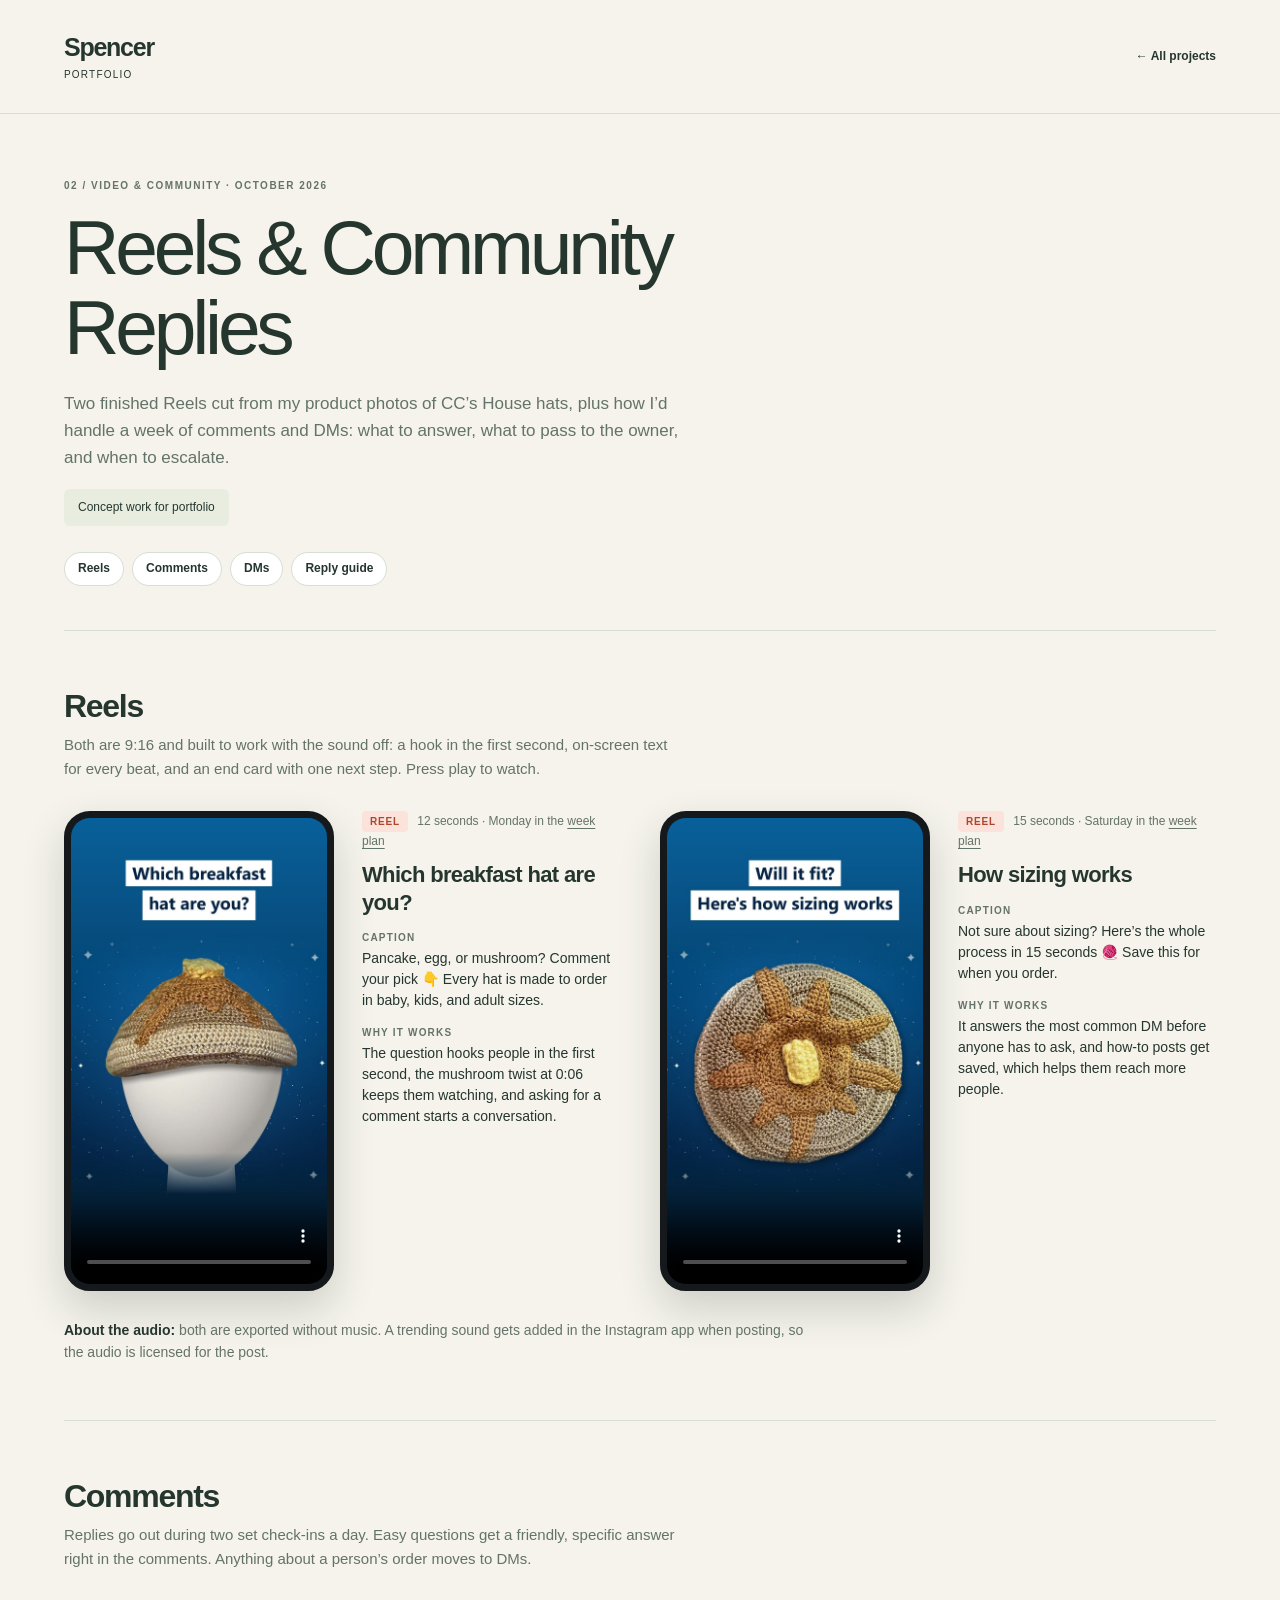
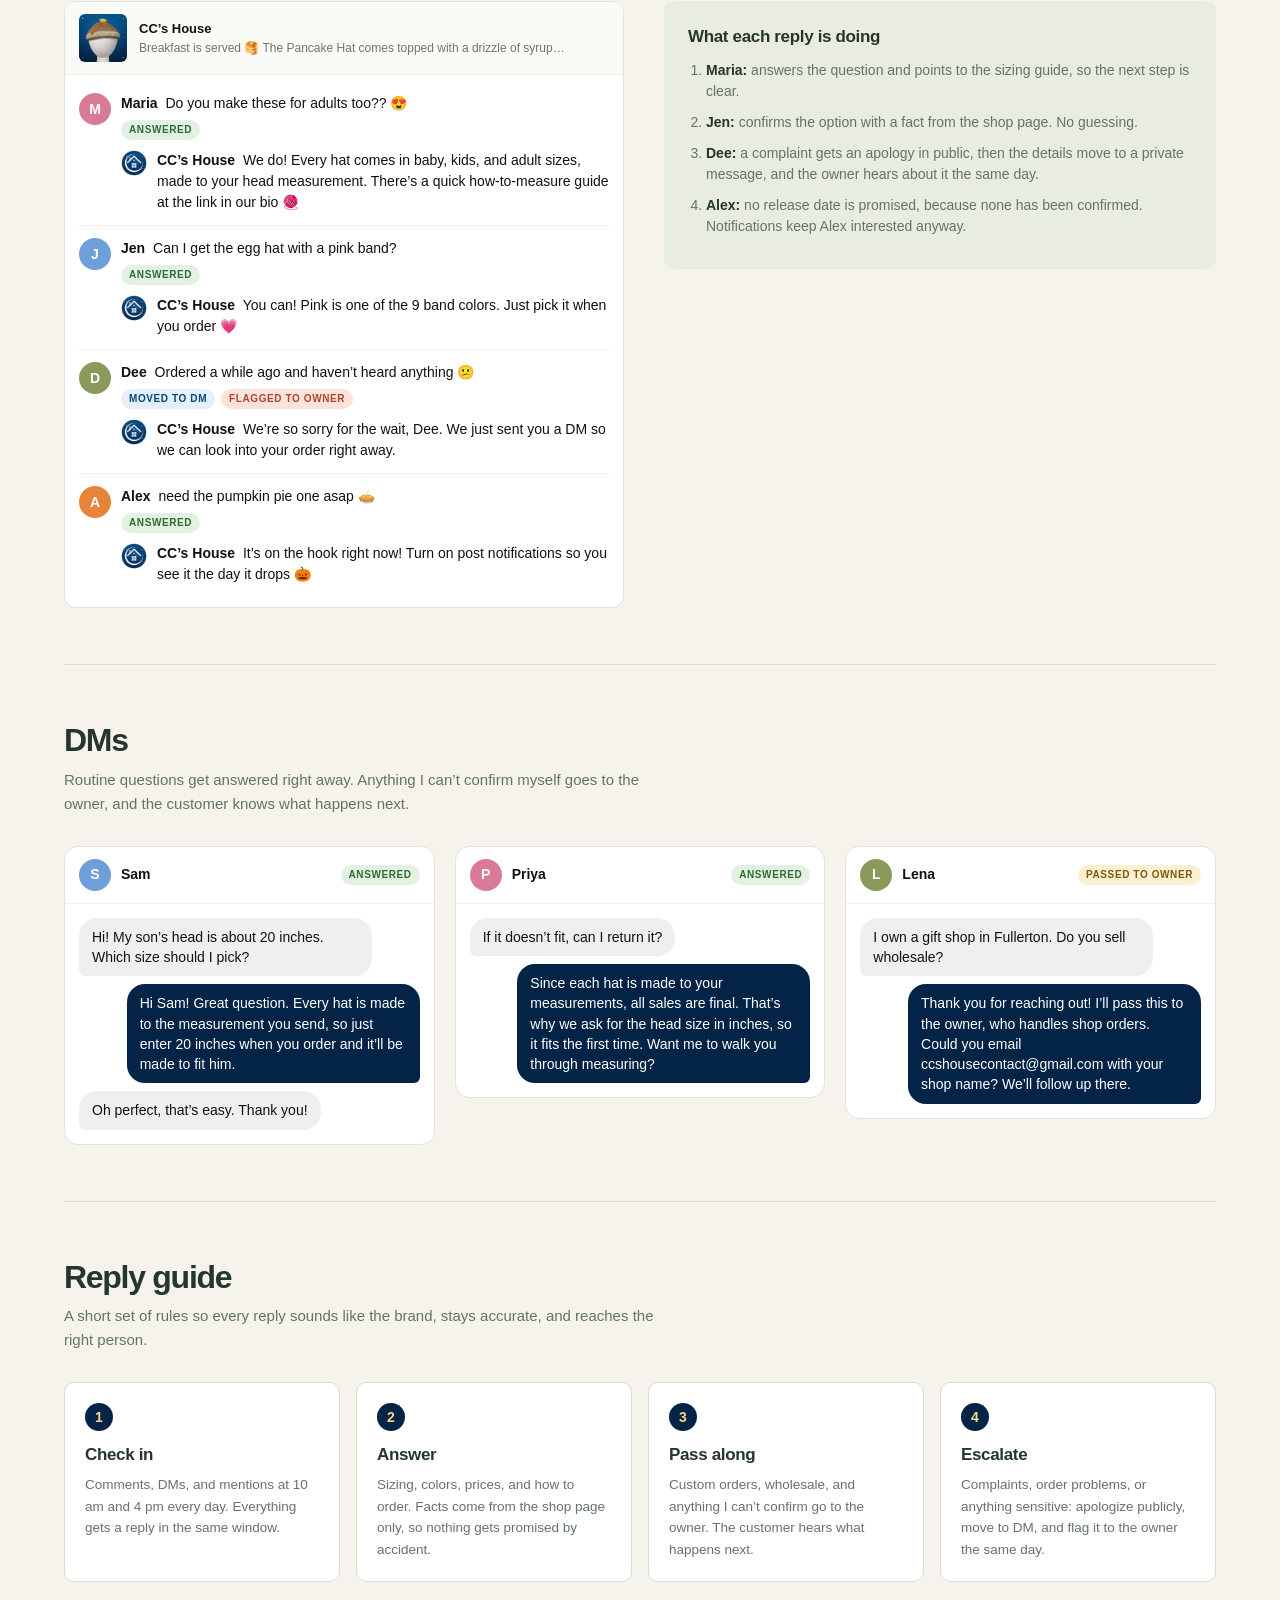
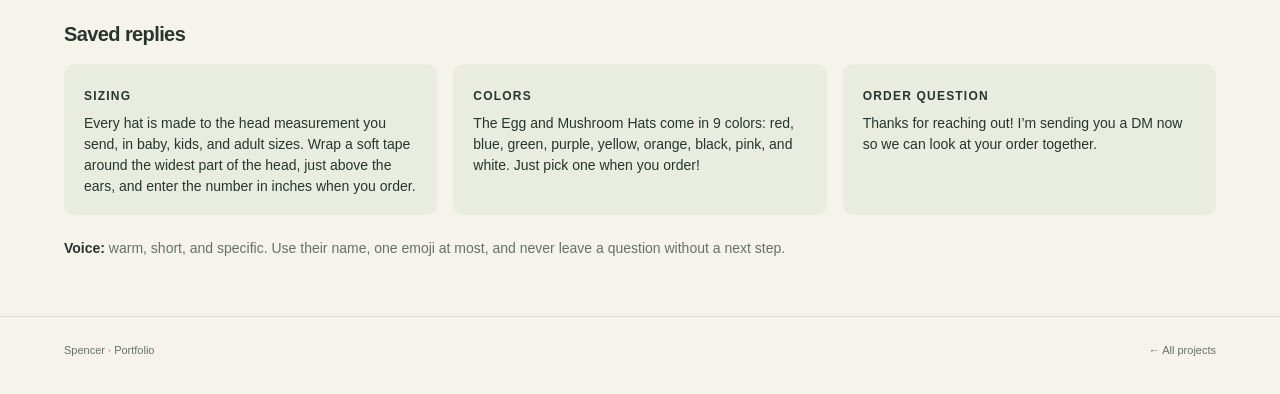
==== projects/ccs-community/index.html @ 0a6d2833 "Reword concept note to Concept work for portfolio Co-Authored-By: Claude Opus 5.5 <noreply@anthropic" ====
<!doctype html>
<html lang="en">
<head>
<meta charset="utf-8"><meta name="viewport" content="width=device-width, initial-scale=1">
<title>Reels & Community Replies | Spencer</title>
<meta name="description" content="Two short Reels cut from Spencer’s CC’s House product photos, plus sample comment and DM replies and a guide for when to answer, pass along, or escalate.">
<meta name="theme-color" content="#f5f3eb">
<link rel="preconnect" href="https://fonts.googleapis.com"><link rel="preconnect" href="https://fonts.gstatic.com" crossorigin>
<link href="https://fonts.googleapis.com/css2?family=Merriweather:wght@700;900&family=Nunito:wght@400;600;700;800&display=swap" rel="stylesheet">
<link rel="stylesheet" href="../ccs-social/styles.css">
<link rel="stylesheet" href="styles.css">
</head>
<body>
<a class="skip" href="#main">Skip to content</a>
<header class="top"><a class="brand" href="../../">Spencer<span>Portfolio</span></a><a class="back" href="../../">← All projects</a></header>

<main id="main">
  <section class="intro">
    <p class="eyebrow">02 / VIDEO &amp; COMMUNITY · OCTOBER 2026</p>
    <h1>Reels &amp; Community Replies</h1>
    <p class="lede">Two finished Reels cut from my product photos of CC’s House hats, plus how I’d handle a week of comments and DMs: what to answer, what to pass to the owner, and when to escalate.</p>
    <p class="concept-note">Concept work for portfolio</p>
    <nav class="jump" aria-label="On this page">
      <a href="#reels">Reels</a><a href="#comments">Comments</a><a href="#dms">DMs</a><a href="#guide">Reply guide</a>
    </nav>
  </section>

  <!-- REELS -->
  <section id="reels" class="block">
    <div class="block-head">
      <h2>Reels</h2>
      <p>Both are 9:16 and built to work with the sound off: a hook in the first second, on-screen text for every beat, and an end card with one next step. Press play to watch.</p>
    </div>
    <div class="reels">
      <figure class="reel-card">
        <div class="reel-phone"><video controls muted loop playsinline preload="none" poster="media/reel-breakfast-poster.jpg" width="1080" height="1920"><source src="media/reel-breakfast.mp4" type="video/mp4">Your browser can’t play this video.</video></div>
        <figcaption>
          <p class="reel-meta"><span class="type reel-t">Reel</span> 12 seconds · Monday in the <a href="../ccs-social/#week">week plan</a></p>
          <h3>Which breakfast hat are you?</h3>
          <dl>
            <div><dt>Caption</dt><dd>Pancake, egg, or mushroom? Comment your pick 👇 Every hat is made to order in baby, kids, and adult sizes.</dd></div>
            <div><dt>Why it works</dt><dd>The question hooks people in the first second, the mushroom twist at 0:06 keeps them watching, and asking for a comment starts a conversation.</dd></div>
          </dl>
        </figcaption>
      </figure>
      <figure class="reel-card">
        <div class="reel-phone"><video controls muted loop playsinline preload="none" poster="media/reel-sizing-poster.jpg" width="1080" height="1920"><source src="media/reel-sizing.mp4" type="video/mp4">Your browser can’t play this video.</video></div>
        <figcaption>
          <p class="reel-meta"><span class="type reel-t">Reel</span> 15 seconds · Saturday in the <a href="../ccs-social/#week">week plan</a></p>
          <h3>How sizing works</h3>
          <dl>
            <div><dt>Caption</dt><dd>Not sure about sizing? Here’s the whole process in 15 seconds 🧶 Save this for when you order.</dd></div>
            <div><dt>Why it works</dt><dd>It answers the most common DM before anyone has to ask, and how-to posts get saved, which helps them reach more people.</dd></div>
          </dl>
        </figcaption>
      </figure>
    </div>
    <p class="audio-note"><b>About the audio:</b> both are exported without music. A trending sound gets added in the Instagram app when posting, so the audio is licensed for the post.</p>
  </section>

  <!-- COMMENTS -->
  <section id="comments" class="block">
    <div class="block-head">
      <h2>Comments</h2>
      <p>Replies go out during two set check-ins a day. Easy questions get a friendly, specific answer right in the comments. Anything about a person’s order moves to DMs.</p>
    </div>
    <div class="thread-wrap">
      <div class="thread">
        <div class="thread-post"><img src="../ccs-house/assets/img/hats/pancake-1-sm.jpg" alt="" width="600" height="600"><div><b>CC’s House</b><span>Breakfast is served 🥞 The Pancake Hat comes topped with a drizzle of syrup…</span></div></div>
        <ul class="comments">
          <li>
            <div class="c"><span class="av" style="--av:#d97b97">M</span><div><p><b>Maria</b> Do you make these for adults too?? 😍</p><span class="status answered">Answered</span></div></div>
            <div class="c reply"><img class="av" src="../ccs-house/assets/img/badge-64.png" alt="" width="64" height="64"><div><p><b>CC’s House</b> We do! Every hat comes in baby, kids, and adult sizes, made to your head measurement. There’s a quick how-to-measure guide at the link in our bio 🧶</p></div></div>
          </li>
          <li>
            <div class="c"><span class="av" style="--av:#6f9fd8">J</span><div><p><b>Jen</b> Can I get the egg hat with a pink band?</p><span class="status answered">Answered</span></div></div>
            <div class="c reply"><img class="av" src="../ccs-house/assets/img/badge-64.png" alt="" width="64" height="64"><div><p><b>CC’s House</b> You can! Pink is one of the 9 band colors. Just pick it when you order 💗</p></div></div>
          </li>
          <li>
            <div class="c"><span class="av" style="--av:#8a9a5b">D</span><div><p><b>Dee</b> Ordered a while ago and haven’t heard anything 😕</p><span class="status to-dm">Moved to DM</span><span class="status escalated">Flagged to owner</span></div></div>
            <div class="c reply"><img class="av" src="../ccs-house/assets/img/badge-64.png" alt="" width="64" height="64"><div><p><b>CC’s House</b> We’re so sorry for the wait, Dee. We just sent you a DM so we can look into your order right away.</p></div></div>
          </li>
          <li>
            <div class="c"><span class="av" style="--av:#e8843a">A</span><div><p><b>Alex</b> need the pumpkin pie one asap 🥧</p><span class="status answered">Answered</span></div></div>
            <div class="c reply"><img class="av" src="../ccs-house/assets/img/badge-64.png" alt="" width="64" height="64"><div><p><b>CC’s House</b> It’s on the hook right now! Turn on post notifications so you see it the day it drops 🎃</p></div></div>
          </li>
        </ul>
      </div>
      <aside class="why">
        <h3>What each reply is doing</h3>
        <ol>
          <li><b>Maria:</b> answers the question and points to the sizing guide, so the next step is clear.</li>
          <li><b>Jen:</b> confirms the option with a fact from the shop page. No guessing.</li>
          <li><b>Dee:</b> a complaint gets an apology in public, then the details move to a private message, and the owner hears about it the same day.</li>
          <li><b>Alex:</b> no release date is promised, because none has been confirmed. Notifications keep Alex interested anyway.</li>
        </ol>
      </aside>
    </div>
  </section>

  <!-- DMS -->
  <section id="dms" class="block">
    <div class="block-head">
      <h2>DMs</h2>
      <p>Routine questions get answered right away. Anything I can’t confirm myself goes to the owner, and the customer knows what happens next.</p>
    </div>
    <div class="dms">
      <article class="dm">
        <header><span class="av" style="--av:#6f9fd8">S</span><b>Sam</b><span class="status answered">Answered</span></header>
        <div class="bubbles">
          <p class="in">Hi! My son’s head is about 20 inches. Which size should I pick?</p>
          <p class="out">Hi Sam! Great question. Every hat is made to the measurement you send, so just enter 20 inches when you order and it’ll be made to fit him.</p>
          <p class="in">Oh perfect, that’s easy. Thank you!</p>
        </div>
      </article>
      <article class="dm">
        <header><span class="av" style="--av:#d97b97">P</span><b>Priya</b><span class="status answered">Answered</span></header>
        <div class="bubbles">
          <p class="in">If it doesn’t fit, can I return it?</p>
          <p class="out">Since each hat is made to your measurements, all sales are final. That’s why we ask for the head size in inches, so it fits the first time. Want me to walk you through measuring?</p>
        </div>
      </article>
      <article class="dm">
        <header><span class="av" style="--av:#8a9a5b">L</span><b>Lena</b><span class="status routed">Passed to owner</span></header>
        <div class="bubbles">
          <p class="in">I own a gift shop in Fullerton. Do you sell wholesale?</p>
          <p class="out">Thank you for reaching out! I’ll pass this to the owner, who handles shop orders. Could you email ccshousecontact@gmail.com with your shop name? We’ll follow up there.</p>
        </div>
      </article>
    </div>
  </section>

  <!-- GUIDE -->
  <section id="guide" class="block">
    <div class="block-head">
      <h2>Reply guide</h2>
      <p>A short set of rules so every reply sounds like the brand, stays accurate, and reaches the right person.</p>
    </div>
    <div class="rules">
      <article><p class="rule-n">1</p><h3>Check in</h3><p>Comments, DMs, and mentions at 10 am and 4 pm every day. Everything gets a reply in the same window.</p></article>
      <article><p class="rule-n">2</p><h3>Answer</h3><p>Sizing, colors, prices, and how to order. Facts come from the shop page only, so nothing gets promised by accident.</p></article>
      <article><p class="rule-n">3</p><h3>Pass along</h3><p>Custom orders, wholesale, and anything I can’t confirm go to the owner. The customer hears what happens next.</p></article>
      <article><p class="rule-n">4</p><h3>Escalate</h3><p>Complaints, order problems, or anything sensitive: apologize publicly, move to DM, and flag it to the owner the same day.</p></article>
    </div>
    <h3 class="saved-title">Saved replies</h3>
    <div class="saved">
      <article><b>Sizing</b><p>Every hat is made to the head measurement you send, in baby, kids, and adult sizes. Wrap a soft tape around the widest part of the head, just above the ears, and enter the number in inches when you order.</p></article>
      <article><b>Colors</b><p>The Egg and Mushroom Hats come in 9 colors: red, blue, green, purple, yellow, orange, black, pink, and white. Just pick one when you order!</p></article>
      <article><b>Order question</b><p>Thanks for reaching out! I’m sending you a DM now so we can look at your order together.</p></article>
    </div>
    <p class="voice"><b>Voice:</b> warm, short, and specific. Use their name, one emoji at most, and never leave a question without a next step.</p>
  </section>
</main>

<footer class="bottom"><span>Spencer · Portfolio</span><a href="../../">← All projects</a></footer>
</body>
</html>
---- projects/ccs-social/styles.css ----
/* CC's House Social Kit — portfolio page chrome matches the root styles.css; mockups use the CC's House brand */
:root{--paper:#f5f3eb;--ink:#25362f;--muted:#647369;--line:#d7ded2;--accent:#ad462c;--navy:#032447;--sky:#004B7D;--brand-ink:#062446;--brand-soft:#3E5170;--cream:#FFFBF3;--window:#F6D989;--pumpkin:#B4581A}
*{box-sizing:border-box}
html{scroll-behavior:smooth}
body{margin:0;background:var(--paper);color:var(--ink);font-family:"Segoe UI",Arial,sans-serif;line-height:1.6}
a{color:inherit;text-decoration:none}
a:focus-visible,[tabindex]:focus-visible{outline:3px solid var(--accent);outline-offset:4px}
img{display:block;max-width:100%;height:auto}
figure{margin:0}
header.top,main,footer.bottom{max-width:1280px;margin:auto}

/* ---------- page chrome ---------- */
header.top{padding:32px 5vw;display:flex;justify-content:space-between;align-items:center;border-bottom:1px solid var(--line)}
.brand{font-size:25px;font-weight:750;letter-spacing:-.05em;line-height:1.2}
.brand span{display:block;font-size:10px;font-weight:500;letter-spacing:.12em;text-transform:uppercase;margin-top:7px}
.back{font-size:12px;font-weight:650}
.back:hover,footer.bottom a:hover{text-decoration:underline;text-underline-offset:5px}
main{padding:0 5vw}
.skip:not(:focus){position:absolute;width:1px;height:1px;overflow:hidden;clip:rect(0,0,0,0)}
.skip:focus{position:fixed;top:10px;left:10px;z-index:10;background:#fff;padding:12px}

.intro{padding:64px 0 44px;max-width:820px}
.eyebrow{font-size:10px;letter-spacing:.15em;font-weight:700;color:var(--muted);margin:0 0 14px}
.intro h1{font-size:clamp(44px,6vw,80px);font-weight:500;letter-spacing:-.055em;line-height:1.04;margin:0 0 22px}
.lede{font-size:17px;color:var(--muted);max-width:640px;margin:0 0 18px}
.concept-note{display:inline-block;font-size:12px;background:#e9eddf;border-radius:6px;padding:9px 14px;margin:0 0 26px}
.jump{display:flex;flex-wrap:wrap;gap:8px}
.jump a{font-size:12px;font-weight:650;border:1px solid var(--line);background:#fff;border-radius:999px;padding:6px 13px}
.jump a:hover{border-color:var(--ink)}

.block{padding:56px 0;border-top:1px solid var(--line);scroll-margin-top:10px}
.block-head{margin-bottom:30px}
.block-head h2{font-size:32px;letter-spacing:-.04em;font-weight:650;line-height:1.2;margin:0 0 8px}
.block-head p{color:var(--muted);font-size:15px;max-width:620px;margin:0}

.type{display:inline-block;font-size:10px;font-weight:750;letter-spacing:.08em;text-transform:uppercase;padding:3px 8px;border-radius:4px;line-height:1.5}
.type.photo{background:#e6eff9;color:var(--sky)}
.type.reel-t{background:#fbe3dc;color:var(--accent)}
.type.carousel-t{background:#fbf0d2;color:#7a5a0c}

/* ---------- feed posts ---------- */
.posts{display:grid;grid-template-columns:repeat(3,1fr);gap:28px;align-items:start}
.ig{background:#fff;border:1px solid #e2e4df;border-radius:12px;overflow:hidden;color:#111;font-size:13px}
.ig-head{display:flex;align-items:center;gap:10px;padding:10px 12px}
.ig-head img{width:32px;height:32px;border-radius:50%}
.ig-head strong{display:block;font-size:13px;line-height:1.2}
.ig-head span{display:block;font-size:11px;color:#737373;line-height:1.3}
.ig-media{position:relative;aspect-ratio:1;background:var(--navy)}
.ig-media>img{width:100%;height:100%;object-fit:cover}
.track{display:flex;height:100%;overflow-x:auto;scroll-snap-type:x mandatory;scrollbar-width:none}
.track::-webkit-scrollbar{display:none}
.track img{flex:0 0 100%;width:100%;height:100%;object-fit:cover;scroll-snap-align:start}
.count{position:absolute;top:10px;right:10px;background:#000000a0;color:#fff;font-size:11px;font-weight:650;border-radius:999px;padding:2px 9px;pointer-events:none}
.ig-actions{display:flex;align-items:center;gap:14px;padding:10px 12px 4px}
.ig-actions svg{width:24px;height:24px;color:#111}
.ig-actions .save{margin-left:auto}
.dots{display:flex;gap:4px;margin-left:auto}
.dots i{width:6px;height:6px;border-radius:50%;background:#c7c7c7}
.dots i.on{background:#0095f6}
.ig-caption{padding:4px 12px 14px;line-height:1.5}
.ig-caption strong{margin-right:4px}
.tags-line{display:block;color:#00376b;margin-top:6px}
.ig-label{margin:0;border-top:1px solid #eee;background:#fafaf7;padding:10px 12px;font-size:11px;color:var(--muted)}
.ig-label .type{margin-right:6px}

/* ---------- stories ---------- */
.stories{display:grid;grid-template-columns:repeat(3,minmax(220px,300px));gap:28px;overflow-x:auto;padding-bottom:6px}
.story{position:relative;aspect-ratio:9/16;border-radius:16px;overflow:hidden;color:#fff;font-family:Nunito,"Segoe UI",sans-serif;background:var(--navy)}
.story-bars{position:absolute;top:10px;left:10px;right:10px;display:flex;gap:4px;z-index:2}
.story-bars i{flex:1;height:3px;border-radius:2px;background:#ffffff66}
.story-bars i.full{background:#fff}
.story-head{position:absolute;top:22px;left:12px;display:flex;align-items:center;gap:8px;z-index:2;font-size:12px}
.story-head img{width:26px;height:26px;border-radius:50%}
.story-bg{position:absolute;inset:0;width:100%;height:100%;object-fit:cover}
.story-photo .story-bg{inset:auto;top:0;left:0;height:64%}
.story-photo::after{content:"";position:absolute;inset:0;background:linear-gradient(#03244700 34%,#032447 64%)}
.poll{position:absolute;left:9%;right:9%;bottom:14%;z-index:2;background:#fff;color:var(--brand-ink);border-radius:14px;padding:14px;text-align:center;box-shadow:0 8px 24px #0004}
.poll p{margin:0 0 4px;font-weight:800;font-size:15px;line-height:1.3}
.poll span{display:block;border:1.5px solid #e1e5ea;border-radius:10px;padding:7px;margin-top:8px;font-weight:800;font-size:14px}
.story-tips{background:var(--cream);color:var(--brand-ink);padding:64px 20px 20px}
.story-tips .story-head{color:var(--brand-ink)}
.story-tips .story-bars i{background:#06244633}
.story-tips .story-bars i.full{background:var(--brand-ink)}
.story-tips h3{font-family:Merriweather,Georgia,serif;font-size:22px;line-height:1.25;margin:10px 0 16px}
.story-tips ol{margin:0;padding:0;list-style:none;counter-reset:step}
.story-tips li{counter-increment:step;position:relative;padding:0 0 14px 40px;font-size:14px;font-weight:600;line-height:1.4}
.story-tips li::before{content:counter(step);position:absolute;left:0;top:-2px;width:28px;height:28px;border-radius:50%;background:var(--navy);color:var(--window);display:grid;place-items:center;font-weight:800;font-size:14px}
.sticker{position:absolute;bottom:26px;left:50%;transform:translateX(-50%) rotate(-3deg);background:var(--window);color:var(--brand-ink);padding:8px 16px;border-radius:999px;font-weight:800;font-size:14px;white-space:nowrap}
.story-new{background:radial-gradient(ellipse at top,#144767,var(--navy));padding:62px 18px 18px;text-align:center}
.story-kicker{margin:8px 0 2px;font-size:11px;font-weight:800;letter-spacing:.16em;text-transform:uppercase;color:#C9DBEF}
.story-new h3{font-family:Merriweather,Georgia,serif;font-size:25px;line-height:1.2;color:var(--window);margin:0 0 16px}
.story-product{width:82%;margin:auto;border-radius:12px;box-shadow:0 10px 28px #0006}
.link-sticker{position:absolute;bottom:26px;left:50%;transform:translateX(-50%);display:flex;align-items:center;gap:6px;background:#fff;color:#1f5fd1;padding:8px 14px;border-radius:10px;font-weight:800;font-size:13px;white-space:nowrap}
.link-sticker svg{width:16px;height:16px}
.stories figcaption{font-size:13px;color:var(--muted);margin-top:12px;line-height:1.5}
.stories figcaption strong{display:block;color:var(--ink);font-size:13px}

/* ---------- reel ---------- */
.reel{display:grid;grid-template-columns:300px 1fr;gap:48px;align-items:start}
.reel-screen{position:relative;aspect-ratio:9/16;border-radius:28px;border:8px solid #15191c;background:var(--navy);overflow:hidden;box-shadow:0 18px 40px #25362f30}
.reel-frame{position:absolute;inset:0;opacity:0;animation:reel-fade 12s infinite}
.reel-frame img{width:100%;height:100%;object-fit:cover;animation:reel-push 12s infinite}
.reel-frame span{position:absolute;top:20%;left:50%;transform:translateX(-50%);width:max-content;max-width:84%;background:#fff;color:var(--brand-ink);font:800 17px/1.3 Nunito,"Segoe UI",sans-serif;padding:7px 13px;border-radius:8px;text-align:center}
.f2,.f2 img{animation-delay:3s}
.f3,.f3 img{animation-delay:6s}
.f4,.f4 img{animation-delay:9s}
.reel-frame.end{display:flex;flex-direction:column;align-items:center;justify-content:center;background:radial-gradient(ellipse at top,#144767,var(--navy))}
.reel-frame.end img{width:96px;height:auto;animation:none}
.reel-frame.end span{position:static;transform:none;background:none;color:var(--cream);font:900 22px/1.35 Merriweather,Georgia,serif;margin-top:16px}
.reel-progress{position:absolute;top:10px;left:12px;right:12px;height:3px;border-radius:2px;background:#ffffff55}
.reel-progress i{display:block;height:100%;width:0;border-radius:2px;background:#fff;animation:reel-progress 12s linear infinite}
.reel-tag{position:absolute;left:14px;bottom:12px;margin:0;color:#fff;font:800 13px Nunito,"Segoe UI",sans-serif;text-shadow:0 1px 4px #0008}
.phone figcaption{text-align:center;font-size:12px;color:var(--muted);margin-top:10px}
@keyframes reel-fade{0%{opacity:0}1.5%{opacity:1}25%{opacity:1}26.5%{opacity:0}100%{opacity:0}}
@keyframes reel-push{0%{transform:scale(1)}26%{transform:scale(1.08)}100%{transform:scale(1.08)}}
@keyframes reel-progress{from{width:0}to{width:100%}}

.shots{list-style:none;margin:0;padding:0;display:grid;gap:12px}
.shots li{display:grid;grid-template-columns:72px 1fr;gap:14px;align-items:center;background:#fff;border:1px solid var(--line);border-radius:10px;padding:10px}
.shots img{width:72px;height:72px;border-radius:6px;object-fit:cover}
.shots img.badge{background:var(--navy);padding:10px;object-fit:contain}
.shots b{font-size:13px}
.shots p{margin:2px 0 0;font-size:13px;color:var(--muted);line-height:1.45}
.reel-notes{margin:22px 0 0;display:grid;grid-template-columns:1fr 1fr;gap:14px 28px}
.reel-notes dt,.email-meta dt{font-size:10px;font-weight:700;letter-spacing:.12em;text-transform:uppercase;color:var(--muted)}
.reel-notes dd,.email-meta dd{margin:2px 0 0;font-size:14px;line-height:1.5}

/* ---------- week plan ---------- */
.totals{list-style:none;margin:0 0 20px;padding:0;display:flex;flex-wrap:wrap;gap:8px}
.totals li{background:#fff;border:1px solid var(--line);border-radius:999px;padding:5px 14px;font-size:13px}
.totals b{font-size:16px;margin-right:3px}
.week{list-style:none;margin:0;padding:0;display:grid;grid-template-columns:repeat(7,1fr);gap:10px}
.week li{background:#fff;border:1px solid var(--line);border-radius:10px;padding:14px 12px;min-height:170px}
.week .day{margin:0 0 10px;font-size:11px;font-weight:700;letter-spacing:.14em;text-transform:uppercase;color:var(--muted)}
.week .what{margin:10px 0 8px;font-size:14px;font-weight:650;line-height:1.35}
.week .story-line{margin:0;font-size:12px;color:var(--muted);line-height:1.4}
.week .email-line{margin:6px 0 0;font-size:12px;font-weight:650;color:var(--accent);line-height:1.4}
.week-note{margin:18px 0 0;font-size:14px;color:var(--muted);max-width:780px}
.week-note b{color:var(--ink)}

/* ---------- email ---------- */
.email-wrap{display:grid;grid-template-columns:250px minmax(0,600px);gap:44px;align-items:start}
.email-meta{margin:0}
.email-meta div{margin-bottom:16px}
.email{background:#fff;border:1px solid var(--line);border-radius:8px;overflow:hidden;color:var(--brand-ink);font-family:Nunito,"Segoe UI",sans-serif;box-shadow:0 14px 35px #25362f14}
.email-top{background:var(--navy);padding:18px}
.email-top img{height:40px;width:auto;margin:auto}
.email-hero{width:100%;height:280px;object-fit:cover;object-position:50% 18%}
.email-body{padding:28px 32px}
.email-kicker{margin:0;font-size:11px;font-weight:800;letter-spacing:.14em;text-transform:uppercase;color:var(--pumpkin)}
.email-body h3{font-family:Merriweather,Georgia,serif;font-size:28px;line-height:1.2;margin:6px 0 10px}
.email-body>p{font-size:15px;margin:0 0 18px}
.email-btn{display:inline-block;background:var(--navy);color:#fff;padding:12px 24px;border-radius:999px;font-weight:800;font-size:15px}
.email-body h4{font-family:Merriweather,Georgia,serif;font-size:18px;margin:30px 0 12px}
.email-grid{display:grid;grid-template-columns:repeat(3,1fr);gap:12px;text-align:center;font-size:13px}
.email-grid img,.soon{width:100%;aspect-ratio:1;border-radius:8px;object-fit:cover}
.soon{display:grid;place-items:center;background:#fde7d4;color:var(--pumpkin);font-weight:800;font-size:12px;padding:10px;line-height:1.3}
.email-grid b{display:block;margin-top:6px}
.email-grid span{color:var(--brand-soft)}
.email-tip{background:#E6EFF9;border-radius:8px;padding:12px 14px;font-size:13px;margin:24px 0 0}
.email-foot{background:#f3f5f8;padding:16px;font-size:11px;color:var(--brand-soft);text-align:center;line-height:1.6}

/* ---------- measuring ---------- */
.measure{display:grid;grid-template-columns:repeat(4,1fr);gap:16px}
.measure article{background:#e9eddf;border-radius:10px;padding:20px}
.measure h3{font-size:17px;letter-spacing:-.02em;margin:0 0 6px}
.measure p{font-size:13.5px;color:var(--muted);margin:0}

footer.bottom{padding:25px 5vw 35px;border-top:1px solid var(--line);display:flex;justify-content:space-between;font-size:11px;color:var(--muted)}

/* ---------- responsive ---------- */
@media(max-width:1060px){.posts{grid-template-columns:repeat(2,1fr)}.week{grid-template-columns:repeat(4,1fr)}.measure{grid-template-columns:repeat(2,1fr)}}
@media(max-width:860px){.reel,.email-wrap{grid-template-columns:1fr}.phone{max-width:280px;margin:auto}.email-meta{display:grid;grid-template-columns:1fr 1fr;gap:0 24px}}
@media(max-width:800px){header.top{padding:25px 6vw}main{padding:0 6vw}.intro{padding:48px 0 36px}.block{padding:44px 0}.block-head h2{font-size:28px}footer.bottom{padding:23px 6vw}}
@media(max-width:640px){.posts{grid-template-columns:1fr;max-width:440px}.week{grid-template-columns:repeat(2,1fr)}.week li{min-height:0}.reel-notes{grid-template-columns:1fr}.email-meta{grid-template-columns:1fr}.email-body{padding:22px 20px}.email-hero{height:220px}.email-grid{gap:8px;font-size:12px}}
@media(max-width:480px){.measure{grid-template-columns:1fr}.lede{font-size:15px}}
@media(prefers-reduced-motion:reduce){html{scroll-behavior:auto}.reel-frame,.reel-frame img,.reel-progress i{animation:none}.f1{opacity:1}.reel-progress i{width:25%}}
.inline-link{color:var(--accent);font-weight:650;text-decoration:underline;text-underline-offset:3px;white-space:nowrap}
---- projects/ccs-community/styles.css ----
/* Reels & Community Replies: page chrome comes from ../ccs-social/styles.css */

/* ---------- reels ---------- */
.reels{display:grid;grid-template-columns:repeat(2,minmax(0,1fr));gap:40px}
.reel-card{display:grid;grid-template-columns:minmax(200px,270px) 1fr;gap:28px;align-items:start}
.reel-phone{aspect-ratio:9/16;border-radius:26px;border:7px solid #15191c;overflow:hidden;background:var(--navy);box-shadow:0 18px 40px #25362f30}
.reel-phone video{display:block;width:100%;height:100%;object-fit:cover;background:var(--navy)}
.reel-meta{margin:0 0 10px;font-size:12px;color:var(--muted)}
.reel-meta .type{margin-right:6px}
.reel-meta a{text-decoration:underline;text-underline-offset:3px}
.reel-card h3{font-size:22px;letter-spacing:-.03em;line-height:1.25;margin:0 0 14px}
.reel-card dl{margin:0}
.reel-card dl div{margin-bottom:14px}
.reel-card dt{font-size:10px;font-weight:700;letter-spacing:.12em;text-transform:uppercase;color:var(--muted)}
.reel-card dd{margin:2px 0 0;font-size:14px;line-height:1.5}
.audio-note{margin:28px 0 0;font-size:14px;color:var(--muted);max-width:760px}
.audio-note b{color:var(--ink)}

/* ---------- shared bits ---------- */
.av{flex:0 0 auto;width:32px;height:32px;border-radius:50%;display:grid;place-items:center;background:var(--av,#9aa59f);color:#fff;font-weight:750;font-size:14px}
img.av{background:none}
.status{display:inline-block;font-size:10px;font-weight:750;letter-spacing:.06em;text-transform:uppercase;padding:2px 8px;border-radius:999px;margin:6px 6px 0 0;line-height:1.6}
.status.answered{background:#e3f1e3;color:#2f6b35}
.status.to-dm{background:#e6eff9;color:var(--sky)}
.status.escalated{background:#fbe3dc;color:var(--accent)}
.status.routed{background:#fbf0d2;color:#7a5a0c}

/* ---------- comments ---------- */
.thread-wrap{display:grid;grid-template-columns:minmax(0,560px) minmax(0,1fr);gap:40px;align-items:start}
.thread{background:#fff;border:1px solid #e2e4df;border-radius:12px;overflow:hidden;color:#111;font-size:14px}
.thread-post{display:flex;gap:12px;align-items:center;padding:12px 14px;border-bottom:1px solid #eee;background:#fafaf7}
.thread-post img{width:48px;height:48px;border-radius:6px;object-fit:cover}
.thread-post b{display:block;font-size:13px}
.thread-post span{display:block;font-size:12px;color:#737373;line-height:1.4}
.comments{list-style:none;margin:0;padding:6px 14px 10px}
.comments>li{padding:12px 0;border-bottom:1px solid #f0f0f0}
.comments>li:last-child{border-bottom:0}
.c{display:flex;gap:10px;align-items:flex-start}
.c p{margin:0;line-height:1.5}
.c b{margin-right:4px}
.c.reply{margin:10px 0 0 42px}
.c.reply .av{width:26px;height:26px}
.why{background:#e9eddf;border-radius:10px;padding:22px 24px}
.why h3{font-size:17px;letter-spacing:-.02em;margin:0 0 10px}
.why ol{margin:0;padding-left:18px}
.why li{font-size:14px;color:var(--muted);margin-bottom:10px;line-height:1.5}
.why li b{color:var(--ink)}

/* ---------- dms ---------- */
.dms{display:grid;grid-template-columns:repeat(3,1fr);gap:20px;align-items:start}
.dm{background:#fff;border:1px solid #e2e4df;border-radius:14px;overflow:hidden;font-size:14px;color:#111}
.dm header{display:flex;align-items:center;gap:10px;padding:12px 14px;border-bottom:1px solid #eee}
.dm header b{flex:1}
.dm header .status{margin:0}
.bubbles{padding:14px;display:flex;flex-direction:column;gap:8px}
.bubbles p{margin:0;padding:9px 13px;border-radius:18px;max-width:86%;line-height:1.45}
.bubbles .in{align-self:flex-start;background:#efefef;border-bottom-left-radius:6px}
.bubbles .out{align-self:flex-end;background:var(--navy);color:#fff;border-bottom-right-radius:6px}

/* ---------- guide ---------- */
.rules{display:grid;grid-template-columns:repeat(4,1fr);gap:16px}
.rules article{background:#fff;border:1px solid var(--line);border-radius:10px;padding:20px}
.rule-n{margin:0 0 10px;width:28px;height:28px;border-radius:50%;background:var(--navy);color:var(--window);display:grid;place-items:center;font-weight:800;font-size:14px}
.rules h3{font-size:17px;letter-spacing:-.02em;margin:0 0 6px}
.rules p:not(.rule-n){font-size:13.5px;color:var(--muted);margin:0}
.saved-title{font-size:20px;letter-spacing:-.03em;margin:36px 0 14px}
.saved{display:grid;grid-template-columns:repeat(3,1fr);gap:16px}
.saved article{background:#e9eddf;border-radius:10px;padding:18px 20px}
.saved b{font-size:12px;letter-spacing:.1em;text-transform:uppercase}
.saved p{margin:6px 0 0;font-size:14px;line-height:1.5}
.voice{margin:22px 0 0;font-size:14px;color:var(--muted);max-width:760px}
.voice b{color:var(--ink)}

/* ---------- responsive ---------- */
@media(max-width:1100px){.reels{grid-template-columns:1fr;max-width:720px}.rules{grid-template-columns:repeat(2,1fr)}}
@media(max-width:960px){.thread-wrap{grid-template-columns:1fr}.dms{grid-template-columns:1fr;max-width:560px}.saved{grid-template-columns:1fr;max-width:640px}}
@media(max-width:600px){.reel-card{grid-template-columns:1fr;max-width:300px;margin:auto}.rules{grid-template-columns:1fr}.c.reply{margin-left:20px}}
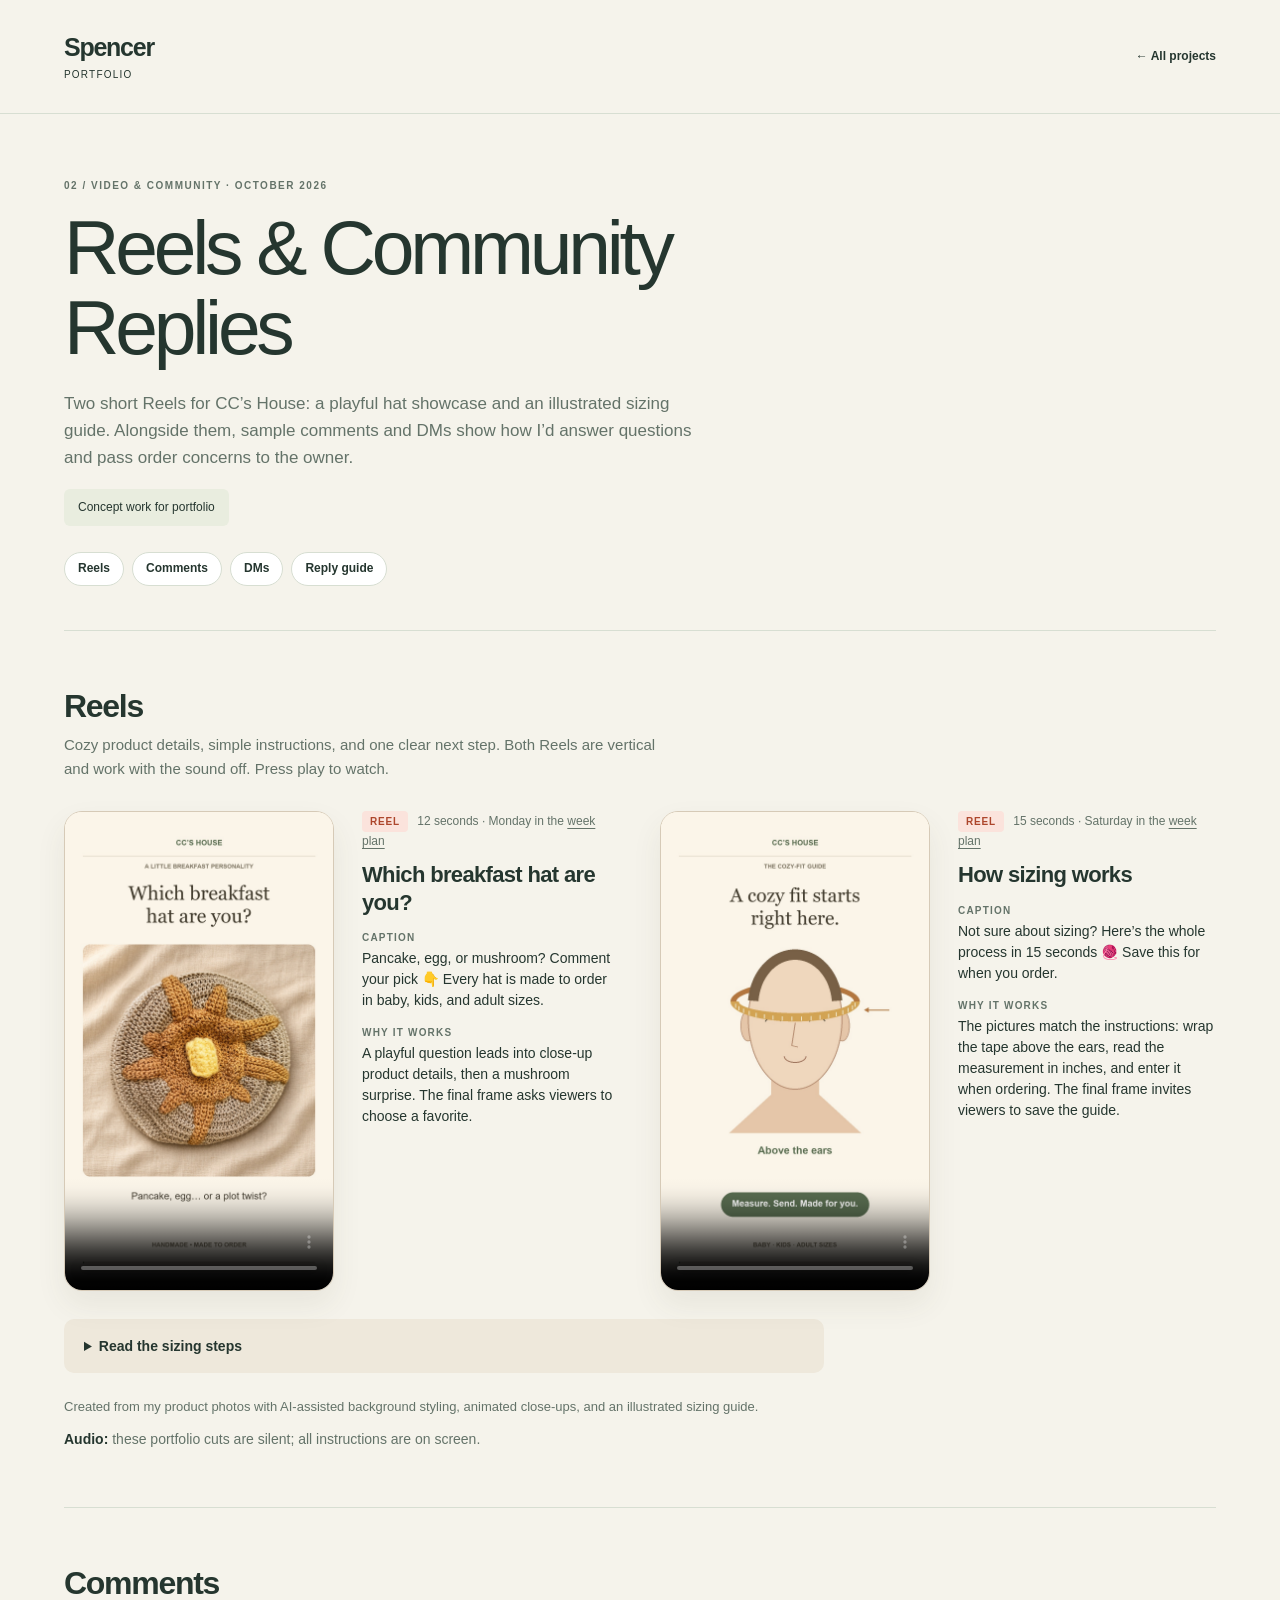
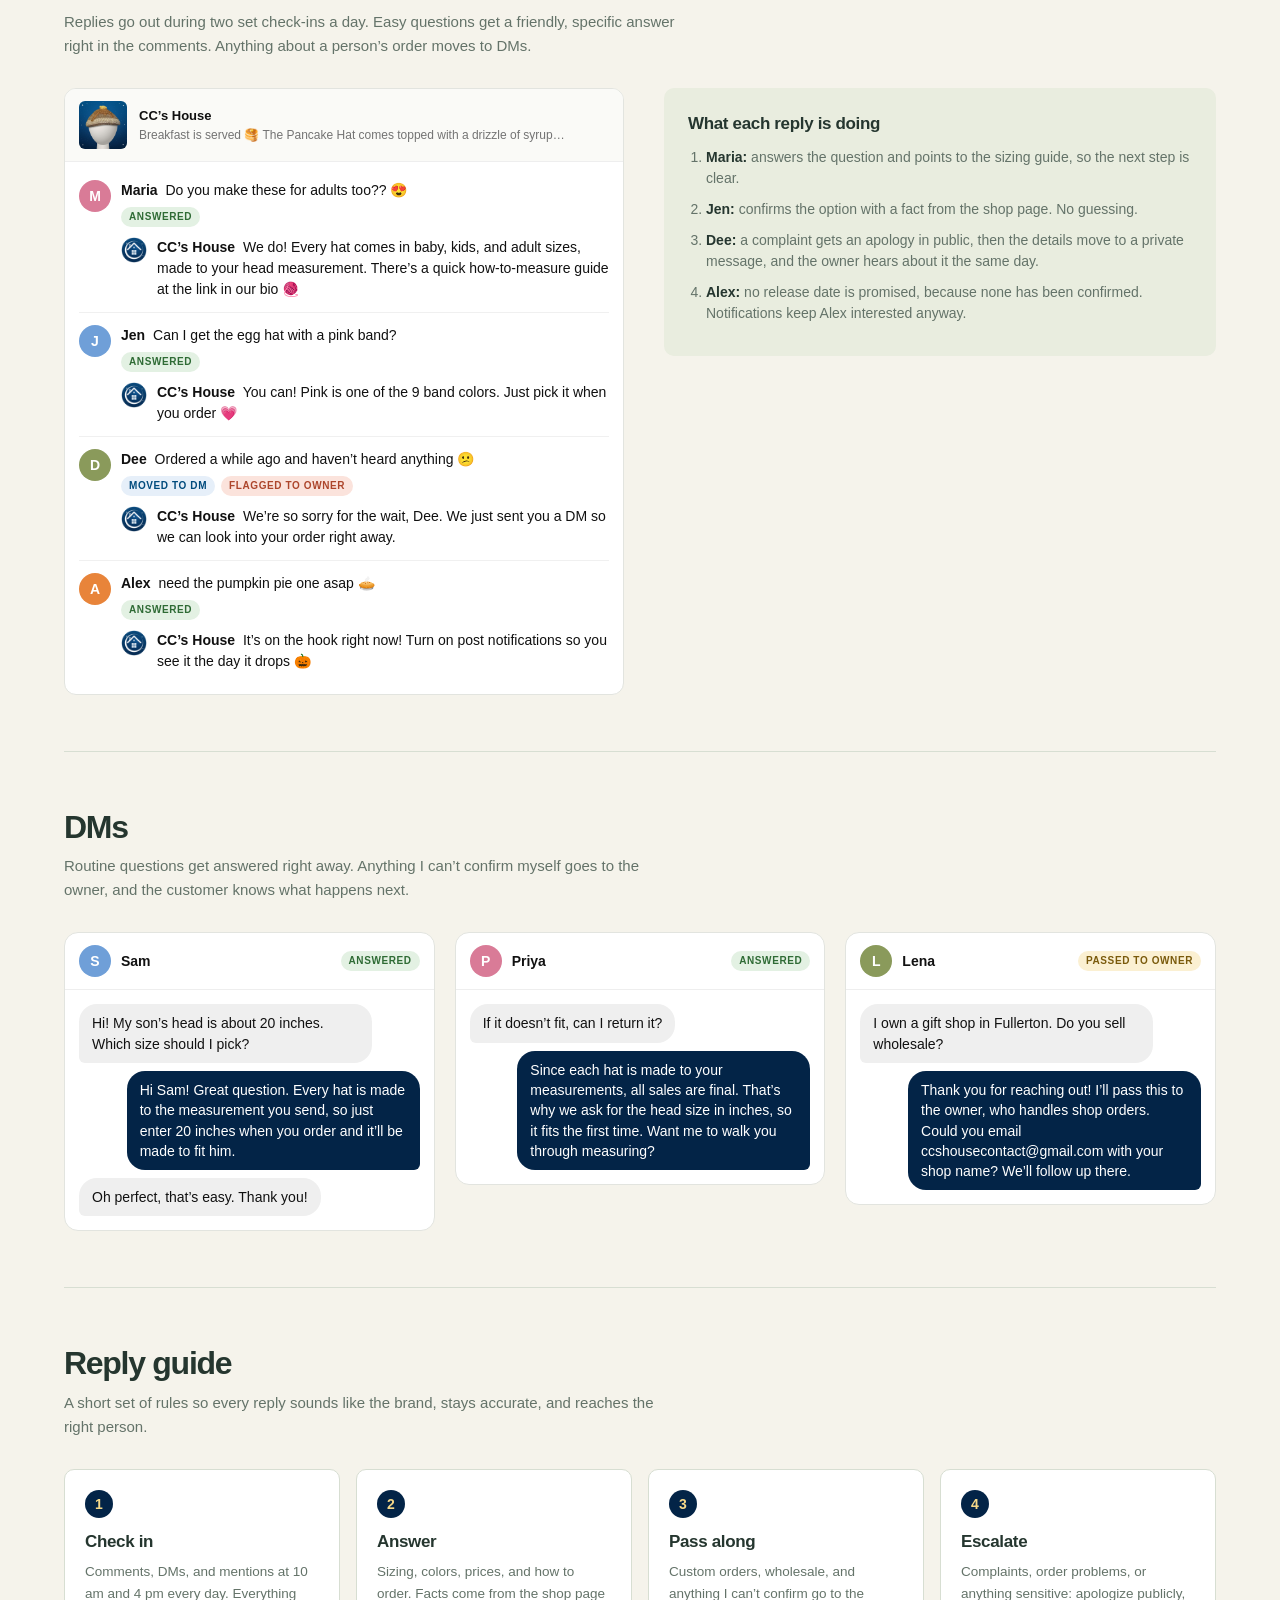
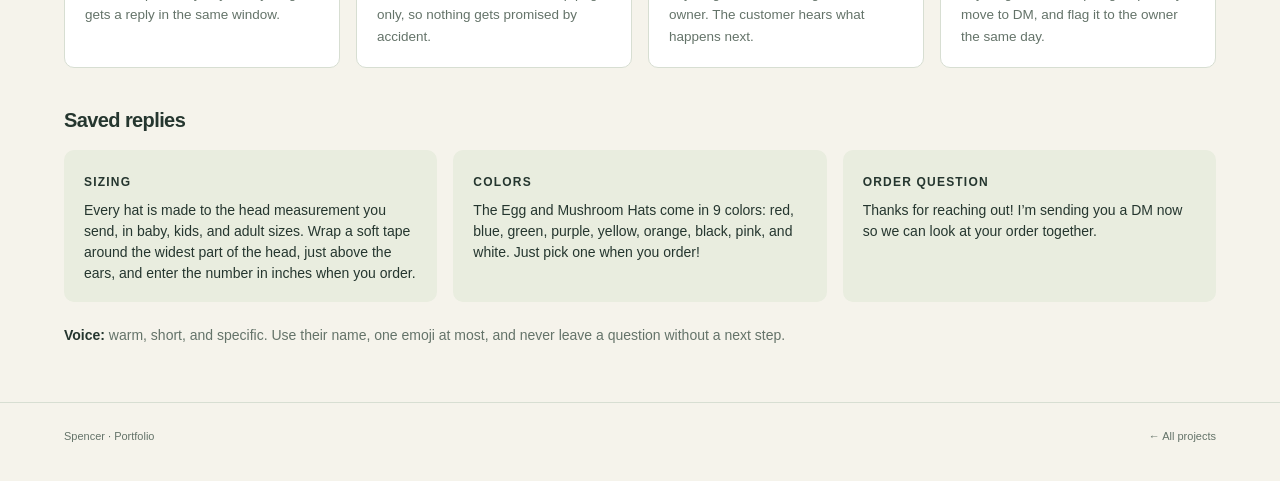
==== commit 3d99816b: "Refresh Reels with warm product imagery and illustrated sizing guide" ====
--- a/projects/ccs-community/index.html
+++ b/projects/ccs-community/index.html
@@ -1,157 +1,159 @@
-<!doctype html>
-<html lang="en">
-<head>
-<meta charset="utf-8"><meta name="viewport" content="width=device-width, initial-scale=1">
-<title>Reels & Community Replies | Spencer</title>
-<meta name="description" content="Two short Reels cut from Spencer’s CC’s House product photos, plus sample comment and DM replies and a guide for when to answer, pass along, or escalate.">
-<meta name="theme-color" content="#f5f3eb">
-<link rel="preconnect" href="https://fonts.googleapis.com"><link rel="preconnect" href="https://fonts.gstatic.com" crossorigin>
-<link href="https://fonts.googleapis.com/css2?family=Merriweather:wght@700;900&family=Nunito:wght@400;600;700;800&display=swap" rel="stylesheet">
-<link rel="stylesheet" href="../ccs-social/styles.css">
-<link rel="stylesheet" href="styles.css">
-</head>
-<body>
-<a class="skip" href="#main">Skip to content</a>
-<header class="top"><a class="brand" href="../../">Spencer<span>Portfolio</span></a><a class="back" href="../../">← All projects</a></header>
-
-<main id="main">
-  <section class="intro">
-    <p class="eyebrow">02 / VIDEO &amp; COMMUNITY · OCTOBER 2026</p>
-    <h1>Reels &amp; Community Replies</h1>
-    <p class="lede">Two finished Reels cut from my product photos of CC’s House hats, plus how I’d handle a week of comments and DMs: what to answer, what to pass to the owner, and when to escalate.</p>
-    <p class="concept-note">Concept work for portfolio</p>
-    <nav class="jump" aria-label="On this page">
-      <a href="#reels">Reels</a><a href="#comments">Comments</a><a href="#dms">DMs</a><a href="#guide">Reply guide</a>
-    </nav>
-  </section>
-
-  <!-- REELS -->
-  <section id="reels" class="block">
-    <div class="block-head">
-      <h2>Reels</h2>
-      <p>Both are 9:16 and built to work with the sound off: a hook in the first second, on-screen text for every beat, and an end card with one next step. Press play to watch.</p>
-    </div>
-    <div class="reels">
-      <figure class="reel-card">
-        <div class="reel-phone"><video controls muted loop playsinline preload="none" poster="media/reel-breakfast-poster.jpg" width="1080" height="1920"><source src="media/reel-breakfast.mp4" type="video/mp4">Your browser can’t play this video.</video></div>
-        <figcaption>
-          <p class="reel-meta"><span class="type reel-t">Reel</span> 12 seconds · Monday in the <a href="../ccs-social/#week">week plan</a></p>
-          <h3>Which breakfast hat are you?</h3>
-          <dl>
-            <div><dt>Caption</dt><dd>Pancake, egg, or mushroom? Comment your pick 👇 Every hat is made to order in baby, kids, and adult sizes.</dd></div>
-            <div><dt>Why it works</dt><dd>The question hooks people in the first second, the mushroom twist at 0:06 keeps them watching, and asking for a comment starts a conversation.</dd></div>
-          </dl>
-        </figcaption>
-      </figure>
-      <figure class="reel-card">
-        <div class="reel-phone"><video controls muted loop playsinline preload="none" poster="media/reel-sizing-poster.jpg" width="1080" height="1920"><source src="media/reel-sizing.mp4" type="video/mp4">Your browser can’t play this video.</video></div>
-        <figcaption>
-          <p class="reel-meta"><span class="type reel-t">Reel</span> 15 seconds · Saturday in the <a href="../ccs-social/#week">week plan</a></p>
-          <h3>How sizing works</h3>
-          <dl>
-            <div><dt>Caption</dt><dd>Not sure about sizing? Here’s the whole process in 15 seconds 🧶 Save this for when you order.</dd></div>
-            <div><dt>Why it works</dt><dd>It answers the most common DM before anyone has to ask, and how-to posts get saved, which helps them reach more people.</dd></div>
-          </dl>
-        </figcaption>
-      </figure>
-    </div>
-    <p class="audio-note"><b>About the audio:</b> both are exported without music. A trending sound gets added in the Instagram app when posting, so the audio is licensed for the post.</p>
-  </section>
-
-  <!-- COMMENTS -->
-  <section id="comments" class="block">
-    <div class="block-head">
-      <h2>Comments</h2>
-      <p>Replies go out during two set check-ins a day. Easy questions get a friendly, specific answer right in the comments. Anything about a person’s order moves to DMs.</p>
-    </div>
-    <div class="thread-wrap">
-      <div class="thread">
-        <div class="thread-post"><img src="../ccs-house/assets/img/hats/pancake-1-sm.jpg" alt="" width="600" height="600"><div><b>CC’s House</b><span>Breakfast is served 🥞 The Pancake Hat comes topped with a drizzle of syrup…</span></div></div>
-        <ul class="comments">
-          <li>
-            <div class="c"><span class="av" style="--av:#d97b97">M</span><div><p><b>Maria</b> Do you make these for adults too?? 😍</p><span class="status answered">Answered</span></div></div>
-            <div class="c reply"><img class="av" src="../ccs-house/assets/img/badge-64.png" alt="" width="64" height="64"><div><p><b>CC’s House</b> We do! Every hat comes in baby, kids, and adult sizes, made to your head measurement. There’s a quick how-to-measure guide at the link in our bio 🧶</p></div></div>
-          </li>
-          <li>
-            <div class="c"><span class="av" style="--av:#6f9fd8">J</span><div><p><b>Jen</b> Can I get the egg hat with a pink band?</p><span class="status answered">Answered</span></div></div>
-            <div class="c reply"><img class="av" src="../ccs-house/assets/img/badge-64.png" alt="" width="64" height="64"><div><p><b>CC’s House</b> You can! Pink is one of the 9 band colors. Just pick it when you order 💗</p></div></div>
-          </li>
-          <li>
-            <div class="c"><span class="av" style="--av:#8a9a5b">D</span><div><p><b>Dee</b> Ordered a while ago and haven’t heard anything 😕</p><span class="status to-dm">Moved to DM</span><span class="status escalated">Flagged to owner</span></div></div>
-            <div class="c reply"><img class="av" src="../ccs-house/assets/img/badge-64.png" alt="" width="64" height="64"><div><p><b>CC’s House</b> We’re so sorry for the wait, Dee. We just sent you a DM so we can look into your order right away.</p></div></div>
-          </li>
-          <li>
-            <div class="c"><span class="av" style="--av:#e8843a">A</span><div><p><b>Alex</b> need the pumpkin pie one asap 🥧</p><span class="status answered">Answered</span></div></div>
-            <div class="c reply"><img class="av" src="../ccs-house/assets/img/badge-64.png" alt="" width="64" height="64"><div><p><b>CC’s House</b> It’s on the hook right now! Turn on post notifications so you see it the day it drops 🎃</p></div></div>
-          </li>
-        </ul>
-      </div>
-      <aside class="why">
-        <h3>What each reply is doing</h3>
-        <ol>
-          <li><b>Maria:</b> answers the question and points to the sizing guide, so the next step is clear.</li>
-          <li><b>Jen:</b> confirms the option with a fact from the shop page. No guessing.</li>
-          <li><b>Dee:</b> a complaint gets an apology in public, then the details move to a private message, and the owner hears about it the same day.</li>
-          <li><b>Alex:</b> no release date is promised, because none has been confirmed. Notifications keep Alex interested anyway.</li>
-        </ol>
-      </aside>
-    </div>
-  </section>
-
-  <!-- DMS -->
-  <section id="dms" class="block">
-    <div class="block-head">
-      <h2>DMs</h2>
-      <p>Routine questions get answered right away. Anything I can’t confirm myself goes to the owner, and the customer knows what happens next.</p>
-    </div>
-    <div class="dms">
-      <article class="dm">
-        <header><span class="av" style="--av:#6f9fd8">S</span><b>Sam</b><span class="status answered">Answered</span></header>
-        <div class="bubbles">
-          <p class="in">Hi! My son’s head is about 20 inches. Which size should I pick?</p>
-          <p class="out">Hi Sam! Great question. Every hat is made to the measurement you send, so just enter 20 inches when you order and it’ll be made to fit him.</p>
-          <p class="in">Oh perfect, that’s easy. Thank you!</p>
-        </div>
-      </article>
-      <article class="dm">
-        <header><span class="av" style="--av:#d97b97">P</span><b>Priya</b><span class="status answered">Answered</span></header>
-        <div class="bubbles">
-          <p class="in">If it doesn’t fit, can I return it?</p>
-          <p class="out">Since each hat is made to your measurements, all sales are final. That’s why we ask for the head size in inches, so it fits the first time. Want me to walk you through measuring?</p>
-        </div>
-      </article>
-      <article class="dm">
-        <header><span class="av" style="--av:#8a9a5b">L</span><b>Lena</b><span class="status routed">Passed to owner</span></header>
-        <div class="bubbles">
-          <p class="in">I own a gift shop in Fullerton. Do you sell wholesale?</p>
-          <p class="out">Thank you for reaching out! I’ll pass this to the owner, who handles shop orders. Could you email ccshousecontact@gmail.com with your shop name? We’ll follow up there.</p>
-        </div>
-      </article>
-    </div>
-  </section>
-
-  <!-- GUIDE -->
-  <section id="guide" class="block">
-    <div class="block-head">
-      <h2>Reply guide</h2>
-      <p>A short set of rules so every reply sounds like the brand, stays accurate, and reaches the right person.</p>
-    </div>
-    <div class="rules">
-      <article><p class="rule-n">1</p><h3>Check in</h3><p>Comments, DMs, and mentions at 10 am and 4 pm every day. Everything gets a reply in the same window.</p></article>
-      <article><p class="rule-n">2</p><h3>Answer</h3><p>Sizing, colors, prices, and how to order. Facts come from the shop page only, so nothing gets promised by accident.</p></article>
-      <article><p class="rule-n">3</p><h3>Pass along</h3><p>Custom orders, wholesale, and anything I can’t confirm go to the owner. The customer hears what happens next.</p></article>
-      <article><p class="rule-n">4</p><h3>Escalate</h3><p>Complaints, order problems, or anything sensitive: apologize publicly, move to DM, and flag it to the owner the same day.</p></article>
-    </div>
-    <h3 class="saved-title">Saved replies</h3>
-    <div class="saved">
-      <article><b>Sizing</b><p>Every hat is made to the head measurement you send, in baby, kids, and adult sizes. Wrap a soft tape around the widest part of the head, just above the ears, and enter the number in inches when you order.</p></article>
-      <article><b>Colors</b><p>The Egg and Mushroom Hats come in 9 colors: red, blue, green, purple, yellow, orange, black, pink, and white. Just pick one when you order!</p></article>
-      <article><b>Order question</b><p>Thanks for reaching out! I’m sending you a DM now so we can look at your order together.</p></article>
-    </div>
-    <p class="voice"><b>Voice:</b> warm, short, and specific. Use their name, one emoji at most, and never leave a question without a next step.</p>
-  </section>
-</main>
-
-<footer class="bottom"><span>Spencer · Portfolio</span><a href="../../">← All projects</a></footer>
-</body>
-</html>
+<!doctype html>
+<html lang="en">
+<head>
+<meta charset="utf-8"><meta name="viewport" content="width=device-width, initial-scale=1">
+<title>Reels & Community Replies | Spencer</title>
+<meta name="description" content="Two warm product Reels for CC’s House: a playful hat showcase and an illustrated sizing guide, plus sample community replies.">
+<meta name="theme-color" content="#f5f3eb">
+<link rel="preconnect" href="https://fonts.googleapis.com"><link rel="preconnect" href="https://fonts.gstatic.com" crossorigin>
+<link href="https://fonts.googleapis.com/css2?family=Merriweather:wght@700;900&family=Nunito:wght@400;600;700;800&display=swap" rel="stylesheet">
+<link rel="stylesheet" href="../ccs-social/styles.css">
+<link rel="stylesheet" href="styles.css?v=reels-2">
+</head>
+<body>
+<a class="skip" href="#main">Skip to content</a>
+<header class="top"><a class="brand" href="../../">Spencer<span>Portfolio</span></a><a class="back" href="../../">← All projects</a></header>
+
+<main id="main">
+  <section class="intro">
+    <p class="eyebrow">02 / VIDEO &amp; COMMUNITY · OCTOBER 2026</p>
+    <h1>Reels &amp; Community Replies</h1>
+    <p class="lede">Two short Reels for CC’s House: a playful hat showcase and an illustrated sizing guide. Alongside them, sample comments and DMs show how I’d answer questions and pass order concerns to the owner.</p>
+    <p class="concept-note">Concept work for portfolio</p>
+    <nav class="jump" aria-label="On this page">
+      <a href="#reels">Reels</a><a href="#comments">Comments</a><a href="#dms">DMs</a><a href="#guide">Reply guide</a>
+    </nav>
+  </section>
+
+  <!-- REELS -->
+  <section id="reels" class="block">
+    <div class="block-head">
+      <h2>Reels</h2>
+      <p>Cozy product details, simple instructions, and one clear next step. Both Reels are vertical and work with the sound off. Press play to watch.</p>
+    </div>
+    <div class="reels">
+      <figure class="reel-card">
+        <div class="reel-phone"><video controls muted playsinline preload="metadata" aria-label="Which breakfast hat are you? A 12-second crochet hat showcase" poster="media/reel-breakfast-poster-v2.jpg" width="1080" height="1920"><source src="media/reel-breakfast-v2.mp4" type="video/mp4">Your browser can’t play this video.</video></div>
+        <figcaption>
+          <p class="reel-meta"><span class="type reel-t">Reel</span> 12 seconds · Monday in the <a href="../ccs-social/#week">week plan</a></p>
+          <h3>Which breakfast hat are you?</h3>
+          <dl>
+            <div><dt>Caption</dt><dd>Pancake, egg, or mushroom? Comment your pick 👇 Every hat is made to order in baby, kids, and adult sizes.</dd></div>
+            <div><dt>Why it works</dt><dd>A playful question leads into close-up product details, then a mushroom surprise. The final frame asks viewers to choose a favorite.</dd></div>
+          </dl>
+        </figcaption>
+      </figure>
+      <figure class="reel-card">
+        <div class="reel-phone"><video controls muted playsinline preload="metadata" aria-label="How sizing works: a 15-second illustrated measuring guide" poster="media/reel-sizing-poster-v2.jpg" width="1080" height="1920"><source src="media/reel-sizing-v2.mp4" type="video/mp4">Your browser can’t play this video.</video></div>
+        <figcaption>
+          <p class="reel-meta"><span class="type reel-t">Reel</span> 15 seconds · Saturday in the <a href="../ccs-social/#week">week plan</a></p>
+          <h3>How sizing works</h3>
+          <dl>
+            <div><dt>Caption</dt><dd>Not sure about sizing? Here’s the whole process in 15 seconds 🧶 Save this for when you order.</dd></div>
+            <div><dt>Why it works</dt><dd>The pictures match the instructions: wrap the tape above the ears, read the measurement in inches, and enter it when ordering. The final frame invites viewers to save the guide.</dd></div>
+          </dl>
+        </figcaption>
+      </figure>
+    </div>
+    <details class="reel-transcript"><summary>Read the sizing steps</summary><ol><li>Wrap a soft measuring tape around the widest part of your head, just above your ears. Keep it level and comfortably snug, not tight.</li><li>Read the measurement in inches where the tape ends meet.</li><li>Enter your own head measurement when ordering. The 20-inch measurement in the Reel is an example.</li></ol></details>
+    <p class="production-note">Created from my product photos with AI-assisted background styling, animated close-ups, and an illustrated sizing guide.</p>
+    <p class="audio-note"><b>Audio:</b> these portfolio cuts are silent; all instructions are on screen.</p>
+  </section>
+
+  <!-- COMMENTS -->
+  <section id="comments" class="block">
+    <div class="block-head">
+      <h2>Comments</h2>
+      <p>Replies go out during two set check-ins a day. Easy questions get a friendly, specific answer right in the comments. Anything about a person’s order moves to DMs.</p>
+    </div>
+    <div class="thread-wrap">
+      <div class="thread">
+        <div class="thread-post"><img src="../ccs-house/assets/img/hats/pancake-1-sm.jpg" alt="" width="600" height="600"><div><b>CC’s House</b><span>Breakfast is served 🥞 The Pancake Hat comes topped with a drizzle of syrup…</span></div></div>
+        <ul class="comments">
+          <li>
+            <div class="c"><span class="av" style="--av:#d97b97">M</span><div><p><b>Maria</b> Do you make these for adults too?? 😍</p><span class="status answered">Answered</span></div></div>
+            <div class="c reply"><img class="av" src="../ccs-house/assets/img/badge-64.png" alt="" width="64" height="64"><div><p><b>CC’s House</b> We do! Every hat comes in baby, kids, and adult sizes, made to your head measurement. There’s a quick how-to-measure guide at the link in our bio 🧶</p></div></div>
+          </li>
+          <li>
+            <div class="c"><span class="av" style="--av:#6f9fd8">J</span><div><p><b>Jen</b> Can I get the egg hat with a pink band?</p><span class="status answered">Answered</span></div></div>
+            <div class="c reply"><img class="av" src="../ccs-house/assets/img/badge-64.png" alt="" width="64" height="64"><div><p><b>CC’s House</b> You can! Pink is one of the 9 band colors. Just pick it when you order 💗</p></div></div>
+          </li>
+          <li>
+            <div class="c"><span class="av" style="--av:#8a9a5b">D</span><div><p><b>Dee</b> Ordered a while ago and haven’t heard anything 😕</p><span class="status to-dm">Moved to DM</span><span class="status escalated">Flagged to owner</span></div></div>
+            <div class="c reply"><img class="av" src="../ccs-house/assets/img/badge-64.png" alt="" width="64" height="64"><div><p><b>CC’s House</b> We’re so sorry for the wait, Dee. We just sent you a DM so we can look into your order right away.</p></div></div>
+          </li>
+          <li>
+            <div class="c"><span class="av" style="--av:#e8843a">A</span><div><p><b>Alex</b> need the pumpkin pie one asap 🥧</p><span class="status answered">Answered</span></div></div>
+            <div class="c reply"><img class="av" src="../ccs-house/assets/img/badge-64.png" alt="" width="64" height="64"><div><p><b>CC’s House</b> It’s on the hook right now! Turn on post notifications so you see it the day it drops 🎃</p></div></div>
+          </li>
+        </ul>
+      </div>
+      <aside class="why">
+        <h3>What each reply is doing</h3>
+        <ol>
+          <li><b>Maria:</b> answers the question and points to the sizing guide, so the next step is clear.</li>
+          <li><b>Jen:</b> confirms the option with a fact from the shop page. No guessing.</li>
+          <li><b>Dee:</b> a complaint gets an apology in public, then the details move to a private message, and the owner hears about it the same day.</li>
+          <li><b>Alex:</b> no release date is promised, because none has been confirmed. Notifications keep Alex interested anyway.</li>
+        </ol>
+      </aside>
+    </div>
+  </section>
+
+  <!-- DMS -->
+  <section id="dms" class="block">
+    <div class="block-head">
+      <h2>DMs</h2>
+      <p>Routine questions get answered right away. Anything I can’t confirm myself goes to the owner, and the customer knows what happens next.</p>
+    </div>
+    <div class="dms">
+      <article class="dm">
+        <header><span class="av" style="--av:#6f9fd8">S</span><b>Sam</b><span class="status answered">Answered</span></header>
+        <div class="bubbles">
+          <p class="in">Hi! My son’s head is about 20 inches. Which size should I pick?</p>
+          <p class="out">Hi Sam! Great question. Every hat is made to the measurement you send, so just enter 20 inches when you order and it’ll be made to fit him.</p>
+          <p class="in">Oh perfect, that’s easy. Thank you!</p>
+        </div>
+      </article>
+      <article class="dm">
+        <header><span class="av" style="--av:#d97b97">P</span><b>Priya</b><span class="status answered">Answered</span></header>
+        <div class="bubbles">
+          <p class="in">If it doesn’t fit, can I return it?</p>
+          <p class="out">Since each hat is made to your measurements, all sales are final. That’s why we ask for the head size in inches, so it fits the first time. Want me to walk you through measuring?</p>
+        </div>
+      </article>
+      <article class="dm">
+        <header><span class="av" style="--av:#8a9a5b">L</span><b>Lena</b><span class="status routed">Passed to owner</span></header>
+        <div class="bubbles">
+          <p class="in">I own a gift shop in Fullerton. Do you sell wholesale?</p>
+          <p class="out">Thank you for reaching out! I’ll pass this to the owner, who handles shop orders. Could you email ccshousecontact@gmail.com with your shop name? We’ll follow up there.</p>
+        </div>
+      </article>
+    </div>
+  </section>
+
+  <!-- GUIDE -->
+  <section id="guide" class="block">
+    <div class="block-head">
+      <h2>Reply guide</h2>
+      <p>A short set of rules so every reply sounds like the brand, stays accurate, and reaches the right person.</p>
+    </div>
+    <div class="rules">
+      <article><p class="rule-n">1</p><h3>Check in</h3><p>Comments, DMs, and mentions at 10 am and 4 pm every day. Everything gets a reply in the same window.</p></article>
+      <article><p class="rule-n">2</p><h3>Answer</h3><p>Sizing, colors, prices, and how to order. Facts come from the shop page only, so nothing gets promised by accident.</p></article>
+      <article><p class="rule-n">3</p><h3>Pass along</h3><p>Custom orders, wholesale, and anything I can’t confirm go to the owner. The customer hears what happens next.</p></article>
+      <article><p class="rule-n">4</p><h3>Escalate</h3><p>Complaints, order problems, or anything sensitive: apologize publicly, move to DM, and flag it to the owner the same day.</p></article>
+    </div>
+    <h3 class="saved-title">Saved replies</h3>
+    <div class="saved">
+      <article><b>Sizing</b><p>Every hat is made to the head measurement you send, in baby, kids, and adult sizes. Wrap a soft tape around the widest part of the head, just above the ears, and enter the number in inches when you order.</p></article>
+      <article><b>Colors</b><p>The Egg and Mushroom Hats come in 9 colors: red, blue, green, purple, yellow, orange, black, pink, and white. Just pick one when you order!</p></article>
+      <article><b>Order question</b><p>Thanks for reaching out! I’m sending you a DM now so we can look at your order together.</p></article>
+    </div>
+    <p class="voice"><b>Voice:</b> warm, short, and specific. Use their name, one emoji at most, and never leave a question without a next step.</p>
+  </section>
+</main>
+
+<footer class="bottom"><span>Spencer · Portfolio</span><a href="../../">← All projects</a></footer>
+</body>
+</html>
--- a/projects/ccs-community/styles.css
+++ b/projects/ccs-community/styles.css
@@ -1,77 +1,79 @@
-/* Reels & Community Replies: page chrome comes from ../ccs-social/styles.css */
-
-/* ---------- reels ---------- */
-.reels{display:grid;grid-template-columns:repeat(2,minmax(0,1fr));gap:40px}
-.reel-card{display:grid;grid-template-columns:minmax(200px,270px) 1fr;gap:28px;align-items:start}
-.reel-phone{aspect-ratio:9/16;border-radius:26px;border:7px solid #15191c;overflow:hidden;background:var(--navy);box-shadow:0 18px 40px #25362f30}
-.reel-phone video{display:block;width:100%;height:100%;object-fit:cover;background:var(--navy)}
-.reel-meta{margin:0 0 10px;font-size:12px;color:var(--muted)}
-.reel-meta .type{margin-right:6px}
-.reel-meta a{text-decoration:underline;text-underline-offset:3px}
-.reel-card h3{font-size:22px;letter-spacing:-.03em;line-height:1.25;margin:0 0 14px}
-.reel-card dl{margin:0}
-.reel-card dl div{margin-bottom:14px}
-.reel-card dt{font-size:10px;font-weight:700;letter-spacing:.12em;text-transform:uppercase;color:var(--muted)}
-.reel-card dd{margin:2px 0 0;font-size:14px;line-height:1.5}
-.audio-note{margin:28px 0 0;font-size:14px;color:var(--muted);max-width:760px}
-.audio-note b{color:var(--ink)}
-
-/* ---------- shared bits ---------- */
-.av{flex:0 0 auto;width:32px;height:32px;border-radius:50%;display:grid;place-items:center;background:var(--av,#9aa59f);color:#fff;font-weight:750;font-size:14px}
-img.av{background:none}
-.status{display:inline-block;font-size:10px;font-weight:750;letter-spacing:.06em;text-transform:uppercase;padding:2px 8px;border-radius:999px;margin:6px 6px 0 0;line-height:1.6}
-.status.answered{background:#e3f1e3;color:#2f6b35}
-.status.to-dm{background:#e6eff9;color:var(--sky)}
-.status.escalated{background:#fbe3dc;color:var(--accent)}
-.status.routed{background:#fbf0d2;color:#7a5a0c}
-
-/* ---------- comments ---------- */
-.thread-wrap{display:grid;grid-template-columns:minmax(0,560px) minmax(0,1fr);gap:40px;align-items:start}
-.thread{background:#fff;border:1px solid #e2e4df;border-radius:12px;overflow:hidden;color:#111;font-size:14px}
-.thread-post{display:flex;gap:12px;align-items:center;padding:12px 14px;border-bottom:1px solid #eee;background:#fafaf7}
-.thread-post img{width:48px;height:48px;border-radius:6px;object-fit:cover}
-.thread-post b{display:block;font-size:13px}
-.thread-post span{display:block;font-size:12px;color:#737373;line-height:1.4}
-.comments{list-style:none;margin:0;padding:6px 14px 10px}
-.comments>li{padding:12px 0;border-bottom:1px solid #f0f0f0}
-.comments>li:last-child{border-bottom:0}
-.c{display:flex;gap:10px;align-items:flex-start}
-.c p{margin:0;line-height:1.5}
-.c b{margin-right:4px}
-.c.reply{margin:10px 0 0 42px}
-.c.reply .av{width:26px;height:26px}
-.why{background:#e9eddf;border-radius:10px;padding:22px 24px}
-.why h3{font-size:17px;letter-spacing:-.02em;margin:0 0 10px}
-.why ol{margin:0;padding-left:18px}
-.why li{font-size:14px;color:var(--muted);margin-bottom:10px;line-height:1.5}
-.why li b{color:var(--ink)}
-
-/* ---------- dms ---------- */
-.dms{display:grid;grid-template-columns:repeat(3,1fr);gap:20px;align-items:start}
-.dm{background:#fff;border:1px solid #e2e4df;border-radius:14px;overflow:hidden;font-size:14px;color:#111}
-.dm header{display:flex;align-items:center;gap:10px;padding:12px 14px;border-bottom:1px solid #eee}
-.dm header b{flex:1}
-.dm header .status{margin:0}
-.bubbles{padding:14px;display:flex;flex-direction:column;gap:8px}
-.bubbles p{margin:0;padding:9px 13px;border-radius:18px;max-width:86%;line-height:1.45}
-.bubbles .in{align-self:flex-start;background:#efefef;border-bottom-left-radius:6px}
-.bubbles .out{align-self:flex-end;background:var(--navy);color:#fff;border-bottom-right-radius:6px}
-
-/* ---------- guide ---------- */
-.rules{display:grid;grid-template-columns:repeat(4,1fr);gap:16px}
-.rules article{background:#fff;border:1px solid var(--line);border-radius:10px;padding:20px}
-.rule-n{margin:0 0 10px;width:28px;height:28px;border-radius:50%;background:var(--navy);color:var(--window);display:grid;place-items:center;font-weight:800;font-size:14px}
-.rules h3{font-size:17px;letter-spacing:-.02em;margin:0 0 6px}
-.rules p:not(.rule-n){font-size:13.5px;color:var(--muted);margin:0}
-.saved-title{font-size:20px;letter-spacing:-.03em;margin:36px 0 14px}
-.saved{display:grid;grid-template-columns:repeat(3,1fr);gap:16px}
-.saved article{background:#e9eddf;border-radius:10px;padding:18px 20px}
-.saved b{font-size:12px;letter-spacing:.1em;text-transform:uppercase}
-.saved p{margin:6px 0 0;font-size:14px;line-height:1.5}
-.voice{margin:22px 0 0;font-size:14px;color:var(--muted);max-width:760px}
-.voice b{color:var(--ink)}
-
-/* ---------- responsive ---------- */
-@media(max-width:1100px){.reels{grid-template-columns:1fr;max-width:720px}.rules{grid-template-columns:repeat(2,1fr)}}
-@media(max-width:960px){.thread-wrap{grid-template-columns:1fr}.dms{grid-template-columns:1fr;max-width:560px}.saved{grid-template-columns:1fr;max-width:640px}}
-@media(max-width:600px){.reel-card{grid-template-columns:1fr;max-width:300px;margin:auto}.rules{grid-template-columns:1fr}.c.reply{margin-left:20px}}
+/* Reels & Community Replies: page chrome comes from ../ccs-social/styles.css */
+
+/* ---------- reels ---------- */
+.reels{display:grid;grid-template-columns:repeat(2,minmax(0,1fr));gap:40px}
+.reel-card{display:grid;grid-template-columns:minmax(200px,270px) 1fr;gap:28px;align-items:start}
+.reel-phone{aspect-ratio:9/16;border-radius:18px;border:1px solid #d6cab7;overflow:hidden;background:#fbf5e9;box-shadow:0 14px 30px #524c3914}
+.reel-phone video{display:block;width:100%;height:100%;object-fit:contain;background:#fbf5e9}
+.reel-meta{margin:0 0 10px;font-size:12px;color:var(--muted)}
+.reel-meta .type{margin-right:6px}
+.reel-meta a{text-decoration:underline;text-underline-offset:3px}
+.reel-card h3{font-size:22px;letter-spacing:-.03em;line-height:1.25;margin:0 0 14px}
+.reel-card dl{margin:0}
+.reel-card dl div{margin-bottom:14px}
+.reel-card dt{font-size:10px;font-weight:700;letter-spacing:.12em;text-transform:uppercase;color:var(--muted)}
+.reel-card dd{margin:2px 0 0;font-size:14px;line-height:1.5}
+.audio-note{margin:28px 0 0;font-size:14px;color:var(--muted);max-width:760px}
+.audio-note b{color:var(--ink)}
+
+/* ---------- shared bits ---------- */
+.av{flex:0 0 auto;width:32px;height:32px;border-radius:50%;display:grid;place-items:center;background:var(--av,#9aa59f);color:#fff;font-weight:750;font-size:14px}
+img.av{background:none}
+.status{display:inline-block;font-size:10px;font-weight:750;letter-spacing:.06em;text-transform:uppercase;padding:2px 8px;border-radius:999px;margin:6px 6px 0 0;line-height:1.6}
+.status.answered{background:#e3f1e3;color:#2f6b35}
+.status.to-dm{background:#e6eff9;color:var(--sky)}
+.status.escalated{background:#fbe3dc;color:var(--accent)}
+.status.routed{background:#fbf0d2;color:#7a5a0c}
+
+/* ---------- comments ---------- */
+.thread-wrap{display:grid;grid-template-columns:minmax(0,560px) minmax(0,1fr);gap:40px;align-items:start}
+.thread{background:#fff;border:1px solid #e2e4df;border-radius:12px;overflow:hidden;color:#111;font-size:14px}
+.thread-post{display:flex;gap:12px;align-items:center;padding:12px 14px;border-bottom:1px solid #eee;background:#fafaf7}
+.thread-post img{width:48px;height:48px;border-radius:6px;object-fit:cover}
+.thread-post b{display:block;font-size:13px}
+.thread-post span{display:block;font-size:12px;color:#737373;line-height:1.4}
+.comments{list-style:none;margin:0;padding:6px 14px 10px}
+.comments>li{padding:12px 0;border-bottom:1px solid #f0f0f0}
+.comments>li:last-child{border-bottom:0}
+.c{display:flex;gap:10px;align-items:flex-start}
+.c p{margin:0;line-height:1.5}
+.c b{margin-right:4px}
+.c.reply{margin:10px 0 0 42px}
+.c.reply .av{width:26px;height:26px}
+.why{background:#e9eddf;border-radius:10px;padding:22px 24px}
+.why h3{font-size:17px;letter-spacing:-.02em;margin:0 0 10px}
+.why ol{margin:0;padding-left:18px}
+.why li{font-size:14px;color:var(--muted);margin-bottom:10px;line-height:1.5}
+.why li b{color:var(--ink)}
+
+/* ---------- dms ---------- */
+.dms{display:grid;grid-template-columns:repeat(3,1fr);gap:20px;align-items:start}
+.dm{background:#fff;border:1px solid #e2e4df;border-radius:14px;overflow:hidden;font-size:14px;color:#111}
+.dm header{display:flex;align-items:center;gap:10px;padding:12px 14px;border-bottom:1px solid #eee}
+.dm header b{flex:1}
+.dm header .status{margin:0}
+.bubbles{padding:14px;display:flex;flex-direction:column;gap:8px}
+.bubbles p{margin:0;padding:9px 13px;border-radius:18px;max-width:86%;line-height:1.45}
+.bubbles .in{align-self:flex-start;background:#efefef;border-bottom-left-radius:6px}
+.bubbles .out{align-self:flex-end;background:var(--navy);color:#fff;border-bottom-right-radius:6px}
+
+/* ---------- guide ---------- */
+.rules{display:grid;grid-template-columns:repeat(4,1fr);gap:16px}
+.rules article{background:#fff;border:1px solid var(--line);border-radius:10px;padding:20px}
+.rule-n{margin:0 0 10px;width:28px;height:28px;border-radius:50%;background:var(--navy);color:var(--window);display:grid;place-items:center;font-weight:800;font-size:14px}
+.rules h3{font-size:17px;letter-spacing:-.02em;margin:0 0 6px}
+.rules p:not(.rule-n){font-size:13.5px;color:var(--muted);margin:0}
+.saved-title{font-size:20px;letter-spacing:-.03em;margin:36px 0 14px}
+.saved{display:grid;grid-template-columns:repeat(3,1fr);gap:16px}
+.saved article{background:#e9eddf;border-radius:10px;padding:18px 20px}
+.saved b{font-size:12px;letter-spacing:.1em;text-transform:uppercase}
+.saved p{margin:6px 0 0;font-size:14px;line-height:1.5}
+.voice{margin:22px 0 0;font-size:14px;color:var(--muted);max-width:760px}
+.voice b{color:var(--ink)}
+
+/* ---------- responsive ---------- */
+@media(max-width:1100px){.reels{grid-template-columns:1fr;max-width:720px}.rules{grid-template-columns:repeat(2,1fr)}}
+@media(max-width:960px){.thread-wrap{grid-template-columns:1fr}.dms{grid-template-columns:1fr;max-width:560px}.saved{grid-template-columns:1fr;max-width:640px}}
+@media(max-width:600px){.reel-card{grid-template-columns:1fr;max-width:300px;margin:auto}.rules{grid-template-columns:1fr}.c.reply{margin-left:20px}}
+
+.production-note{margin:24px 0 0;font-size:13px;color:var(--muted);max-width:760px}.audio-note{margin-top:10px}.reel-transcript{margin-top:28px;max-width:760px;padding:16px 20px;background:#eee8db;border-radius:10px;font-size:14px}.reel-transcript summary{cursor:pointer;font-weight:700}.reel-transcript li{margin:8px 0}.reel-phone video:focus-visible{outline:3px solid var(--accent);outline-offset:-5px}
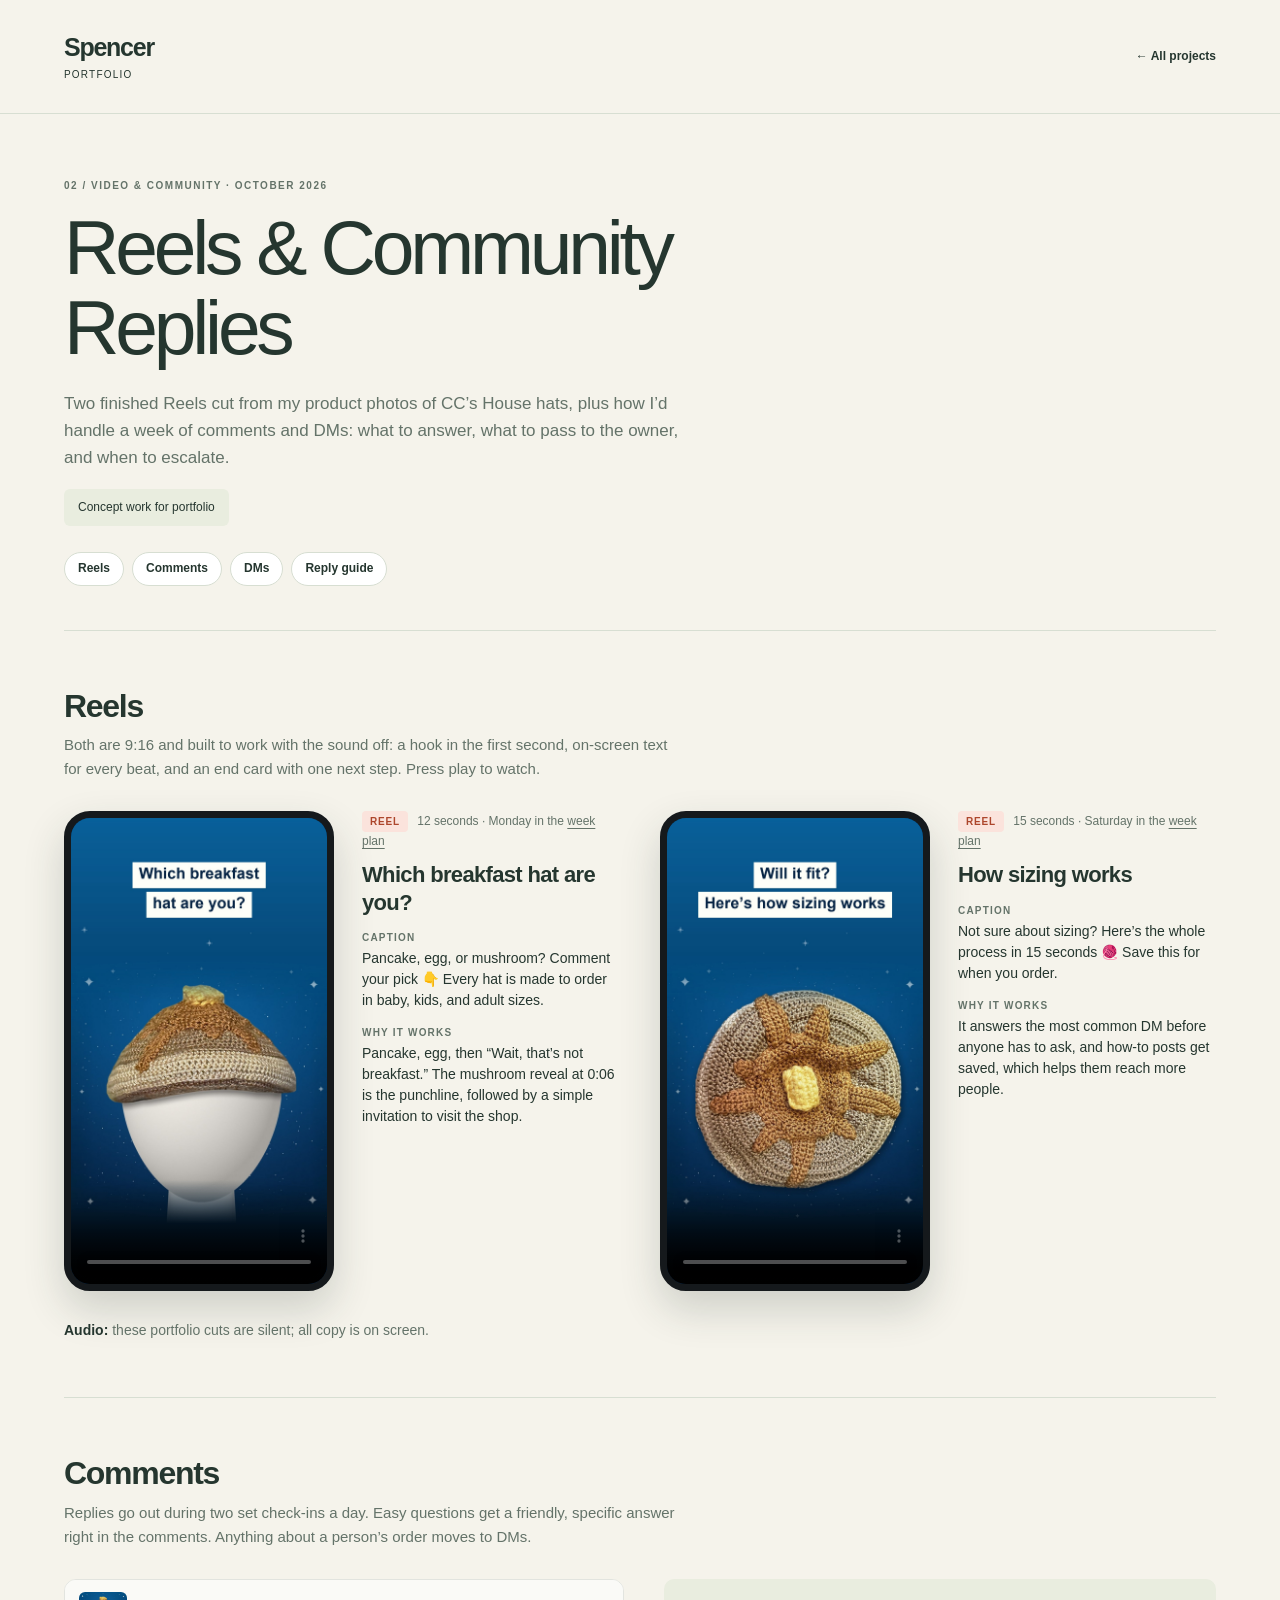
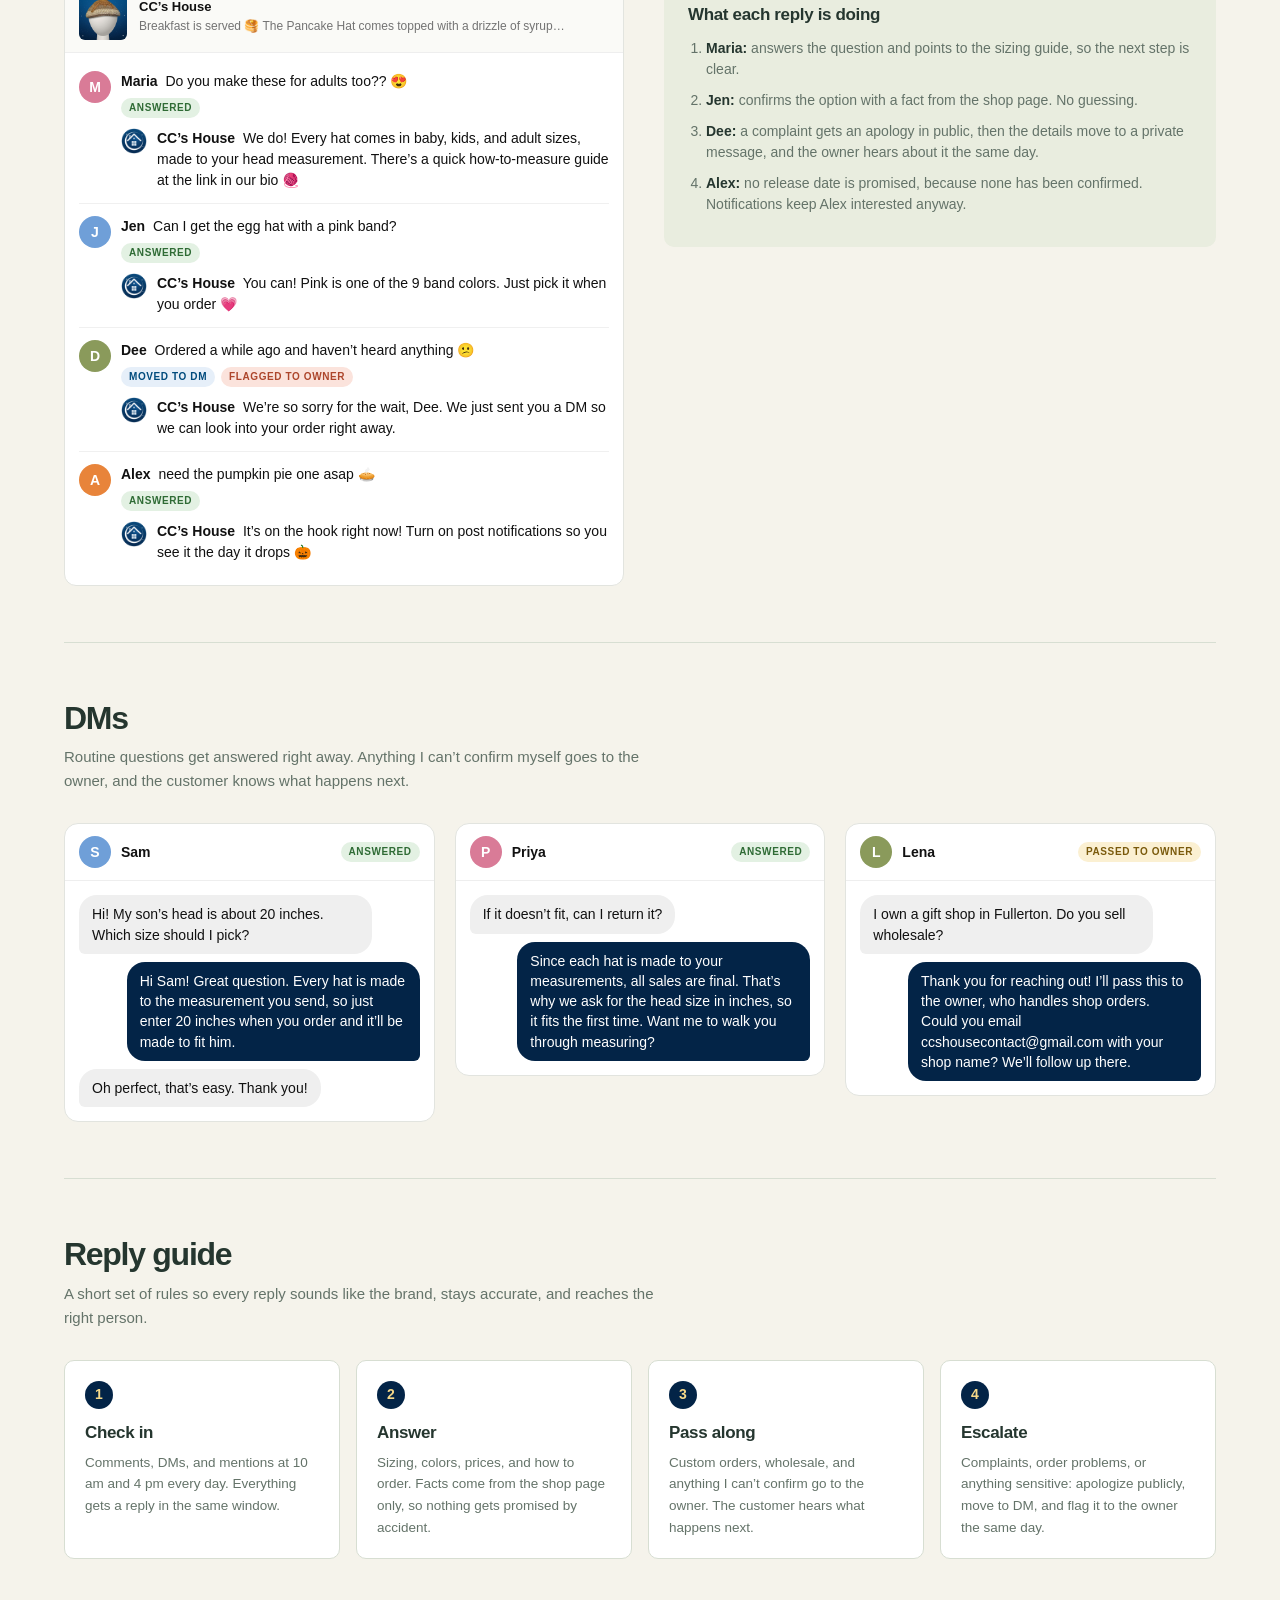
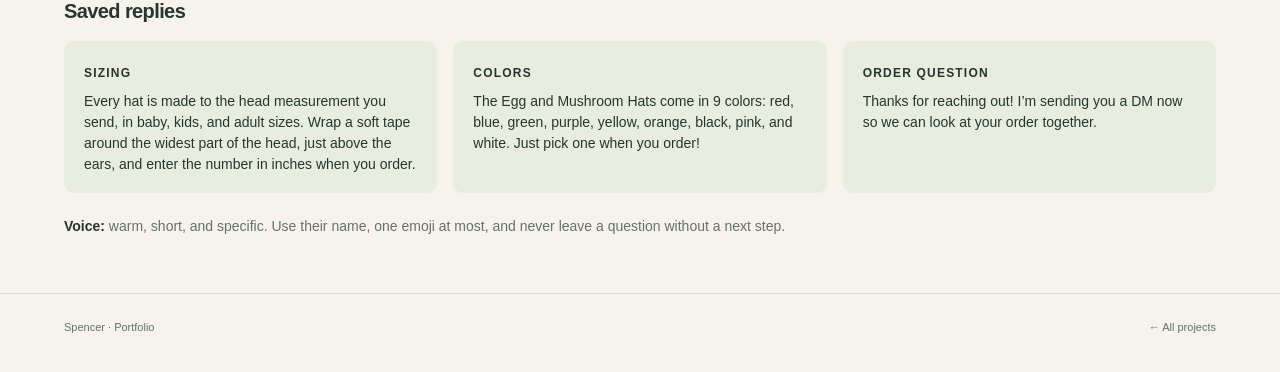
==== commit 3b2e12d9: "Restore original blue Reels and breakfast joke with smoother animation" ====
--- a/projects/ccs-community/index.html
+++ b/projects/ccs-community/index.html
@@ -3,12 +3,12 @@
 <head>
 <meta charset="utf-8"><meta name="viewport" content="width=device-width, initial-scale=1">
 <title>Reels & Community Replies | Spencer</title>
-<meta name="description" content="Two warm product Reels for CC’s House: a playful hat showcase and an illustrated sizing guide, plus sample community replies.">
+<meta name="description" content="Two short Reels cut from Spencer’s CC’s House product photos, plus sample comment and DM replies and a guide for when to answer, pass along, or escalate.">
 <meta name="theme-color" content="#f5f3eb">
 <link rel="preconnect" href="https://fonts.googleapis.com"><link rel="preconnect" href="https://fonts.gstatic.com" crossorigin>
 <link href="https://fonts.googleapis.com/css2?family=Merriweather:wght@700;900&family=Nunito:wght@400;600;700;800&display=swap" rel="stylesheet">
 <link rel="stylesheet" href="../ccs-social/styles.css">
-<link rel="stylesheet" href="styles.css?v=reels-2">
+<link rel="stylesheet" href="styles.css?v=original-animation-1">
 </head>
 <body>
 <a class="skip" href="#main">Skip to content</a>
@@ -18,7 +18,7 @@
   <section class="intro">
     <p class="eyebrow">02 / VIDEO &amp; COMMUNITY · OCTOBER 2026</p>
     <h1>Reels &amp; Community Replies</h1>
-    <p class="lede">Two short Reels for CC’s House: a playful hat showcase and an illustrated sizing guide. Alongside them, sample comments and DMs show how I’d answer questions and pass order concerns to the owner.</p>
+    <p class="lede">Two finished Reels cut from my product photos of CC’s House hats, plus how I’d handle a week of comments and DMs: what to answer, what to pass to the owner, and when to escalate.</p>
     <p class="concept-note">Concept work for portfolio</p>
     <nav class="jump" aria-label="On this page">
       <a href="#reels">Reels</a><a href="#comments">Comments</a><a href="#dms">DMs</a><a href="#guide">Reply guide</a>
@@ -29,35 +29,33 @@
   <section id="reels" class="block">
     <div class="block-head">
       <h2>Reels</h2>
-      <p>Cozy product details, simple instructions, and one clear next step. Both Reels are vertical and work with the sound off. Press play to watch.</p>
+      <p>Both are 9:16 and built to work with the sound off: a hook in the first second, on-screen text for every beat, and an end card with one next step. Press play to watch.</p>
     </div>
     <div class="reels">
       <figure class="reel-card">
-        <div class="reel-phone"><video controls muted playsinline preload="metadata" aria-label="Which breakfast hat are you? A 12-second crochet hat showcase" poster="media/reel-breakfast-poster-v2.jpg" width="1080" height="1920"><source src="media/reel-breakfast-v2.mp4" type="video/mp4">Your browser can’t play this video.</video></div>
+        <div class="reel-phone"><video controls muted playsinline preload="metadata" aria-label="Which breakfast hat are you?" poster="media/reel-breakfast-poster-animated.jpg" width="1080" height="1920"><source src="media/reel-breakfast-animated.mp4" type="video/mp4">Your browser can’t play this video.</video></div>
         <figcaption>
           <p class="reel-meta"><span class="type reel-t">Reel</span> 12 seconds · Monday in the <a href="../ccs-social/#week">week plan</a></p>
           <h3>Which breakfast hat are you?</h3>
           <dl>
             <div><dt>Caption</dt><dd>Pancake, egg, or mushroom? Comment your pick 👇 Every hat is made to order in baby, kids, and adult sizes.</dd></div>
-            <div><dt>Why it works</dt><dd>A playful question leads into close-up product details, then a mushroom surprise. The final frame asks viewers to choose a favorite.</dd></div>
+            <div><dt>Why it works</dt><dd>Pancake, egg, then “Wait, that’s not breakfast.” The mushroom reveal at 0:06 is the punchline, followed by a simple invitation to visit the shop.</dd></div>
           </dl>
         </figcaption>
       </figure>
       <figure class="reel-card">
-        <div class="reel-phone"><video controls muted playsinline preload="metadata" aria-label="How sizing works: a 15-second illustrated measuring guide" poster="media/reel-sizing-poster-v2.jpg" width="1080" height="1920"><source src="media/reel-sizing-v2.mp4" type="video/mp4">Your browser can’t play this video.</video></div>
+        <div class="reel-phone"><video controls muted playsinline preload="metadata" aria-label="How sizing works" poster="media/reel-sizing-poster-animated.jpg" width="1080" height="1920"><source src="media/reel-sizing-animated.mp4" type="video/mp4">Your browser can’t play this video.</video></div>
         <figcaption>
           <p class="reel-meta"><span class="type reel-t">Reel</span> 15 seconds · Saturday in the <a href="../ccs-social/#week">week plan</a></p>
           <h3>How sizing works</h3>
           <dl>
             <div><dt>Caption</dt><dd>Not sure about sizing? Here’s the whole process in 15 seconds 🧶 Save this for when you order.</dd></div>
-            <div><dt>Why it works</dt><dd>The pictures match the instructions: wrap the tape above the ears, read the measurement in inches, and enter it when ordering. The final frame invites viewers to save the guide.</dd></div>
+            <div><dt>Why it works</dt><dd>It answers the most common DM before anyone has to ask, and how-to posts get saved, which helps them reach more people.</dd></div>
           </dl>
         </figcaption>
       </figure>
     </div>
-    <details class="reel-transcript"><summary>Read the sizing steps</summary><ol><li>Wrap a soft measuring tape around the widest part of your head, just above your ears. Keep it level and comfortably snug, not tight.</li><li>Read the measurement in inches where the tape ends meet.</li><li>Enter your own head measurement when ordering. The 20-inch measurement in the Reel is an example.</li></ol></details>
-    <p class="production-note">Created from my product photos with AI-assisted background styling, animated close-ups, and an illustrated sizing guide.</p>
-    <p class="audio-note"><b>Audio:</b> these portfolio cuts are silent; all instructions are on screen.</p>
+    <p class="audio-note"><b>Audio:</b> these portfolio cuts are silent; all copy is on screen.</p>
   </section>
 
   <!-- COMMENTS -->
--- a/projects/ccs-community/styles.css
+++ b/projects/ccs-community/styles.css
@@ -3,8 +3,8 @@
 /* ---------- reels ---------- */
 .reels{display:grid;grid-template-columns:repeat(2,minmax(0,1fr));gap:40px}
 .reel-card{display:grid;grid-template-columns:minmax(200px,270px) 1fr;gap:28px;align-items:start}
-.reel-phone{aspect-ratio:9/16;border-radius:18px;border:1px solid #d6cab7;overflow:hidden;background:#fbf5e9;box-shadow:0 14px 30px #524c3914}
-.reel-phone video{display:block;width:100%;height:100%;object-fit:contain;background:#fbf5e9}
+.reel-phone{aspect-ratio:9/16;border-radius:26px;border:7px solid #15191c;overflow:hidden;background:var(--navy);box-shadow:0 18px 40px #25362f30}
+.reel-phone video{display:block;width:100%;height:100%;object-fit:cover;background:var(--navy)}
 .reel-meta{margin:0 0 10px;font-size:12px;color:var(--muted)}
 .reel-meta .type{margin-right:6px}
 .reel-meta a{text-decoration:underline;text-underline-offset:3px}
@@ -75,5 +75,3 @@
 @media(max-width:1100px){.reels{grid-template-columns:1fr;max-width:720px}.rules{grid-template-columns:repeat(2,1fr)}}
 @media(max-width:960px){.thread-wrap{grid-template-columns:1fr}.dms{grid-template-columns:1fr;max-width:560px}.saved{grid-template-columns:1fr;max-width:640px}}
 @media(max-width:600px){.reel-card{grid-template-columns:1fr;max-width:300px;margin:auto}.rules{grid-template-columns:1fr}.c.reply{margin-left:20px}}
-
-.production-note{margin:24px 0 0;font-size:13px;color:var(--muted);max-width:760px}.audio-note{margin-top:10px}.reel-transcript{margin-top:28px;max-width:760px;padding:16px 20px;background:#eee8db;border-radius:10px;font-size:14px}.reel-transcript summary{cursor:pointer;font-weight:700}.reel-transcript li{margin:8px 0}.reel-phone video:focus-visible{outline:3px solid var(--accent);outline-offset:-5px}
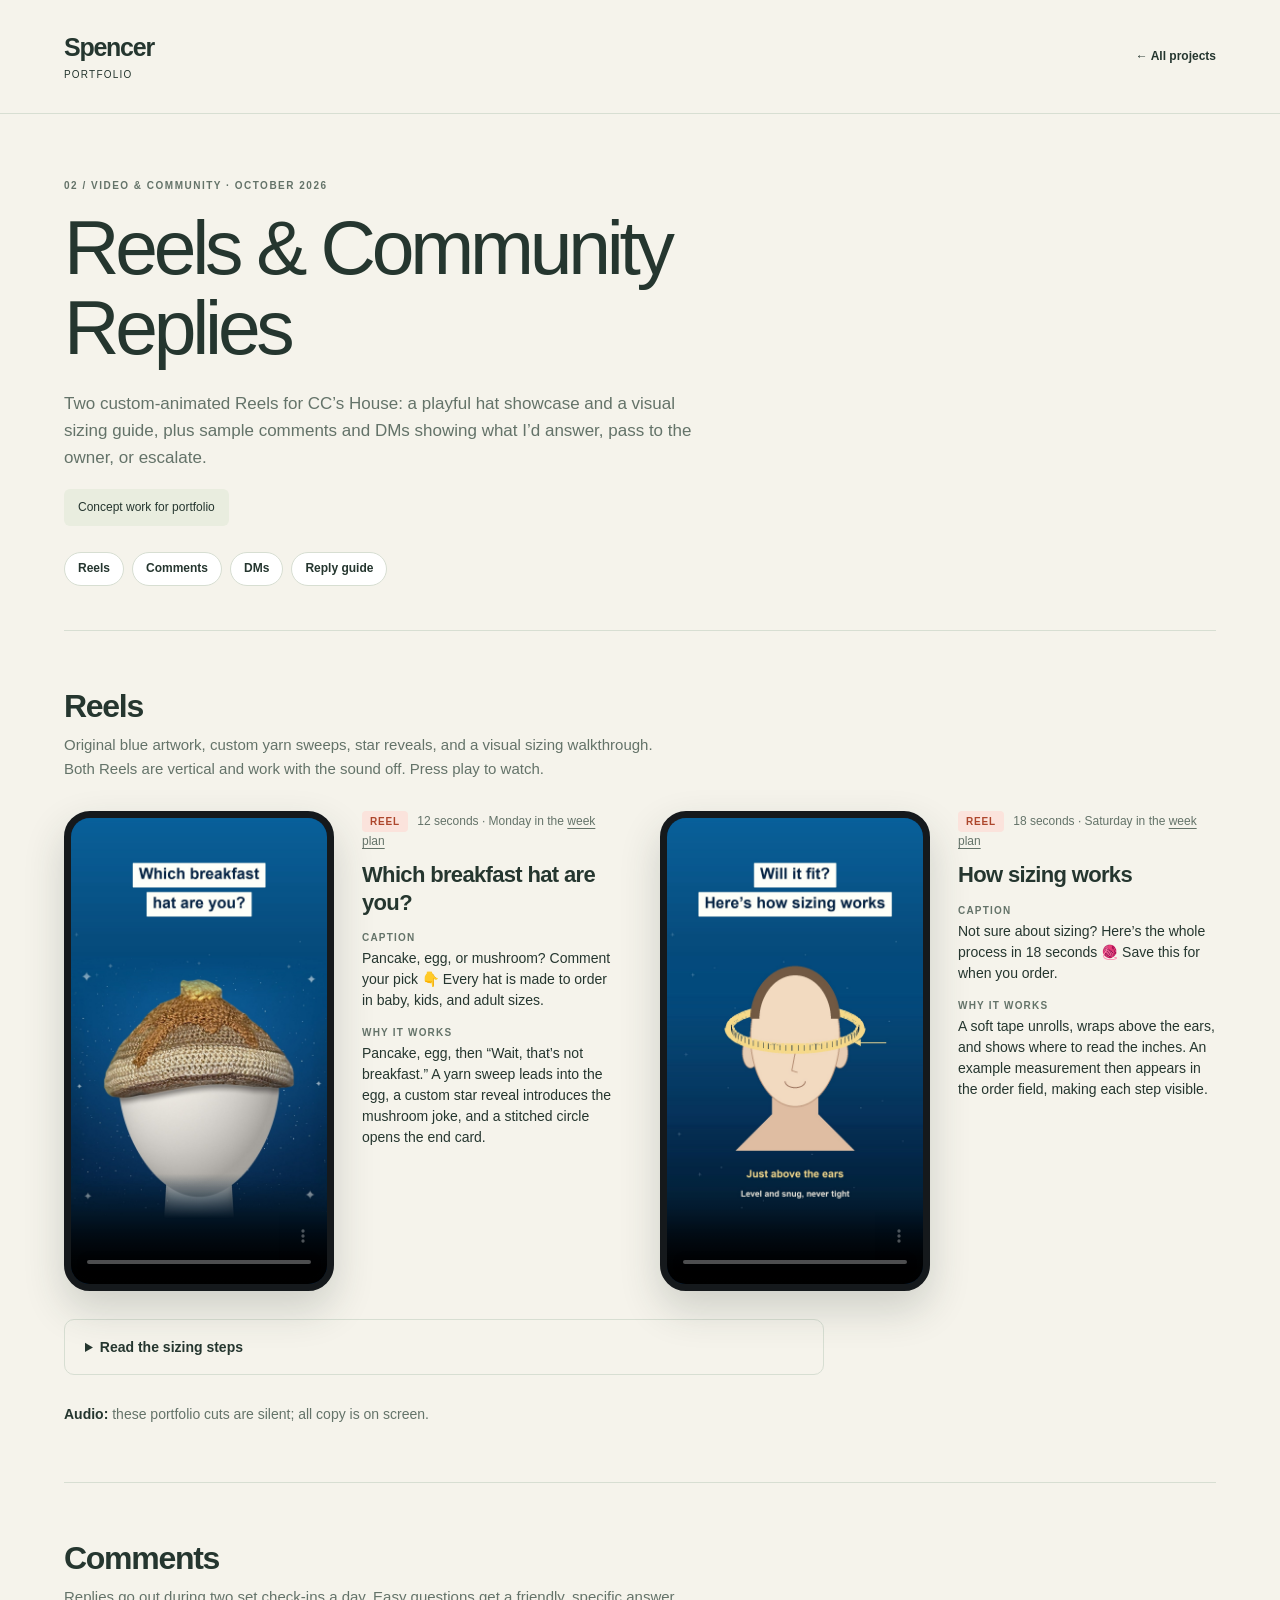
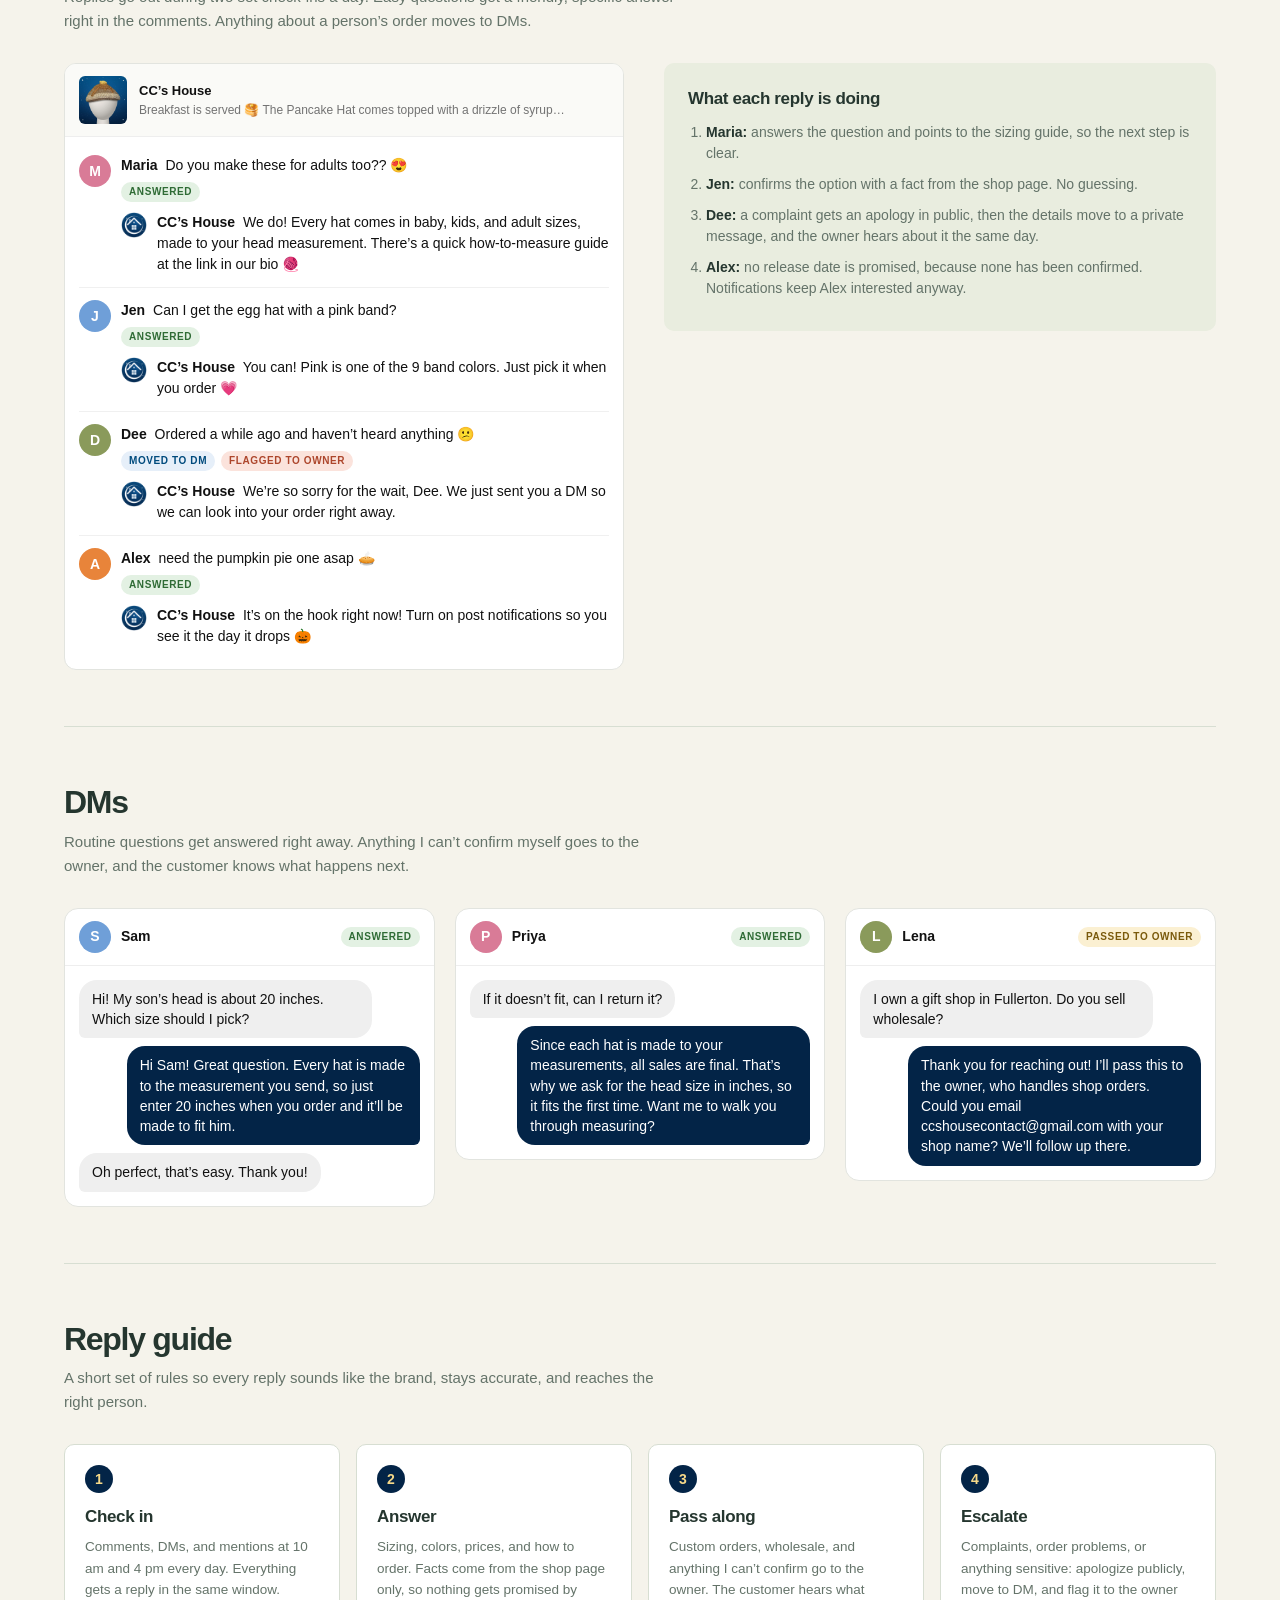
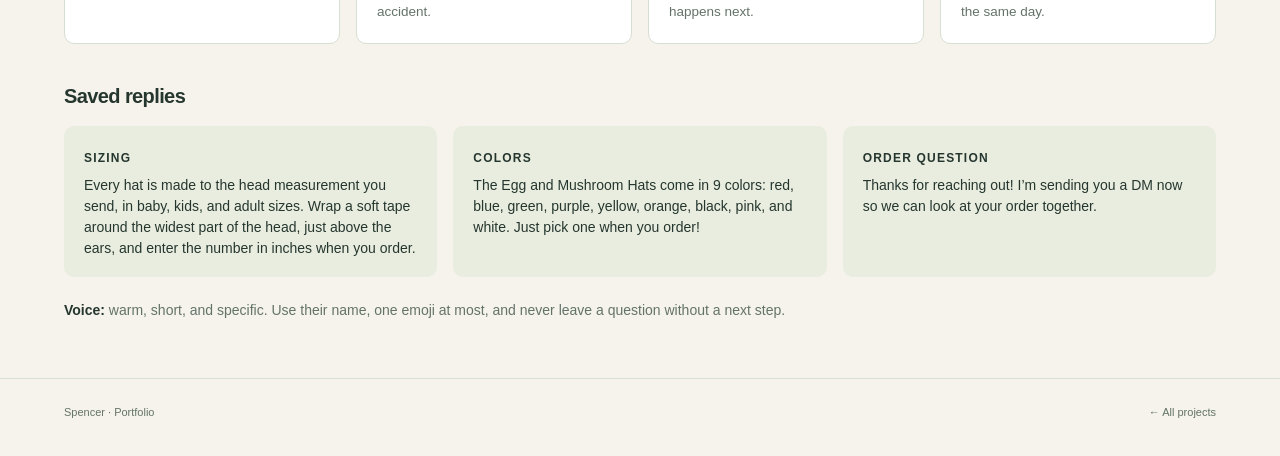
==== commit b59870f7: "Add custom yarn, star and stitch transitions and animated measuring guide" ====
--- a/projects/ccs-community/index.html
+++ b/projects/ccs-community/index.html
@@ -8,7 +8,7 @@
 <link rel="preconnect" href="https://fonts.googleapis.com"><link rel="preconnect" href="https://fonts.gstatic.com" crossorigin>
 <link href="https://fonts.googleapis.com/css2?family=Merriweather:wght@700;900&family=Nunito:wght@400;600;700;800&display=swap" rel="stylesheet">
 <link rel="stylesheet" href="../ccs-social/styles.css">
-<link rel="stylesheet" href="styles.css?v=original-animation-1">
+<link rel="stylesheet" href="styles.css?v=custom-motion-1">
 </head>
 <body>
 <a class="skip" href="#main">Skip to content</a>
@@ -18,7 +18,7 @@
   <section class="intro">
     <p class="eyebrow">02 / VIDEO &amp; COMMUNITY · OCTOBER 2026</p>
     <h1>Reels &amp; Community Replies</h1>
-    <p class="lede">Two finished Reels cut from my product photos of CC’s House hats, plus how I’d handle a week of comments and DMs: what to answer, what to pass to the owner, and when to escalate.</p>
+    <p class="lede">Two custom-animated Reels for CC’s House: a playful hat showcase and a visual sizing guide, plus sample comments and DMs showing what I’d answer, pass to the owner, or escalate.</p>
     <p class="concept-note">Concept work for portfolio</p>
     <nav class="jump" aria-label="On this page">
       <a href="#reels">Reels</a><a href="#comments">Comments</a><a href="#dms">DMs</a><a href="#guide">Reply guide</a>
@@ -29,32 +29,33 @@
   <section id="reels" class="block">
     <div class="block-head">
       <h2>Reels</h2>
-      <p>Both are 9:16 and built to work with the sound off: a hook in the first second, on-screen text for every beat, and an end card with one next step. Press play to watch.</p>
+      <p>Original blue artwork, custom yarn sweeps, star reveals, and a visual sizing walkthrough. Both Reels are vertical and work with the sound off. Press play to watch.</p>
     </div>
     <div class="reels">
       <figure class="reel-card">
-        <div class="reel-phone"><video controls muted playsinline preload="metadata" aria-label="Which breakfast hat are you?" poster="media/reel-breakfast-poster-animated.jpg" width="1080" height="1920"><source src="media/reel-breakfast-animated.mp4" type="video/mp4">Your browser can’t play this video.</video></div>
+        <div class="reel-phone"><video controls muted playsinline preload="metadata" aria-label="Which breakfast hat are you?" poster="media/reel-breakfast-poster-custom.jpg" width="1080" height="1920"><source src="media/reel-breakfast-custom.mp4" type="video/mp4">Your browser can’t play this video.</video></div>
         <figcaption>
           <p class="reel-meta"><span class="type reel-t">Reel</span> 12 seconds · Monday in the <a href="../ccs-social/#week">week plan</a></p>
           <h3>Which breakfast hat are you?</h3>
           <dl>
             <div><dt>Caption</dt><dd>Pancake, egg, or mushroom? Comment your pick 👇 Every hat is made to order in baby, kids, and adult sizes.</dd></div>
-            <div><dt>Why it works</dt><dd>Pancake, egg, then “Wait, that’s not breakfast.” The mushroom reveal at 0:06 is the punchline, followed by a simple invitation to visit the shop.</dd></div>
+            <div><dt>Why it works</dt><dd>Pancake, egg, then “Wait, that’s not breakfast.” A yarn sweep leads into the egg, a custom star reveal introduces the mushroom joke, and a stitched circle opens the end card.</dd></div>
           </dl>
         </figcaption>
       </figure>
       <figure class="reel-card">
-        <div class="reel-phone"><video controls muted playsinline preload="metadata" aria-label="How sizing works" poster="media/reel-sizing-poster-animated.jpg" width="1080" height="1920"><source src="media/reel-sizing-animated.mp4" type="video/mp4">Your browser can’t play this video.</video></div>
+        <div class="reel-phone"><video controls muted playsinline preload="metadata" aria-label="How sizing works" poster="media/reel-sizing-poster-custom.jpg" width="1080" height="1920"><source src="media/reel-sizing-custom.mp4" type="video/mp4">Your browser can’t play this video.</video></div>
         <figcaption>
-          <p class="reel-meta"><span class="type reel-t">Reel</span> 15 seconds · Saturday in the <a href="../ccs-social/#week">week plan</a></p>
+          <p class="reel-meta"><span class="type reel-t">Reel</span> 18 seconds · Saturday in the <a href="../ccs-social/#week">week plan</a></p>
           <h3>How sizing works</h3>
           <dl>
-            <div><dt>Caption</dt><dd>Not sure about sizing? Here’s the whole process in 15 seconds 🧶 Save this for when you order.</dd></div>
-            <div><dt>Why it works</dt><dd>It answers the most common DM before anyone has to ask, and how-to posts get saved, which helps them reach more people.</dd></div>
+            <div><dt>Caption</dt><dd>Not sure about sizing? Here’s the whole process in 18 seconds 🧶 Save this for when you order.</dd></div>
+            <div><dt>Why it works</dt><dd>A soft tape unrolls, wraps above the ears, and shows where to read the inches. An example measurement then appears in the order field, making each step visible.</dd></div>
           </dl>
         </figcaption>
       </figure>
     </div>
+    <details class="sizing-transcript"><summary>Read the sizing steps</summary><ol><li>Use a soft measuring tape, or a piece of string and a ruler.</li><li>Wrap it around the widest part of your head, just above your ears. Keep it level and snug, never tight.</li><li>Read the inches where the tape ends meet.</li><li>Enter your own head measurement when ordering. The 20-inch value in the Reel is an example.</li></ol></details>
     <p class="audio-note"><b>Audio:</b> these portfolio cuts are silent; all copy is on screen.</p>
   </section>
 
--- a/projects/ccs-community/styles.css
+++ b/projects/ccs-community/styles.css
@@ -75,3 +75,5 @@
 @media(max-width:1100px){.reels{grid-template-columns:1fr;max-width:720px}.rules{grid-template-columns:repeat(2,1fr)}}
 @media(max-width:960px){.thread-wrap{grid-template-columns:1fr}.dms{grid-template-columns:1fr;max-width:560px}.saved{grid-template-columns:1fr;max-width:640px}}
 @media(max-width:600px){.reel-card{grid-template-columns:1fr;max-width:300px;margin:auto}.rules{grid-template-columns:1fr}.c.reply{margin-left:20px}}
+
+.sizing-transcript{margin-top:28px;max-width:760px;padding:16px 20px;border:1px solid var(--line);border-radius:10px;font-size:14px}.sizing-transcript summary{cursor:pointer;font-weight:700}.sizing-transcript li{margin:8px 0}
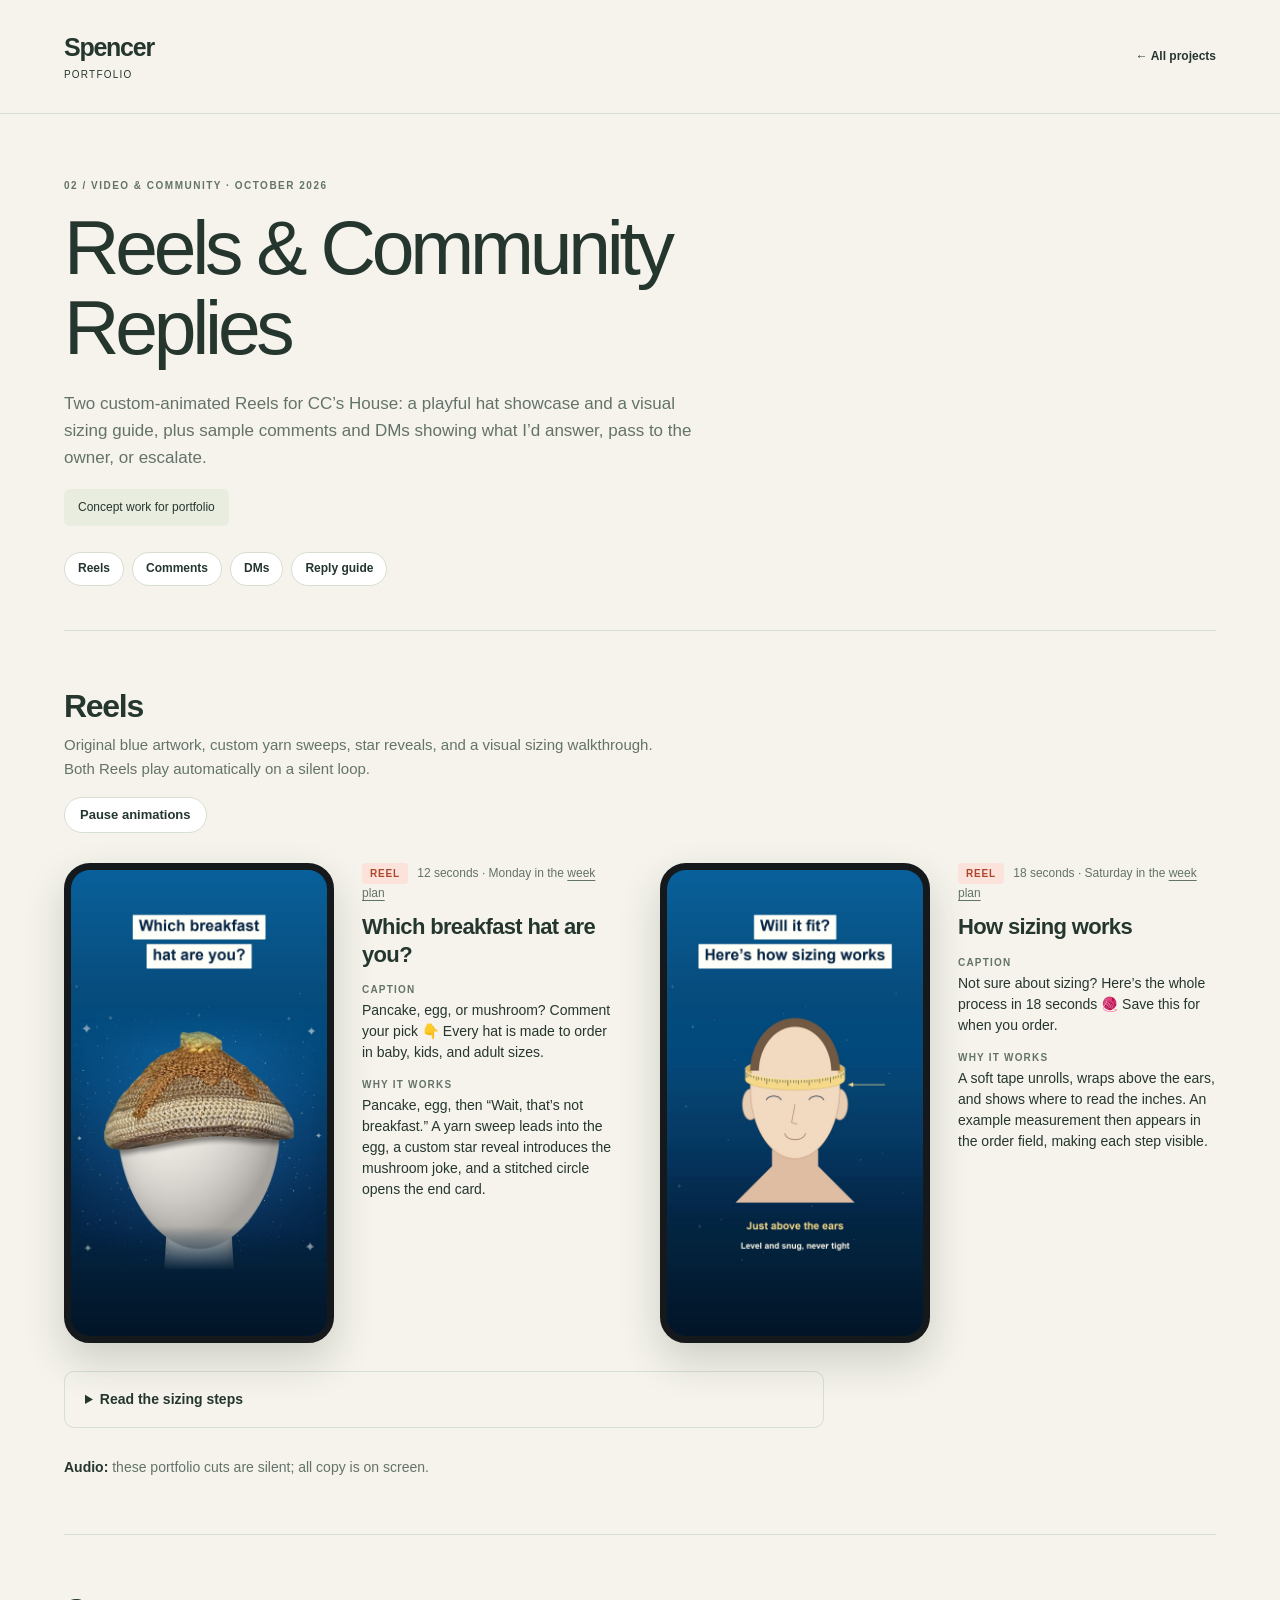
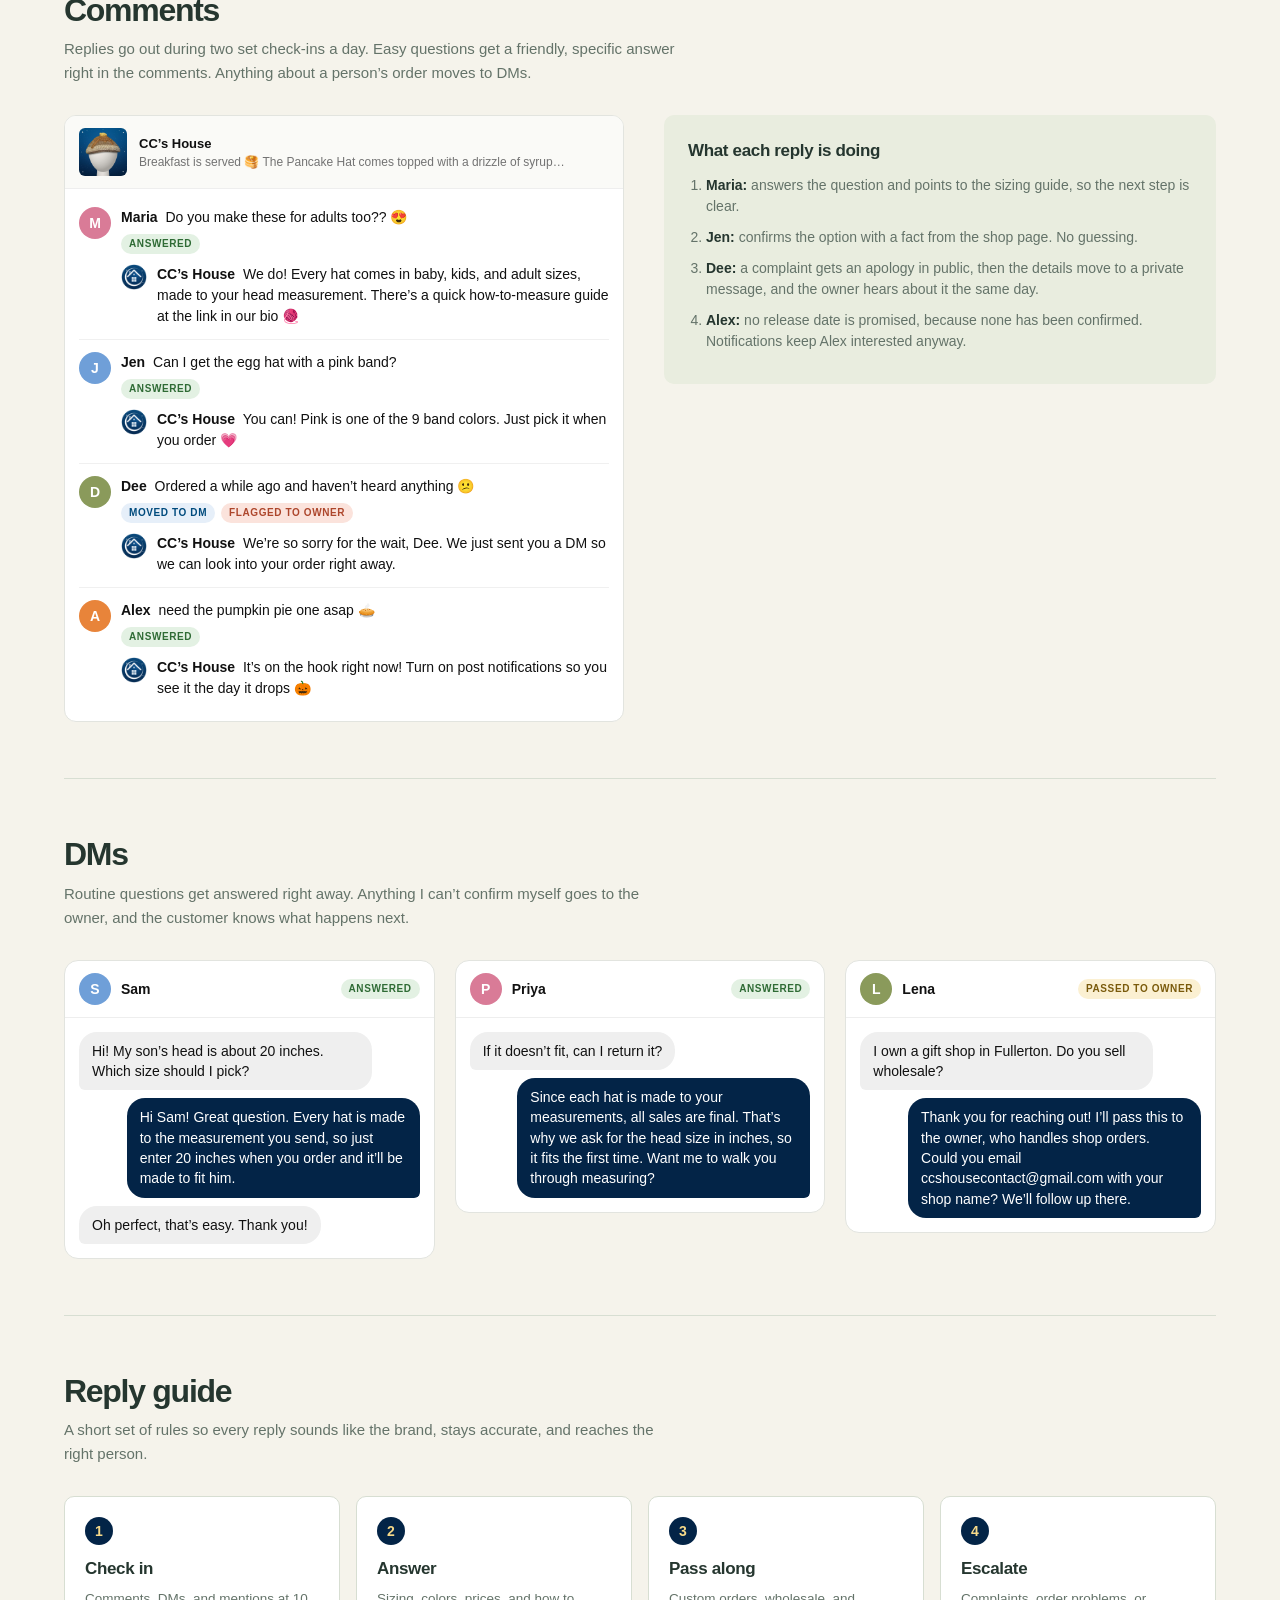
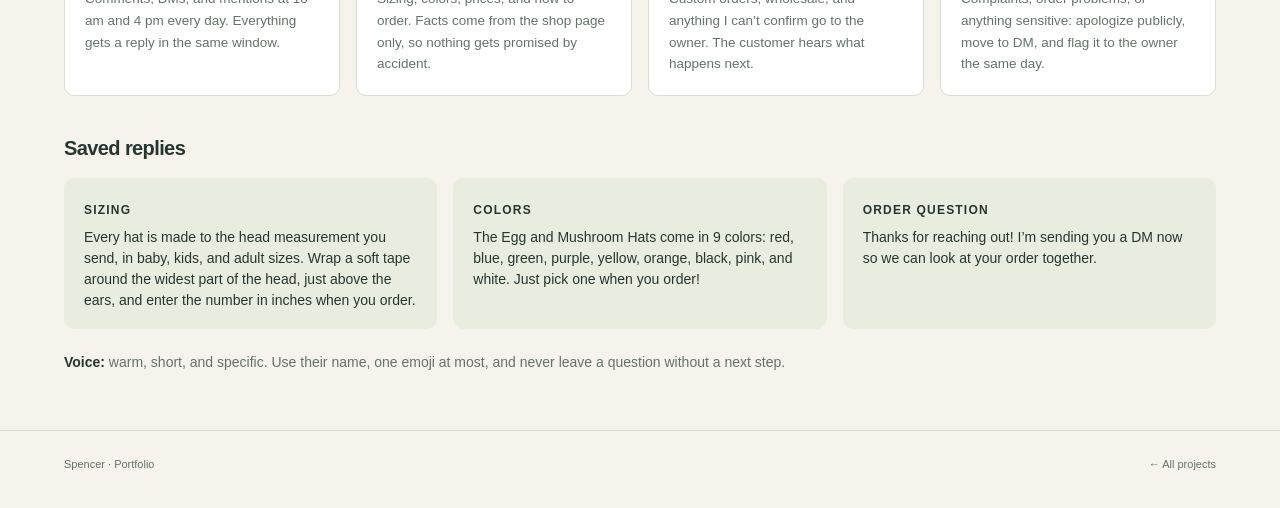
==== commit 42d81317: "Smooth measuring tape at 60fps and autoplay inline looping Reels" ====
--- a/projects/ccs-community/index.html
+++ b/projects/ccs-community/index.html
@@ -8,7 +8,7 @@
 <link rel="preconnect" href="https://fonts.googleapis.com"><link rel="preconnect" href="https://fonts.gstatic.com" crossorigin>
 <link href="https://fonts.googleapis.com/css2?family=Merriweather:wght@700;900&family=Nunito:wght@400;600;700;800&display=swap" rel="stylesheet">
 <link rel="stylesheet" href="../ccs-social/styles.css">
-<link rel="stylesheet" href="styles.css?v=custom-motion-1">
+<link rel="stylesheet" href="styles.css?v=tape-2">
 </head>
 <body>
 <a class="skip" href="#main">Skip to content</a>
@@ -29,11 +29,12 @@
   <section id="reels" class="block">
     <div class="block-head">
       <h2>Reels</h2>
-      <p>Original blue artwork, custom yarn sweeps, star reveals, and a visual sizing walkthrough. Both Reels are vertical and work with the sound off. Press play to watch.</p>
+      <p>Original blue artwork, custom yarn sweeps, star reveals, and a visual sizing walkthrough. Both Reels play automatically on a silent loop.</p>
+      <button class="reel-motion-toggle" type="button" data-reel-toggle>Pause animations</button>
     </div>
     <div class="reels">
       <figure class="reel-card">
-        <div class="reel-phone"><video controls muted playsinline preload="metadata" aria-label="Which breakfast hat are you?" poster="media/reel-breakfast-poster-custom.jpg" width="1080" height="1920"><source src="media/reel-breakfast-custom.mp4" type="video/mp4">Your browser can’t play this video.</video></div>
+        <div class="reel-phone"><video autoplay muted loop playsinline webkit-playsinline preload="auto" controlslist="nofullscreen nodownload noremoteplayback" disablepictureinpicture disableremoteplayback aria-label="Which breakfast hat are you?" poster="media/reel-breakfast-poster-custom.jpg?v=tape-2" width="1080" height="1920"><source src="media/reel-breakfast-custom.mp4?v=tape-2" type="video/mp4">Your browser can’t play this video.</video></div>
         <figcaption>
           <p class="reel-meta"><span class="type reel-t">Reel</span> 12 seconds · Monday in the <a href="../ccs-social/#week">week plan</a></p>
           <h3>Which breakfast hat are you?</h3>
@@ -44,7 +45,7 @@
         </figcaption>
       </figure>
       <figure class="reel-card">
-        <div class="reel-phone"><video controls muted playsinline preload="metadata" aria-label="How sizing works" poster="media/reel-sizing-poster-custom.jpg" width="1080" height="1920"><source src="media/reel-sizing-custom.mp4" type="video/mp4">Your browser can’t play this video.</video></div>
+        <div class="reel-phone"><video autoplay muted loop playsinline webkit-playsinline preload="auto" controlslist="nofullscreen nodownload noremoteplayback" disablepictureinpicture disableremoteplayback aria-label="How sizing works" poster="media/reel-sizing-poster-custom.jpg?v=tape-2" width="1080" height="1920"><source src="media/reel-sizing-custom.mp4?v=tape-2" type="video/mp4">Your browser can’t play this video.</video></div>
         <figcaption>
           <p class="reel-meta"><span class="type reel-t">Reel</span> 18 seconds · Saturday in the <a href="../ccs-social/#week">week plan</a></p>
           <h3>How sizing works</h3>
@@ -154,5 +155,6 @@
 </main>
 
 <footer class="bottom"><span>Spencer · Portfolio</span><a href="../../">← All projects</a></footer>
+<script src="reels.js?v=tape-2" defer></script>
 </body>
 </html>
--- a/projects/ccs-community/styles.css
+++ b/projects/ccs-community/styles.css
@@ -77,3 +77,6 @@
 @media(max-width:600px){.reel-card{grid-template-columns:1fr;max-width:300px;margin:auto}.rules{grid-template-columns:1fr}.c.reply{margin-left:20px}}
 
 .sizing-transcript{margin-top:28px;max-width:760px;padding:16px 20px;border:1px solid var(--line);border-radius:10px;font-size:14px}.sizing-transcript summary{cursor:pointer;font-weight:700}.sizing-transcript li{margin:8px 0}
+
+/* Inline, silent looping previews; playback controls stay outside the phones. */
+.reel-phone video{pointer-events:none}.reel-phone video::-webkit-media-controls{display:none!important}.reel-phone video::-webkit-media-controls-enclosure{display:none!important}.reel-motion-toggle{margin:16px 0 0;border:1px solid var(--line);border-radius:999px;padding:8px 15px;background:#fff;color:var(--ink);font:600 13px/1.4 "Segoe UI",Arial,sans-serif;cursor:pointer}.reel-motion-toggle:hover{background:#e9eddf}.reel-motion-toggle:focus-visible{outline:3px solid var(--accent);outline-offset:4px}
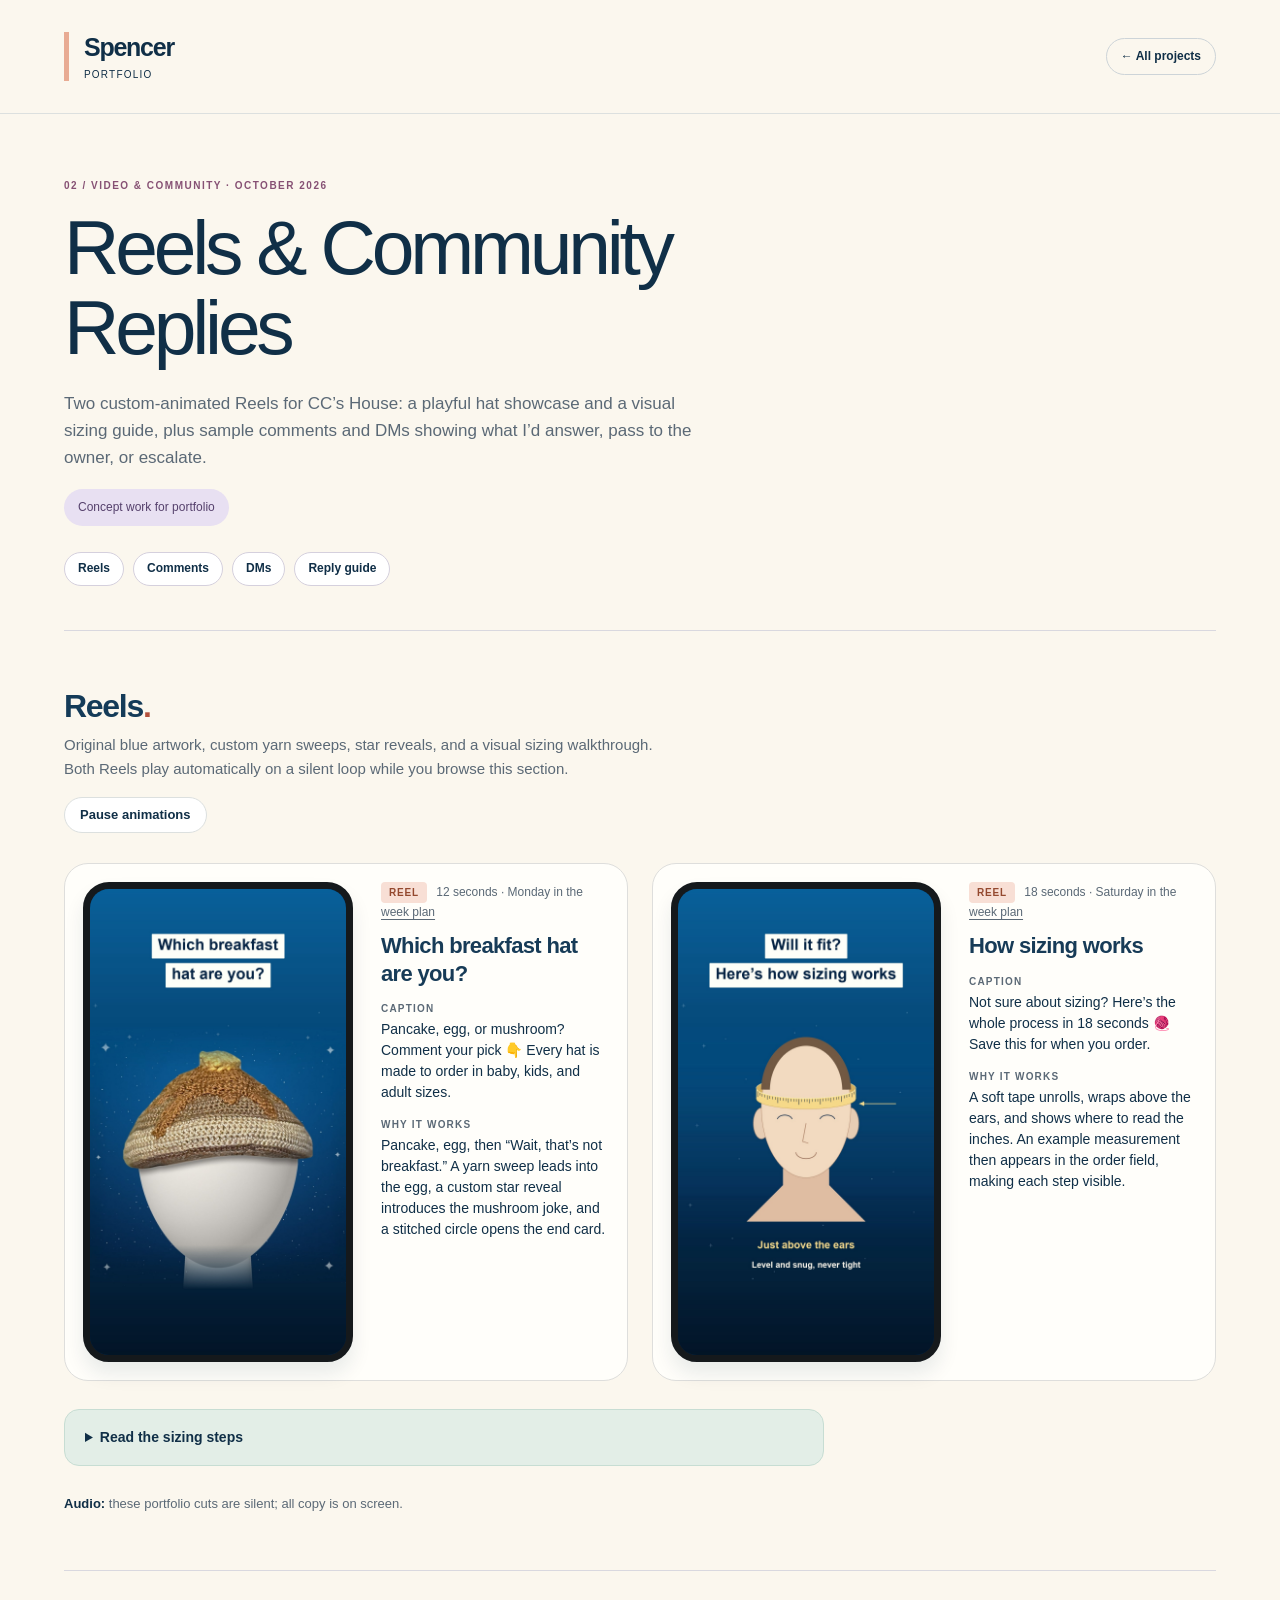
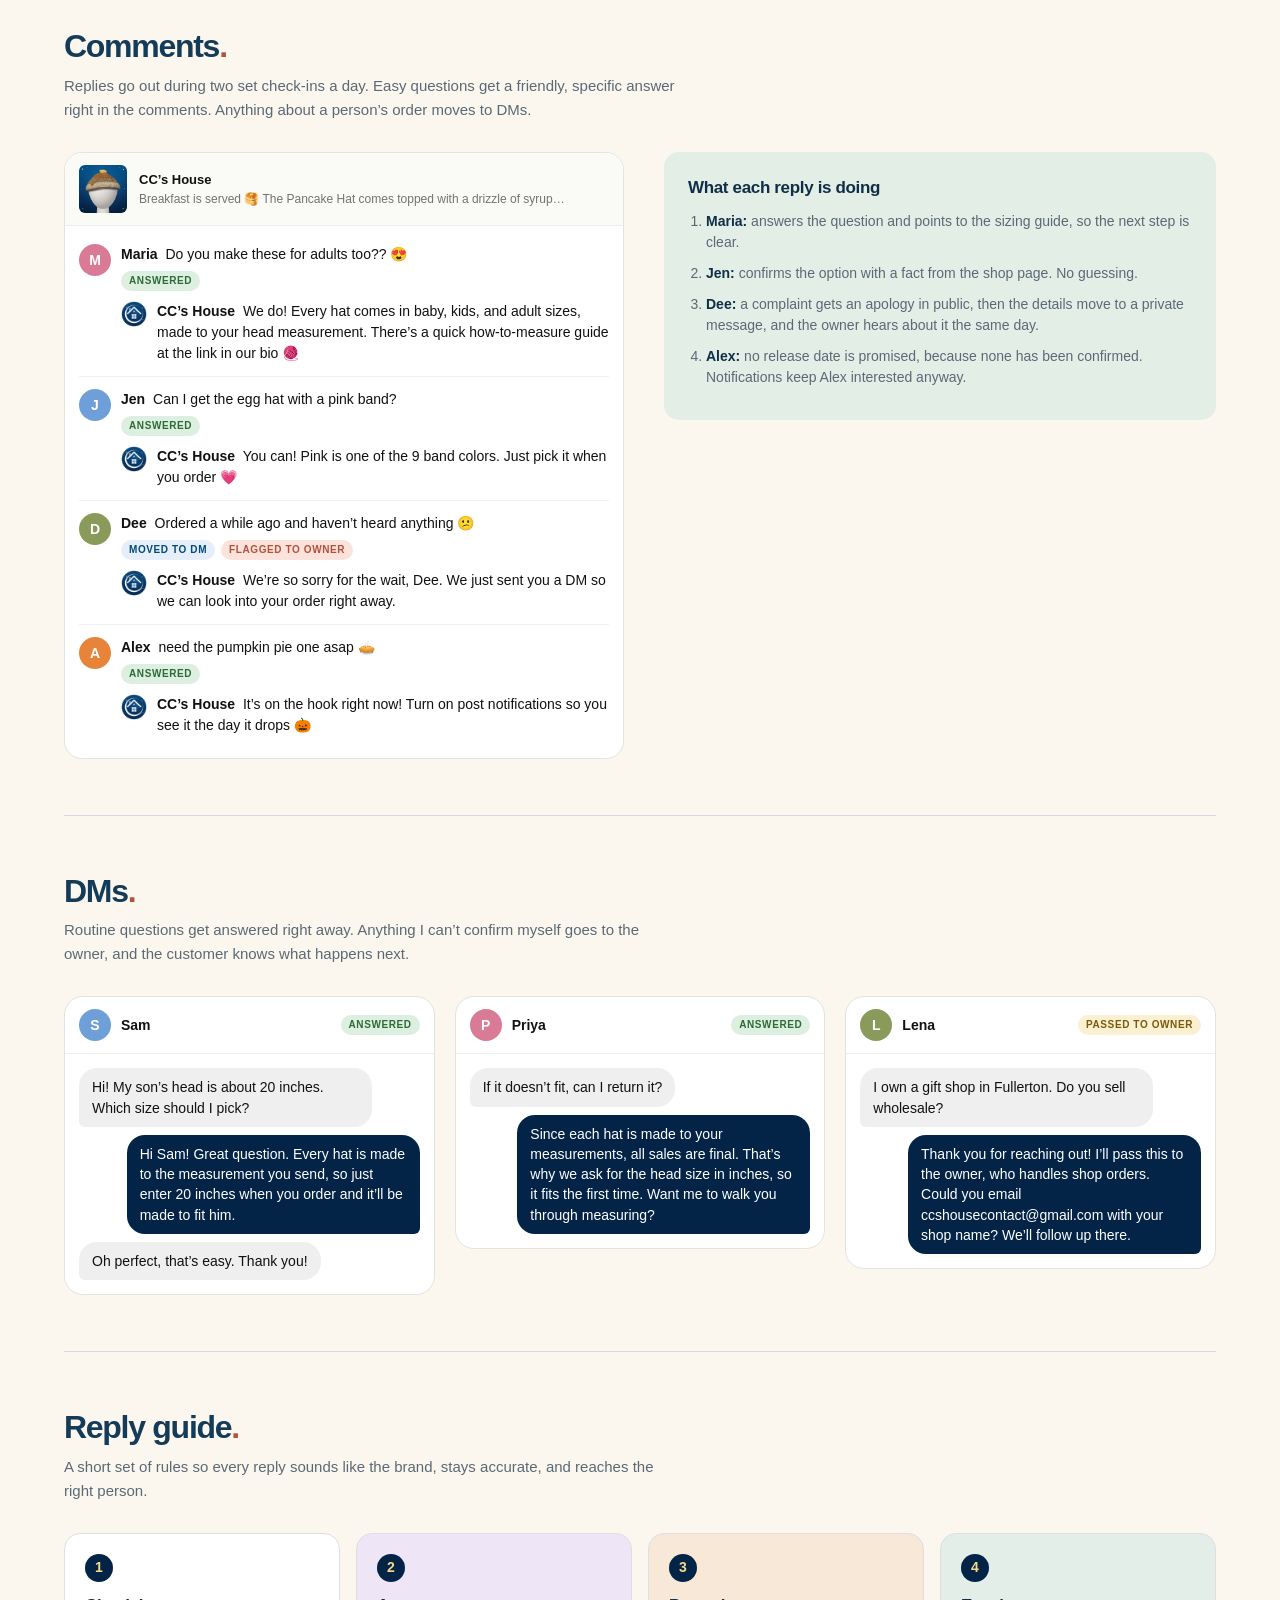
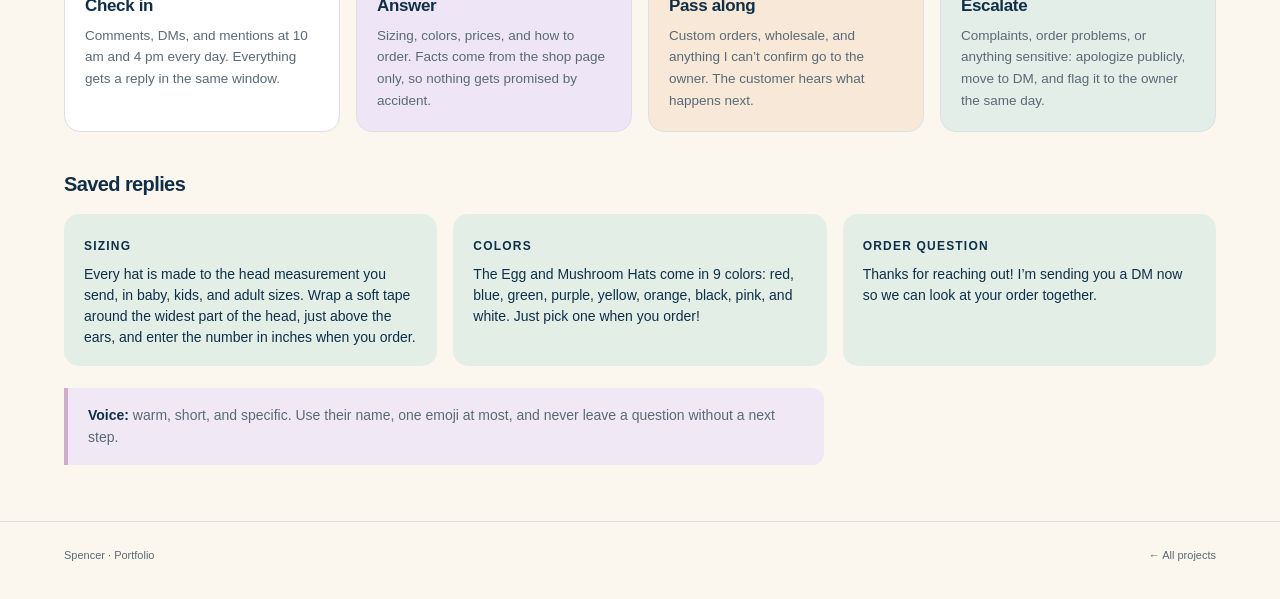
==== commit 268dca51: "Refresh portfolio colors, project previews, and smooth motion; retain 1080p60 reels" ====
--- a/projects/ccs-community/index.html
+++ b/projects/ccs-community/index.html
@@ -8,7 +8,8 @@
 <link rel="preconnect" href="https://fonts.googleapis.com"><link rel="preconnect" href="https://fonts.gstatic.com" crossorigin>
 <link href="https://fonts.googleapis.com/css2?family=Merriweather:wght@700;900&family=Nunito:wght@400;600;700;800&display=swap" rel="stylesheet">
 <link rel="stylesheet" href="../ccs-social/styles.css">
-<link rel="stylesheet" href="styles.css?v=tape-2">
+<link rel="stylesheet" href="styles.css?v=color-3">
+<link rel="stylesheet" href="../../portfolio-theme.css?v=color-3">
 </head>
 <body>
 <a class="skip" href="#main">Skip to content</a>
@@ -29,12 +30,12 @@
   <section id="reels" class="block">
     <div class="block-head">
       <h2>Reels</h2>
-      <p>Original blue artwork, custom yarn sweeps, star reveals, and a visual sizing walkthrough. Both Reels play automatically on a silent loop.</p>
+      <p>Original blue artwork, custom yarn sweeps, star reveals, and a visual sizing walkthrough. Both Reels play automatically on a silent loop while you browse this section.</p>
       <button class="reel-motion-toggle" type="button" data-reel-toggle>Pause animations</button>
     </div>
     <div class="reels">
       <figure class="reel-card">
-        <div class="reel-phone"><video autoplay muted loop playsinline webkit-playsinline preload="auto" controlslist="nofullscreen nodownload noremoteplayback" disablepictureinpicture disableremoteplayback aria-label="Which breakfast hat are you?" poster="media/reel-breakfast-poster-custom.jpg?v=tape-2" width="1080" height="1920"><source src="media/reel-breakfast-custom.mp4?v=tape-2" type="video/mp4">Your browser can’t play this video.</video></div>
+        <div class="reel-phone"><video autoplay muted loop playsinline webkit-playsinline preload="none" controlslist="nofullscreen nodownload noremoteplayback" disablepictureinpicture disableremoteplayback aria-label="Which breakfast hat are you?" poster="media/reel-breakfast-poster-custom.jpg?v=color-3" width="1080" height="1920"><source data-src="media/reel-breakfast-custom.mp4?v=color-3" type="video/mp4">Your browser can’t play this video.</video></div>
         <figcaption>
           <p class="reel-meta"><span class="type reel-t">Reel</span> 12 seconds · Monday in the <a href="../ccs-social/#week">week plan</a></p>
           <h3>Which breakfast hat are you?</h3>
@@ -45,7 +46,7 @@
         </figcaption>
       </figure>
       <figure class="reel-card">
-        <div class="reel-phone"><video autoplay muted loop playsinline webkit-playsinline preload="auto" controlslist="nofullscreen nodownload noremoteplayback" disablepictureinpicture disableremoteplayback aria-label="How sizing works" poster="media/reel-sizing-poster-custom.jpg?v=tape-2" width="1080" height="1920"><source src="media/reel-sizing-custom.mp4?v=tape-2" type="video/mp4">Your browser can’t play this video.</video></div>
+        <div class="reel-phone"><video autoplay muted loop playsinline webkit-playsinline preload="none" controlslist="nofullscreen nodownload noremoteplayback" disablepictureinpicture disableremoteplayback aria-label="How sizing works" poster="media/reel-sizing-poster-custom.jpg?v=color-3" width="1080" height="1920"><source data-src="media/reel-sizing-custom.mp4?v=color-3" type="video/mp4">Your browser can’t play this video.</video></div>
         <figcaption>
           <p class="reel-meta"><span class="type reel-t">Reel</span> 18 seconds · Saturday in the <a href="../ccs-social/#week">week plan</a></p>
           <h3>How sizing works</h3>
@@ -155,6 +156,6 @@
 </main>
 
 <footer class="bottom"><span>Spencer · Portfolio</span><a href="../../">← All projects</a></footer>
-<script src="reels.js?v=tape-2" defer></script>
+<script src="reels.js?v=color-3" defer></script>
 </body>
 </html>
--- a/portfolio-theme.css
+++ b/portfolio-theme.css
@@ -0,0 +1,3 @@
+/* Shared portfolio chrome. Brand artwork and website demos retain their palettes. */
+:root{--paper:#fbf7ee;--ink:#102f47;--muted:#5b6976;--line:#dce0df;--accent:#b4513d}
+body{background:var(--paper);color:var(--ink)}header.top{border-bottom-color:var(--line)}.top .brand{position:relative;padding-left:15px;border-left:5px solid #e8ab93}.top .back{border:1px solid #cdd4d8;border-radius:999px;padding:8px 14px;transition:background .2s}.top .back:hover{background:#eee6f7;text-decoration:none}.intro .eyebrow{color:#865174}.intro .concept-note{background:#e8e0f2;color:#55406c;border-radius:999px}.jump{gap:9px}.jump a{border-color:#d5d0dd;transition:background .2s,transform .2s}.jump a:hover{background:#eddef2;transform:translateY(-2px)}.block{border-color:#d9d8df}.block-head h2{color:#143b58}.block-head h2::after{content:'.';color:#b4513d}.reel-card{padding:18px;border:1px solid #dededc;background:#fffefa;border-radius:24px}.reels{gap:24px}.reel-card h3{color:#173b57}.reel-card .type{background:#f8dfd5;color:#94492f}.reel-phone{box-shadow:0 12px 20px #102f4717}.why,.saved article,.sizing-transcript{background:#e3eee7;border-color:#c7ddd3;border-radius:15px}.rules article{border-radius:16px;border-color:#dedee3}.rules article:nth-child(2){background:#eee6f6}.rules article:nth-child(3){background:#f7e8d7}.rules article:nth-child(4){background:#e2eee7}.dm{border-radius:19px}.thread{border-radius:18px}.status.answered{background:#dcefe1}.voice{padding:16px 20px;border-left:4px solid #ceaccf;background:#f0e9f5;border-radius:0 12px 12px 0}.audio-note{font-size:13px}footer.bottom{border-top-color:var(--line)}@media(max-width:600px){.reel-card{padding:15px;max-width:330px}.reel-phone{width:100%}.top .back{font-size:11px;padding:7px 11px}}@media(prefers-reduced-motion:reduce){.jump a{transition:none}.jump a:hover{transform:none}}
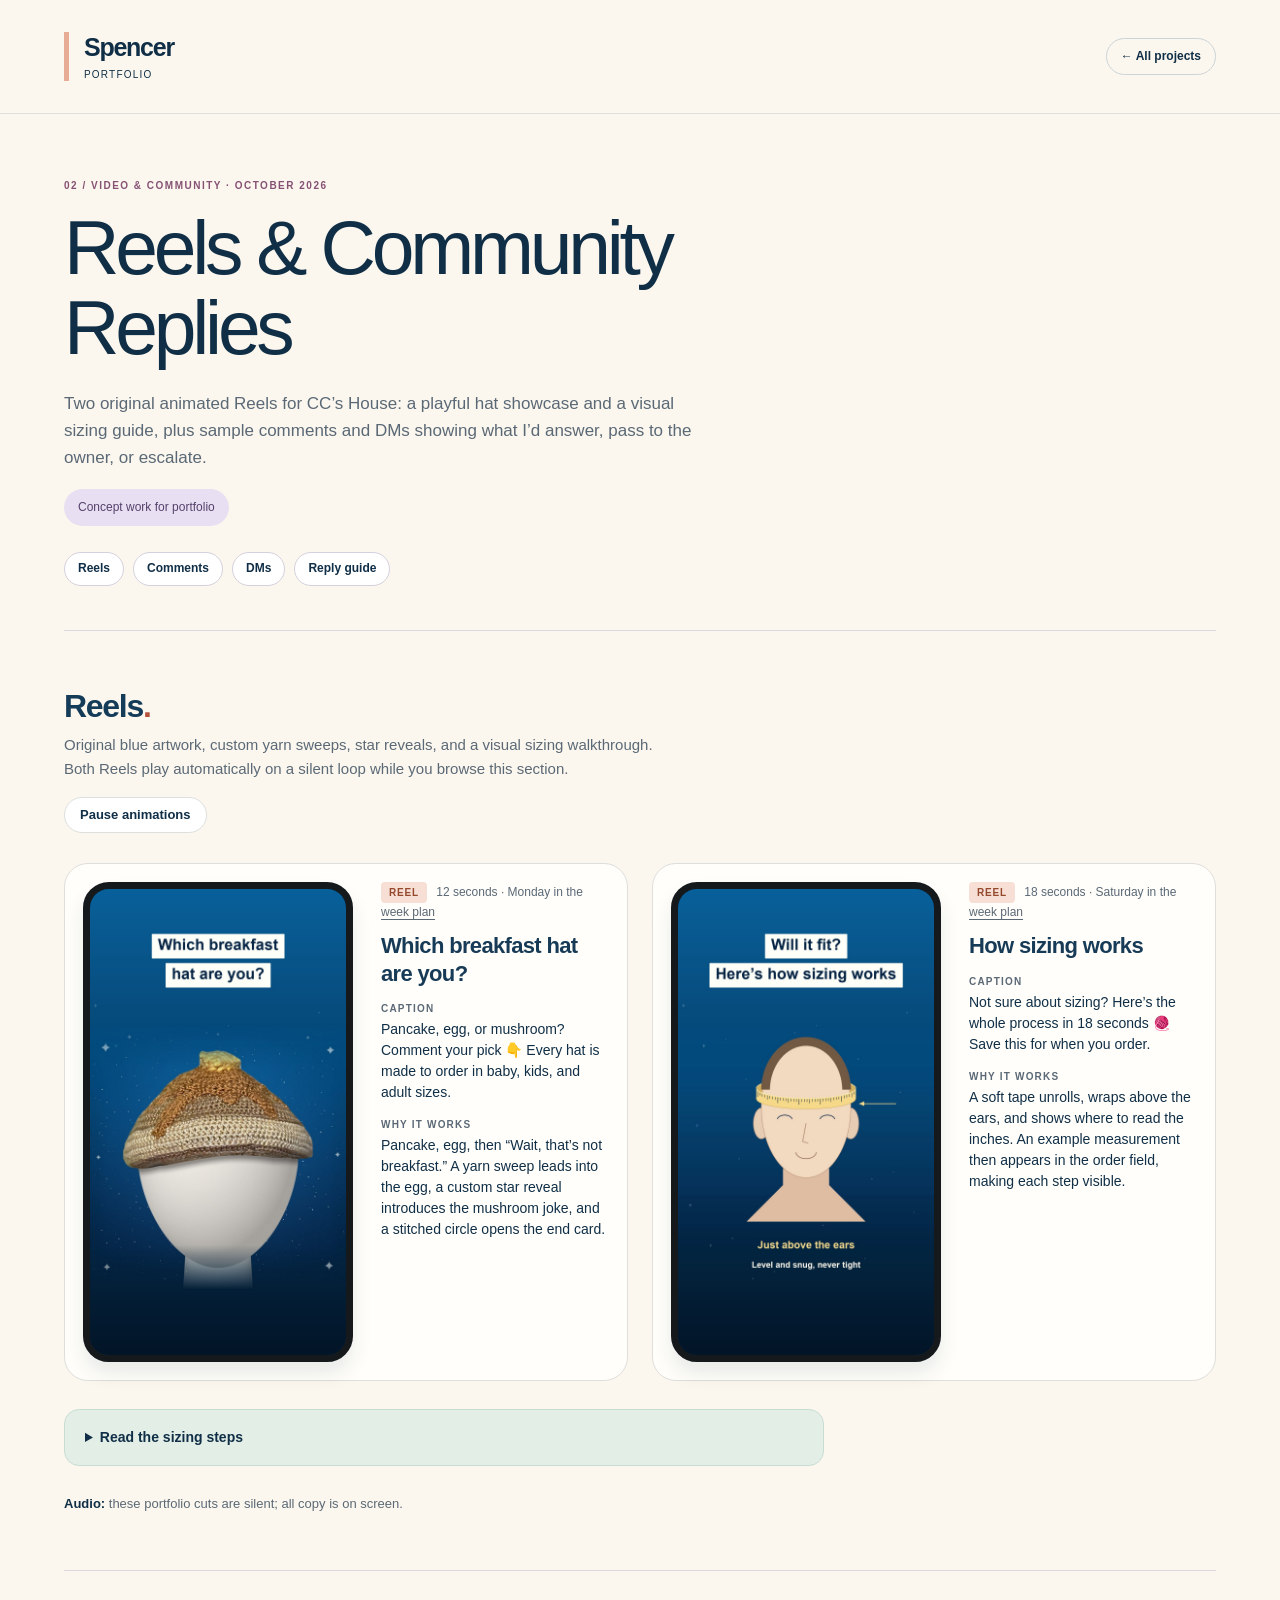
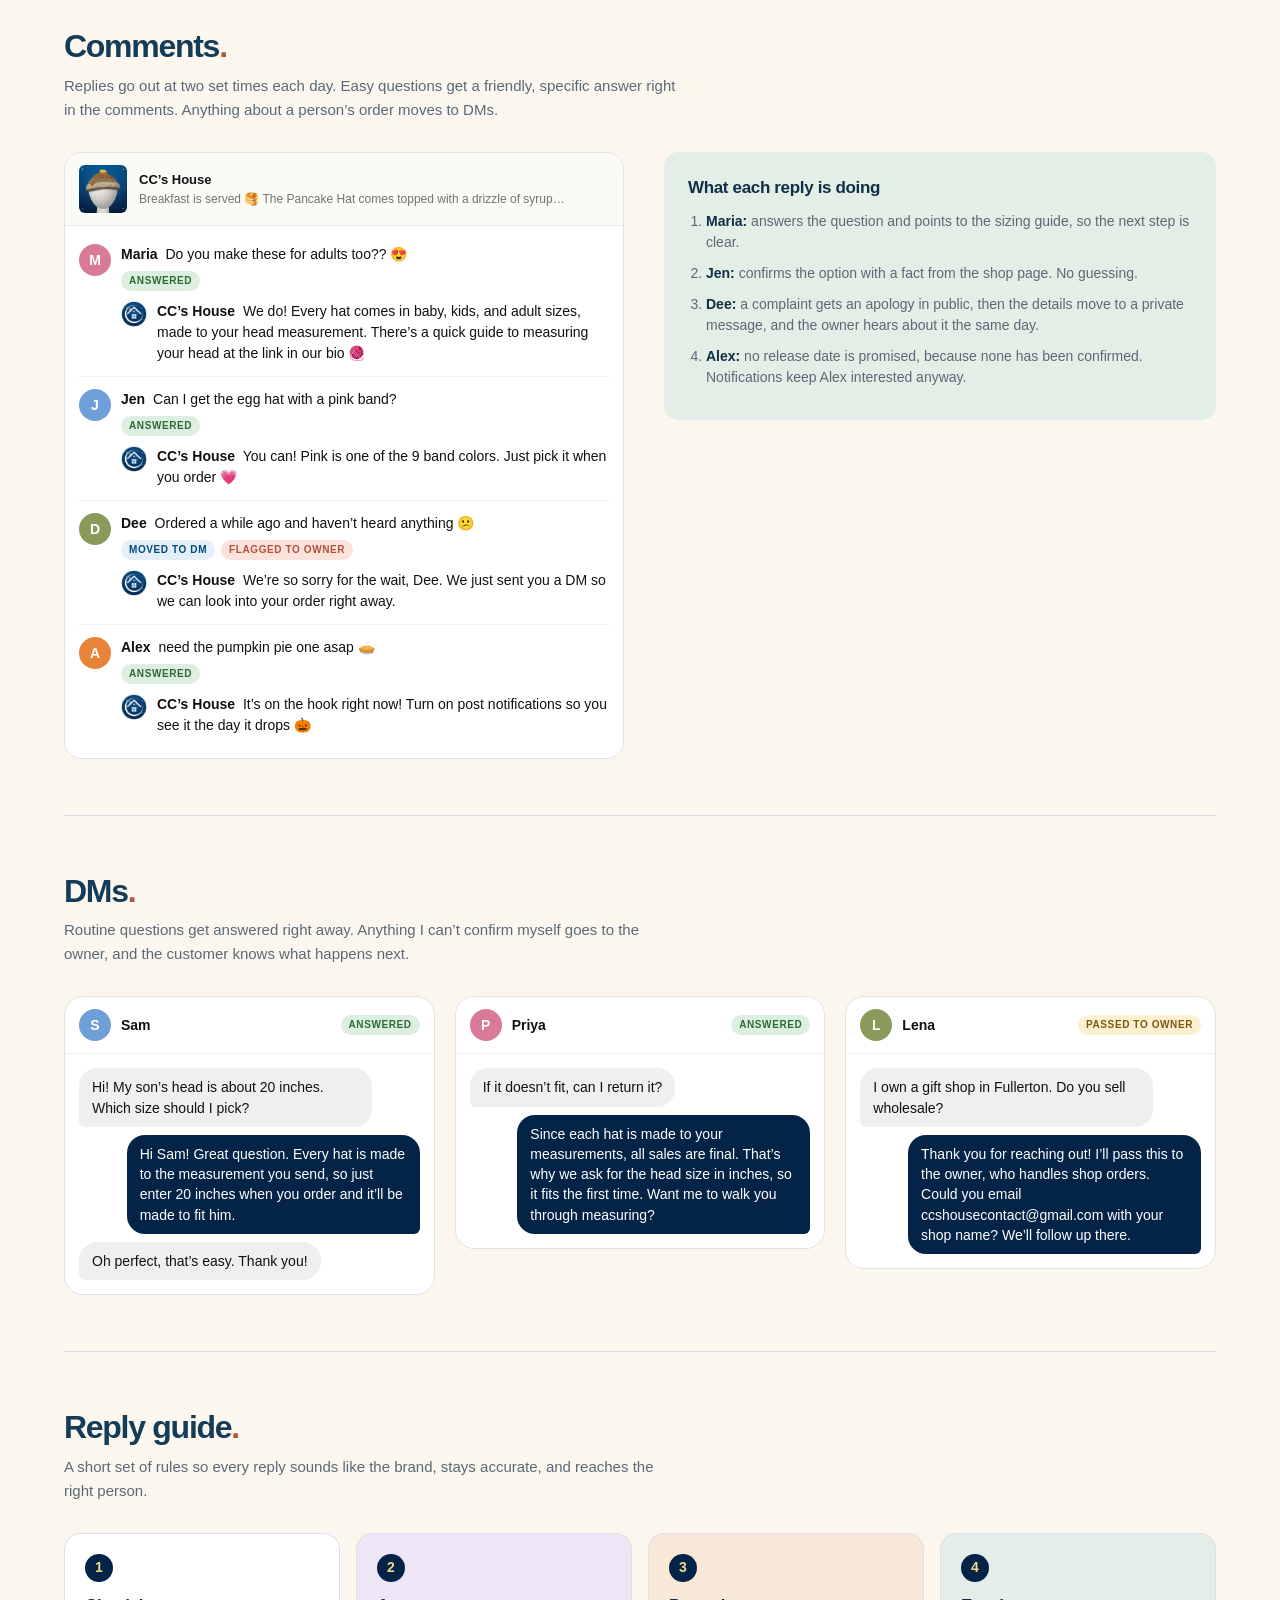
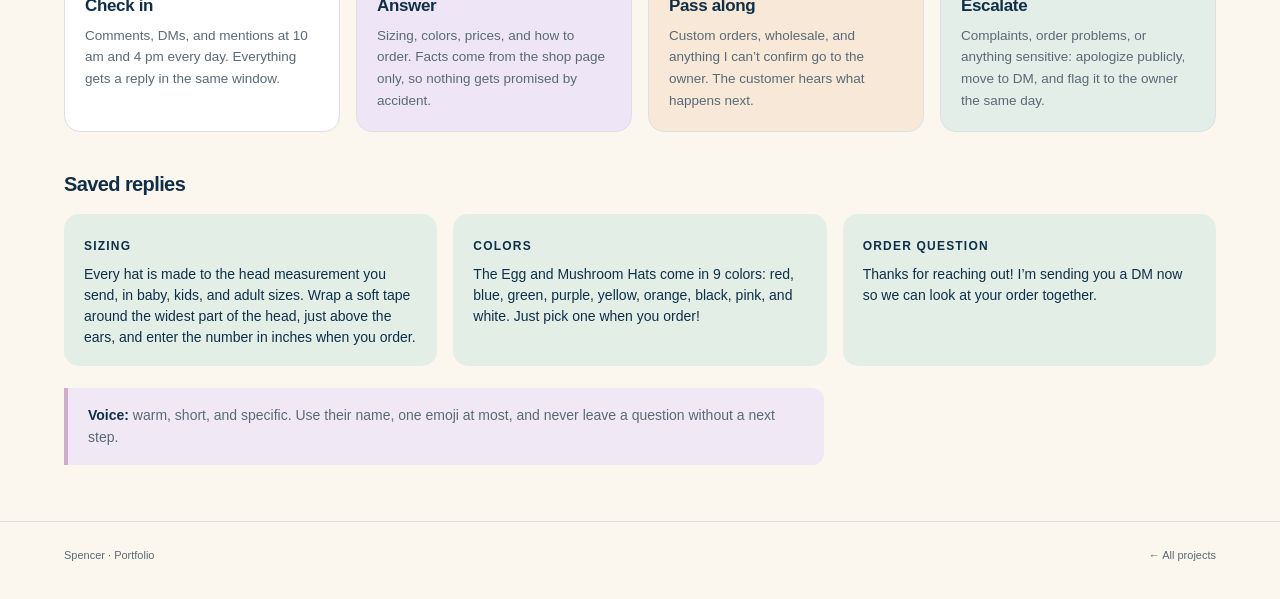
==== commit 6561d70d: "Fix pancake preview and simplify portfolio copy and navigation" ====
--- a/projects/ccs-community/index.html
+++ b/projects/ccs-community/index.html
@@ -19,7 +19,7 @@
   <section class="intro">
     <p class="eyebrow">02 / VIDEO &amp; COMMUNITY · OCTOBER 2026</p>
     <h1>Reels &amp; Community Replies</h1>
-    <p class="lede">Two custom-animated Reels for CC’s House: a playful hat showcase and a visual sizing guide, plus sample comments and DMs showing what I’d answer, pass to the owner, or escalate.</p>
+    <p class="lede">Two original animated Reels for CC’s House: a playful hat showcase and a visual sizing guide, plus sample comments and DMs showing what I’d answer, pass to the owner, or escalate.</p>
     <p class="concept-note">Concept work for portfolio</p>
     <nav class="jump" aria-label="On this page">
       <a href="#reels">Reels</a><a href="#comments">Comments</a><a href="#dms">DMs</a><a href="#guide">Reply guide</a>
@@ -57,7 +57,7 @@
         </figcaption>
       </figure>
     </div>
-    <details class="sizing-transcript"><summary>Read the sizing steps</summary><ol><li>Use a soft measuring tape, or a piece of string and a ruler.</li><li>Wrap it around the widest part of your head, just above your ears. Keep it level and snug, never tight.</li><li>Read the inches where the tape ends meet.</li><li>Enter your own head measurement when ordering. The 20-inch value in the Reel is an example.</li></ol></details>
+    <details class="sizing-transcript"><summary>Read the sizing steps</summary><ol><li>Use a soft measuring tape, or a piece of string and a ruler.</li><li>Wrap it around the widest part of your head, just above your ears. Keep it level and snug, never tight.</li><li>Read the inches where the tape ends meet.</li><li>Enter your own head measurement when ordering. The Reel uses 20 inches as an example.</li></ol></details>
     <p class="audio-note"><b>Audio:</b> these portfolio cuts are silent; all copy is on screen.</p>
   </section>
 
@@ -65,7 +65,7 @@
   <section id="comments" class="block">
     <div class="block-head">
       <h2>Comments</h2>
-      <p>Replies go out during two set check-ins a day. Easy questions get a friendly, specific answer right in the comments. Anything about a person’s order moves to DMs.</p>
+      <p>Replies go out at two set times each day. Easy questions get a friendly, specific answer right in the comments. Anything about a person’s order moves to DMs.</p>
     </div>
     <div class="thread-wrap">
       <div class="thread">
@@ -73,7 +73,7 @@
         <ul class="comments">
           <li>
             <div class="c"><span class="av" style="--av:#d97b97">M</span><div><p><b>Maria</b> Do you make these for adults too?? 😍</p><span class="status answered">Answered</span></div></div>
-            <div class="c reply"><img class="av" src="../ccs-house/assets/img/badge-64.png" alt="" width="64" height="64"><div><p><b>CC’s House</b> We do! Every hat comes in baby, kids, and adult sizes, made to your head measurement. There’s a quick how-to-measure guide at the link in our bio 🧶</p></div></div>
+            <div class="c reply"><img class="av" src="../ccs-house/assets/img/badge-64.png" alt="" width="64" height="64"><div><p><b>CC’s House</b> We do! Every hat comes in baby, kids, and adult sizes, made to your head measurement. There’s a quick guide to measuring your head at the link in our bio 🧶</p></div></div>
           </li>
           <li>
             <div class="c"><span class="av" style="--av:#6f9fd8">J</span><div><p><b>Jen</b> Can I get the egg hat with a pink band?</p><span class="status answered">Answered</span></div></div>
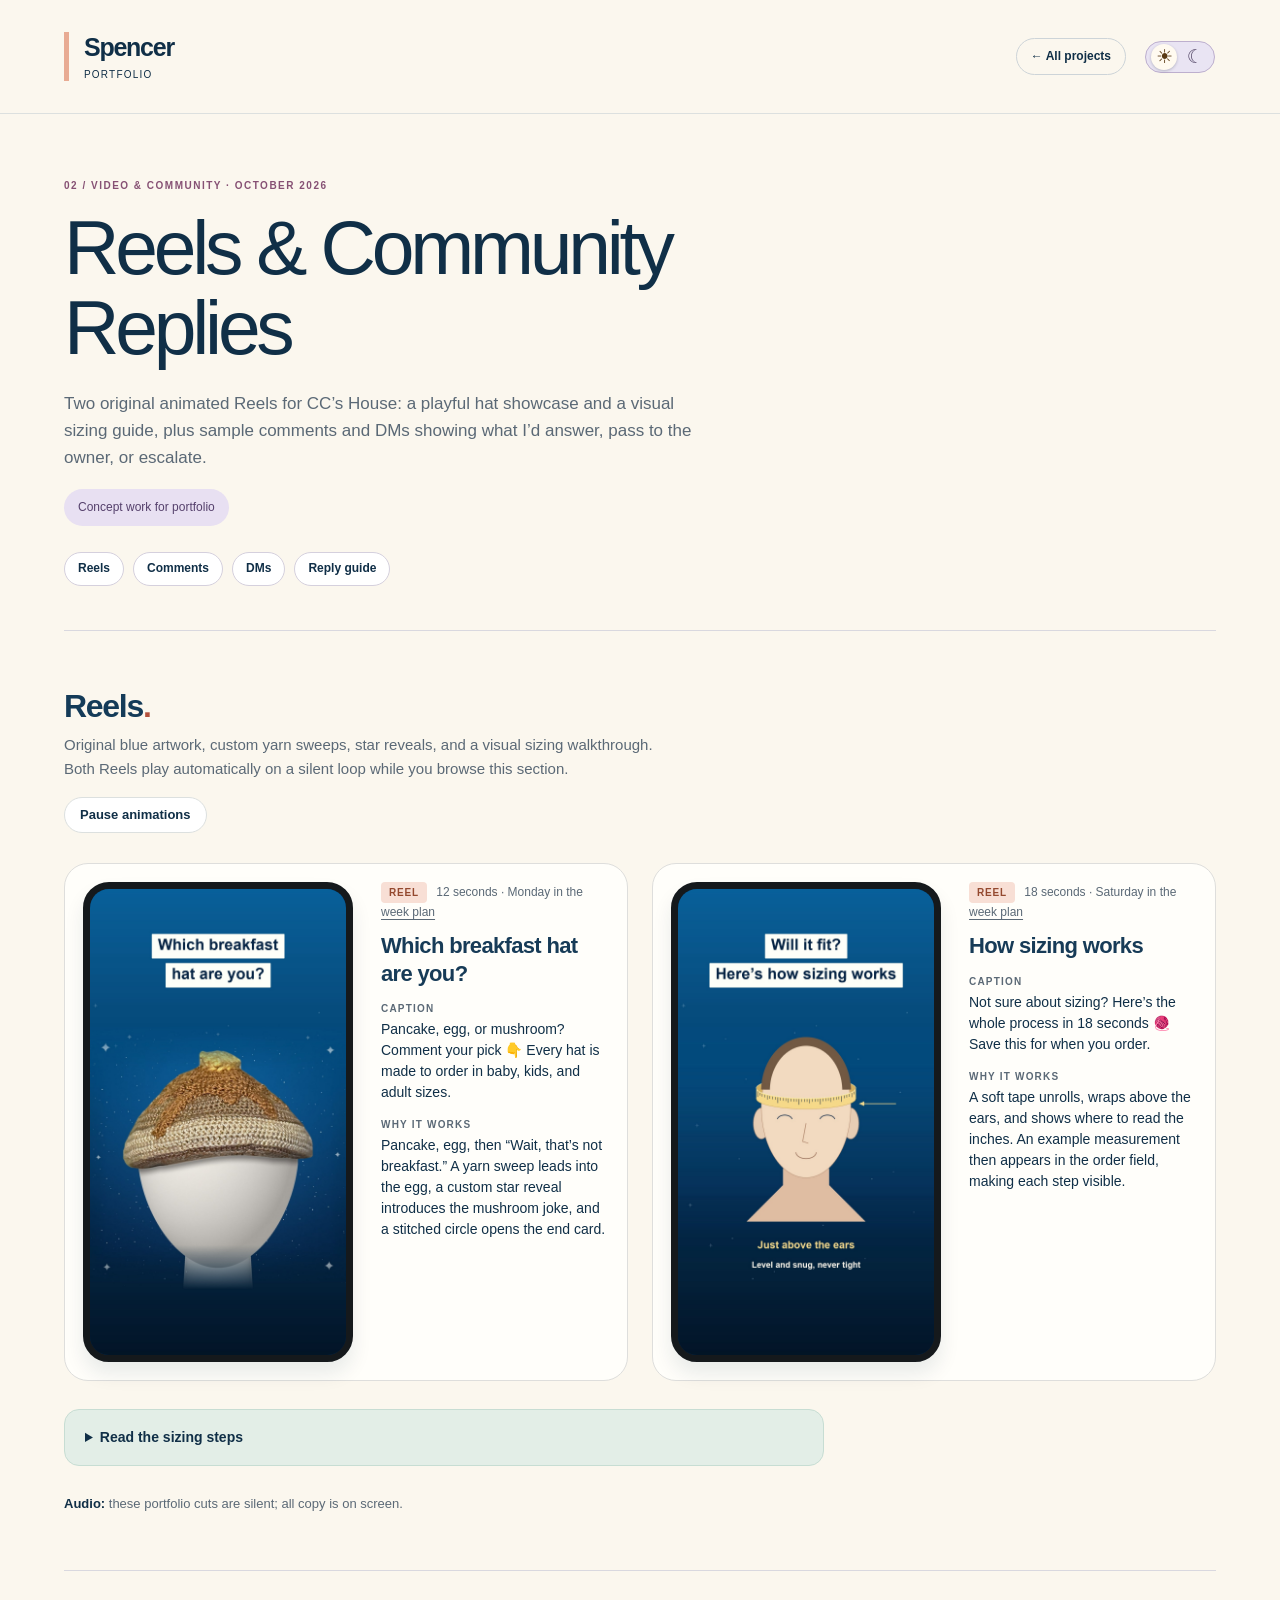
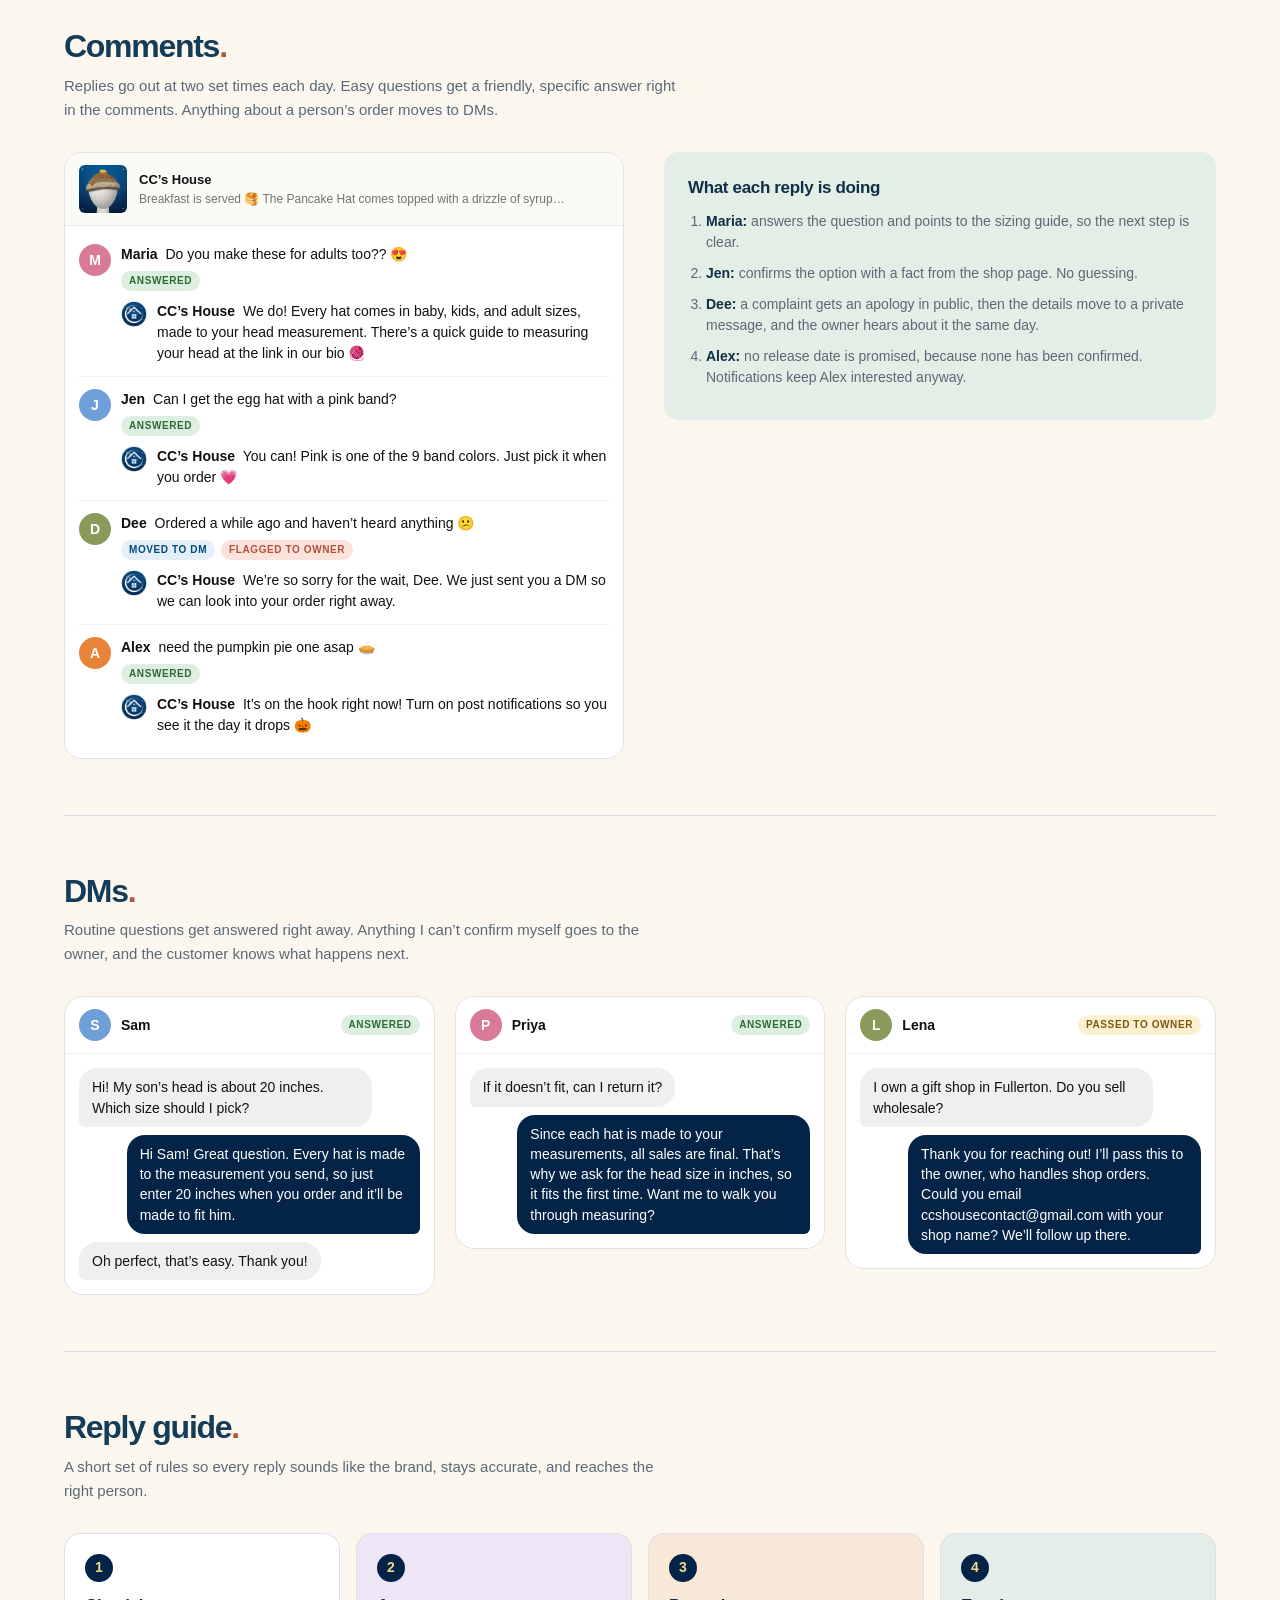
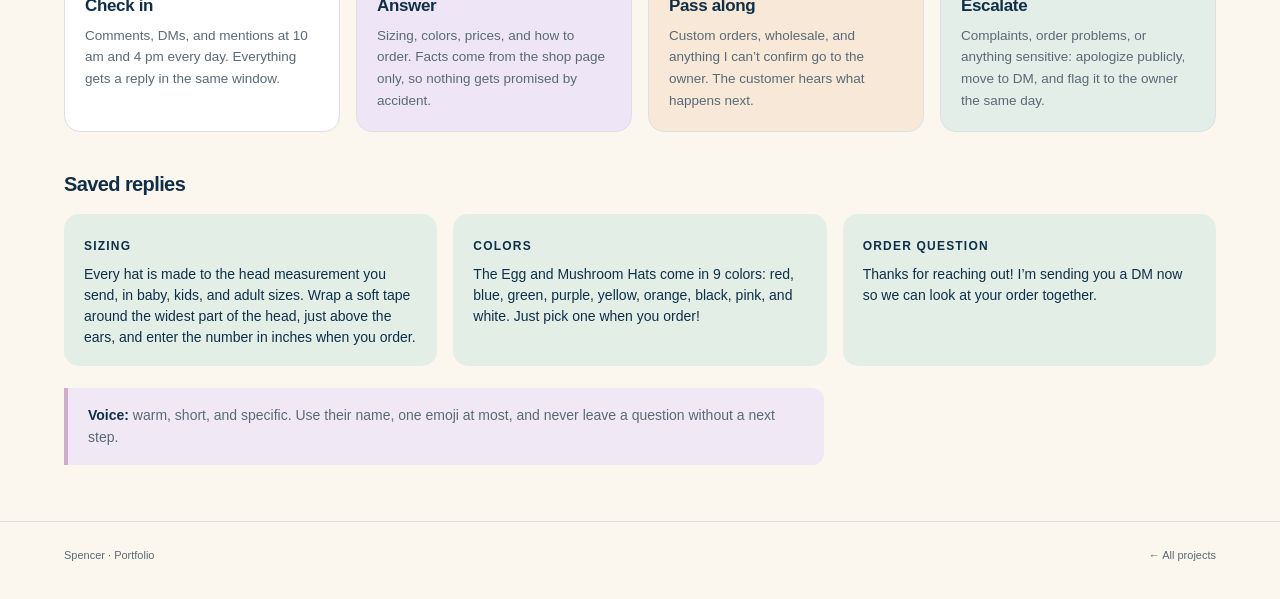
==== commit 93ca70a1: "Add sun and moon theme switch across the portfolio" ====
--- a/projects/ccs-community/index.html
+++ b/projects/ccs-community/index.html
@@ -1,5 +1,5 @@
 <!doctype html>
-<html lang="en">
+<html lang="en" data-portfolio-page="project">
 <head>
 <meta charset="utf-8"><meta name="viewport" content="width=device-width, initial-scale=1">
 <title>Reels & Community Replies | Spencer</title>
@@ -10,10 +10,12 @@
 <link rel="stylesheet" href="../ccs-social/styles.css">
 <link rel="stylesheet" href="styles.css?v=color-3">
 <link rel="stylesheet" href="../../portfolio-theme.css?v=color-3">
+<link rel="stylesheet" href="../../dark-mode.css?v=1">
+<script src="../../theme-switch.js?v=1"></script>
 </head>
 <body>
 <a class="skip" href="#main">Skip to content</a>
-<header class="top"><a class="brand" href="../../">Spencer<span>Portfolio</span></a><a class="back" href="../../">← All projects</a></header>
+<header class="top"><a class="brand" href="../../">Spencer<span>Portfolio</span></a><div class="theme-actions"><a class="back" href="../../">← All projects</a><button class="theme-switch" type="button" role="switch" aria-label="Dark mode" aria-checked="false" title="Toggle dark mode" data-theme-switch hidden><span class="theme-sun" aria-hidden="true">☀︎</span><span class="theme-moon" aria-hidden="true">☾</span></button></div></header>
 
 <main id="main">
   <section class="intro">
--- a/dark-mode.css
+++ b/dark-mode.css
@@ -0,0 +1,188 @@
+:root {
+  --theme-track: #e9e4f3;
+  --theme-border: #bdafce;
+  --theme-icon: #574a6a;
+  --theme-thumb: #fffaf0;
+  --theme-selected: #583812;
+  --theme-focus: #784c99;
+}
+
+:root[data-theme="dark"] {
+  color-scheme: dark;
+  --theme-track: #273750;
+  --theme-border: #62708a;
+  --theme-icon: #d6dced;
+  --theme-thumb: #d9c8f2;
+  --theme-selected: #292044;
+  --theme-focus: #e0c7ff;
+}
+
+.theme-actions {
+  display: flex;
+  align-items: center;
+  gap: clamp(8px, 2vw, 18px);
+  margin-inline-start: auto;
+}
+
+.theme-switch {
+  position: relative;
+  display: inline-grid;
+  grid-template-columns: 1fr 1fr;
+  place-items: center;
+  flex: 0 0 72px;
+  width: 72px;
+  height: 44px;
+  padding: 5px;
+  border: 0;
+  border-radius: 30px;
+  background: transparent;
+  color: var(--theme-icon);
+  cursor: pointer;
+}
+.theme-switch[hidden] { display: none; }
+.theme-switch::before {
+  content: "";
+  position: absolute;
+  inset: 6px 1px;
+  border: 1px solid var(--theme-border);
+  border-radius: 20px;
+  background: var(--theme-track);
+}
+.theme-switch::after {
+  content: "";
+  position: absolute;
+  top: 9px;
+  left: 7px;
+  width: 26px;
+  height: 26px;
+  border-radius: 50%;
+  background: var(--theme-thumb);
+  box-shadow: 0 1px 3px #0c17283d;
+  transition: transform 180ms ease;
+}
+.theme-switch[aria-checked="true"]::after { transform: translateX(32px); }
+.theme-switch span {
+  position: relative;
+  z-index: 1;
+  font: 19px/1 "Segoe UI Symbol", system-ui, sans-serif;
+}
+.theme-switch[aria-checked="false"] .theme-sun,
+.theme-switch[aria-checked="true"] .theme-moon { color: var(--theme-selected); }
+.theme-switch:focus-visible { outline: 3px solid var(--theme-focus); outline-offset: 2px; }
+.theme-switch:hover::before { border-color: currentColor; }
+
+.portfolio-demo-bar {
+  position: relative;
+  z-index: 10;
+  display: flex;
+  flex-wrap: wrap;
+  justify-content: space-between;
+  align-items: center;
+  gap: 6px 16px;
+  padding: 3px 5vw;
+  background: #25362f;
+  color: #fff;
+  font: 12px/1.5 Arial, sans-serif;
+}
+.portfolio-demo-bar > a { color: inherit; text-decoration: underline; text-underline-offset: 3px; }
+.portfolio-demo-bar .theme-actions { flex-wrap: wrap; justify-content: flex-end; }
+.portfolio-demo-bar .theme-switch { --theme-focus: #e0c7ff; }
+.theme-actions .back { white-space: nowrap; }
+
+@media (max-width: 390px) {
+  [data-portfolio-page="home"] .site-header,
+  [data-portfolio-page="project"] header.top { gap: 10px; flex-wrap: wrap; }
+}
+@media (prefers-reduced-motion: reduce) {
+  .theme-switch::after { transition: none; }
+}
+
+/* Portfolio and case studies use the same deep navy palette. */
+[data-theme="dark"]:is([data-portfolio-page="home"], [data-portfolio-page="project"]) {
+  --paper: #131c2b;
+  --ink: #f3eff9;
+  --muted: #b7c2d6;
+  --line: #3d4960;
+  --white: #1d293d;
+  --accent: #ffad94;
+}
+[data-theme="dark"][data-portfolio-page="home"] :is(.little-star, .title-dot, .hero h1 em, .section-heading h2 span, .brand-mark > span) { color: var(--accent); }
+[data-theme="dark"][data-portfolio-page="home"] :is(.brand-mark, .hero-sticker) { color: #181a38; }
+[data-theme="dark"][data-portfolio-page="home"] .primary { color: #18263b; background: #ddd0f3; }
+[data-theme="dark"][data-portfolio-page="home"] .primary:hover { background: #fff3d7; }
+[data-theme="dark"][data-portfolio-page="home"] .hero-post { background: #28354b; border-color: var(--line); }
+[data-theme="dark"][data-portfolio-page="home"] .art-outline { border-color: #655d82; }
+[data-theme="dark"][data-portfolio-page="home"] .disciplines { background: #29263d; border-color: #4d4267; }
+[data-theme="dark"][data-portfolio-page="home"] .disciplines li span { color: #d6b6f3; }
+[data-theme="dark"][data-portfolio-page="home"] .disciplines li:nth-child(2) span { color: #f6ab96; }
+[data-theme="dark"][data-portfolio-page="home"] .disciplines li:nth-child(3) span { color: #a8e3bf; }
+[data-theme="dark"][data-portfolio-page="home"] .disciplines li:nth-child(4) span { color: #f5d68d; }
+[data-theme="dark"][data-portfolio-page="home"] :is(.section-heading .eyebrow, .project-label) { color: var(--muted); }
+[data-theme="dark"][data-portfolio-page="home"] :is(.filter, .project, .tags li, .view-link) { border-color: var(--line); }
+[data-theme="dark"][data-portfolio-page="home"] :is(.filter:hover, .tags li) { background: #2a3650; }
+[data-theme="dark"][data-portfolio-page="home"] .filter.is-active { color: #201936; background: #d9c8f2; border-color: #d9c8f2; }
+[data-theme="dark"][data-portfolio-page="home"] .project { box-shadow: 0 6px 12px #090f1b55; }
+[data-theme="dark"][data-portfolio-page="home"] .view-link > span { color: #f9d2c7; background: #4e3341; }
+[data-theme="dark"][data-portfolio-page="home"] .view-link:hover > span { background: #624251; }
+[data-theme="dark"][data-portfolio-page="home"] :is(.social-preview, .community-preview, .pet-preview, .sp-story span) { color: #102f47; }
+[data-theme="dark"][data-portfolio-page="home"] .skip:focus { background: var(--white); }
+[data-theme="dark"][data-portfolio-page="home"] :is(a, button):focus-visible { outline-color: var(--theme-focus); }
+
+[data-theme="dark"][data-portfolio-page="project"] .intro .eyebrow,
+[data-theme="dark"][data-portfolio-page="project"] .block-head h2::after { color: var(--accent); }
+[data-theme="dark"][data-portfolio-page="project"] :is(.block-head h2, .reel-card h3) { color: var(--ink); }
+[data-theme="dark"][data-portfolio-page="project"] :is(.block, .top .back, .jump a, .reel-card, .thread, .dm, .dm header, .thread-post, .comments > li) { border-color: var(--line); }
+[data-theme="dark"][data-portfolio-page="project"] :is(.jump a, .reel-card, .reel-motion-toggle, .shots li, .totals li, .week li, .thread, .dm, .skip:focus) { background: var(--white); color: var(--ink); }
+[data-theme="dark"][data-portfolio-page="project"] :is(.top .back:hover, .jump a:hover, .reel-motion-toggle:hover, .thread-post, .bubbles .in) { background: #2b3b54; }
+[data-theme="dark"][data-portfolio-page="project"] .thread-post span { color: var(--muted); }
+[data-theme="dark"][data-portfolio-page="project"] .bubbles .out { background: #235377; }
+[data-theme="dark"][data-portfolio-page="project"] :is(.intro .concept-note, .voice, .rules article:nth-child(2)) { background: #342949; color: #e9dcf7; }
+[data-theme="dark"][data-portfolio-page="project"] :is(.why, .saved article, .sizing-transcript, .measure article, .rules article:nth-child(4)) { background: #21372f; border-color: #3e6152; }
+[data-theme="dark"][data-portfolio-page="project"] .rules article { background: var(--white); border-color: var(--line); }
+[data-theme="dark"][data-portfolio-page="project"] .rules article:nth-child(3) { background: #42332a; }
+[data-theme="dark"][data-portfolio-page="project"] :is(.type.reel-t, .status.escalated) { color: #ffd0c4; background: #51363b; }
+[data-theme="dark"][data-portfolio-page="project"] .ig-label { color: #56656c; }
+[data-theme="dark"][data-portfolio-page="project"] .ig-label .type.reel-t { color: #a14231; background: #fbe3dc; }
+
+/* The crochet demo already uses a night sky for its brand photography. */
+[data-theme="dark"][data-portfolio-page="crochet"] {
+  --cream: #101e31;
+  --ink: #fff4e4;
+  --ink-soft: #bacbe1;
+  --pumpkin-text: #ffb480;
+  --cloud-soft: #243a55;
+  --line: #405572;
+  --shadow: 0 18px 40px -18px #020813;
+}
+[data-theme="dark"][data-portfolio-page="crochet"] .section-alt { background: #182941; }
+[data-theme="dark"][data-portfolio-page="crochet"] :is(.card, .info-card, .buy-box) { background: #1e314a; }
+[data-theme="dark"][data-portfolio-page="crochet"] .card.soon { border-color: var(--line); }
+[data-theme="dark"][data-portfolio-page="crochet"] :is(.btn-gold, .skip:focus, .tag),
+[data-theme="dark"][data-portfolio-page="crochet"] .steps li::before { color: #10233b; }
+[data-theme="dark"][data-portfolio-page="crochet"] :is(.btn-ink, .features .icon) { color: #10233b; background: #bfd7ee; }
+[data-theme="dark"][data-portfolio-page="crochet"] .btn-ink:hover { background: #e1ecfb; }
+[data-theme="dark"][data-portfolio-page="crochet"] :focus-visible { outline-color: #f6d989; }
+
+/* Keep the pet demo's lime accent over evergreen surfaces. */
+[data-theme="dark"][data-portfolio-page="pets"] {
+  --cream: #101d18;
+  --white: #1c2d25;
+  --ink: #f1f6eb;
+  --muted: #bbccbe;
+  --line: #40594a;
+  --green: #235c43;
+  --deep: #0a1711;
+  --pet-surface: #23382c;
+  --pet-raised: #304a3b;
+}
+[data-theme="dark"][data-portfolio-page="pets"] :is(.header, #mobile-nav, .care-strip, .groom-menu, dialog, .booking-option, .field input, .field select, .time-button, .quantity-controls button, .photo-caption, .photo-label, .product-tag) { background: var(--white); }
+[data-theme="dark"][data-portfolio-page="pets"] :is(.hero-copy, .neighborhood-section, .strip-number, .review-list) { background: var(--pet-surface); }
+[data-theme="dark"][data-portfolio-page="pets"] :is(.hero-copy > p, .store-button small) { color: var(--muted); }
+[data-theme="dark"][data-portfolio-page="pets"] :is(.icon-button:hover, .service-row:hover, .booking-option.selected) { background: var(--pet-raised); }
+[data-theme="dark"][data-portfolio-page="pets"] :is(.filter-tabs button.active, .time-button.selected) { background: var(--lime); color: #172c20; border-color: var(--lime); }
+[data-theme="dark"][data-portfolio-page="pets"] .time-button:disabled { background: #26342d; color: #a5b3a8; }
+[data-theme="dark"][data-portfolio-page="pets"] :is(.cart-button span, .photo-caption a, .confirmation-mark, .skip-link:focus, .map-label) { color: #203f31; }
+[data-theme="dark"][data-portfolio-page="pets"] .caption-icon { color: var(--lime); }
+[data-theme="dark"][data-portfolio-page="pets"] :is(#search, .info-body a) { color: var(--lime); }
+[data-theme="dark"][data-portfolio-page="pets"] :is(.field input, .field select, .review-list > div, .faq-list details) { border-color: var(--line); }
+[data-theme="dark"][data-portfolio-page="pets"] .form-error { color: #ffb5a7; }
